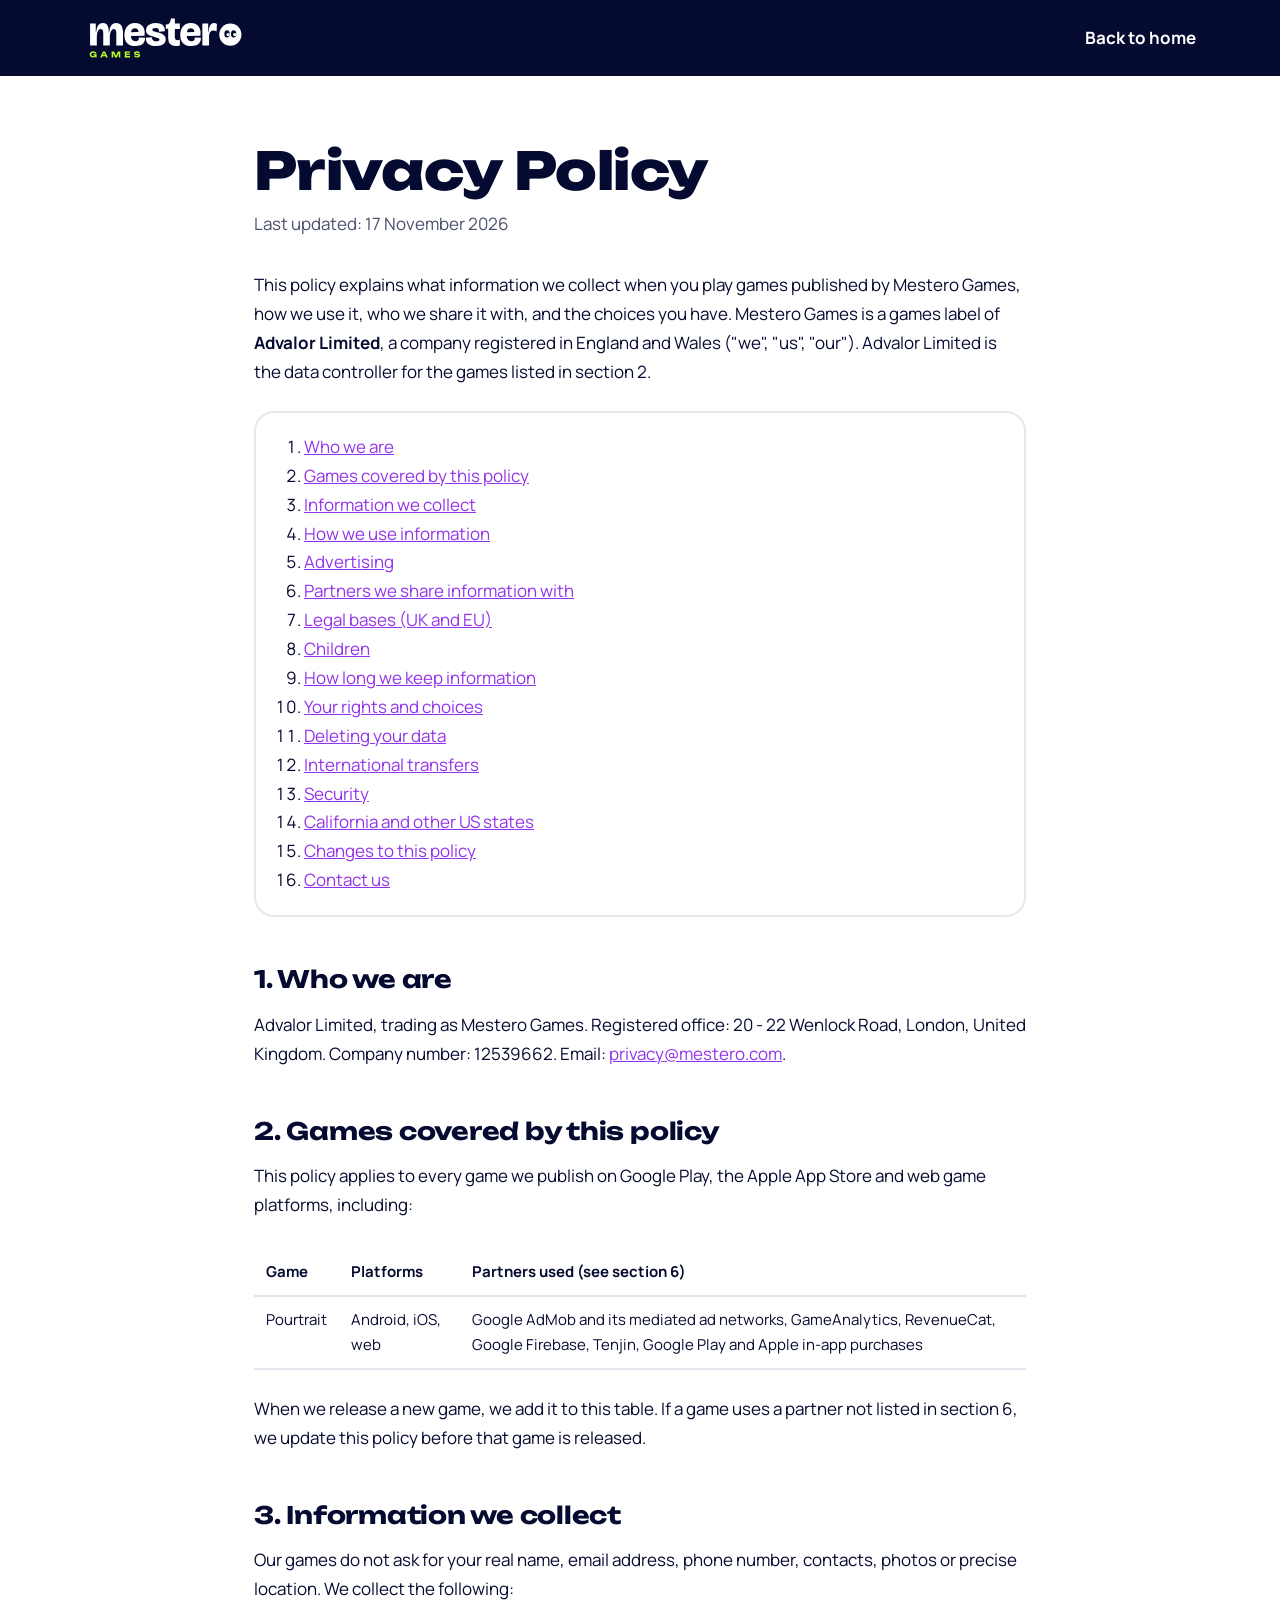
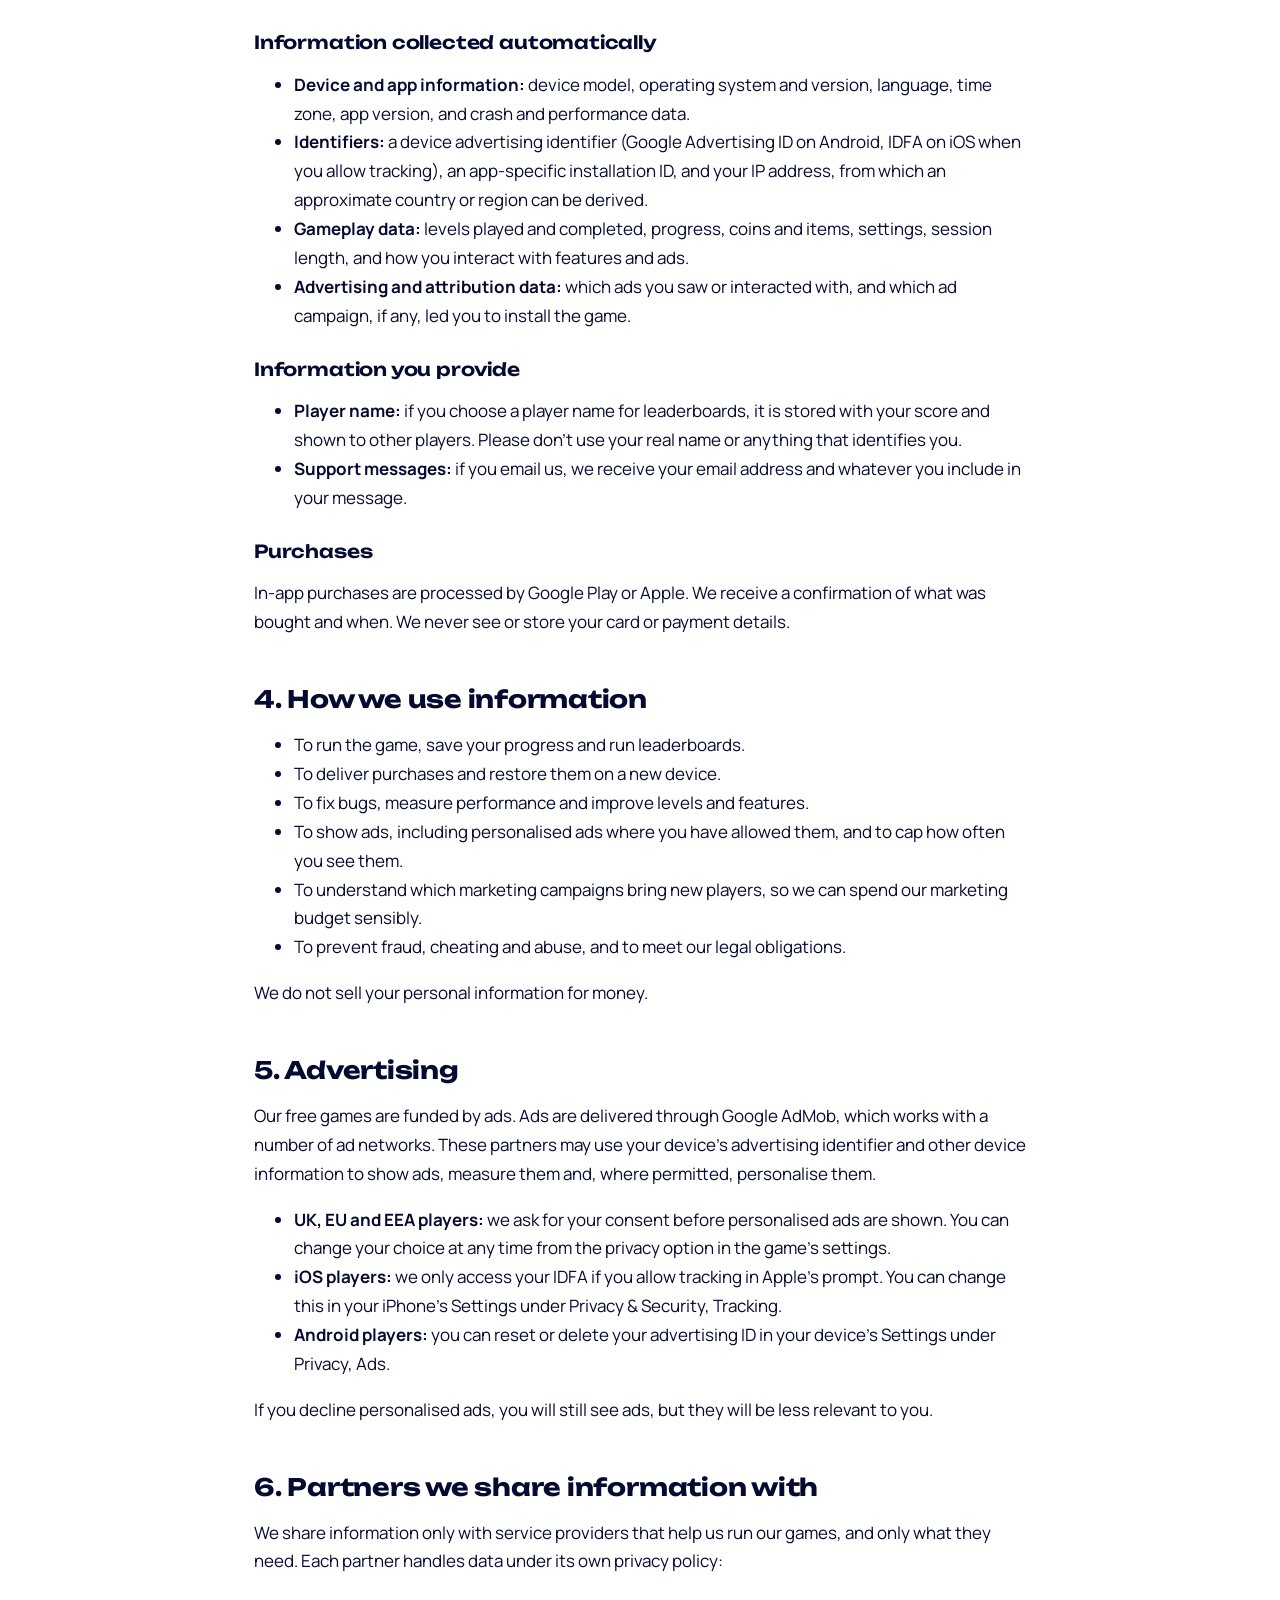
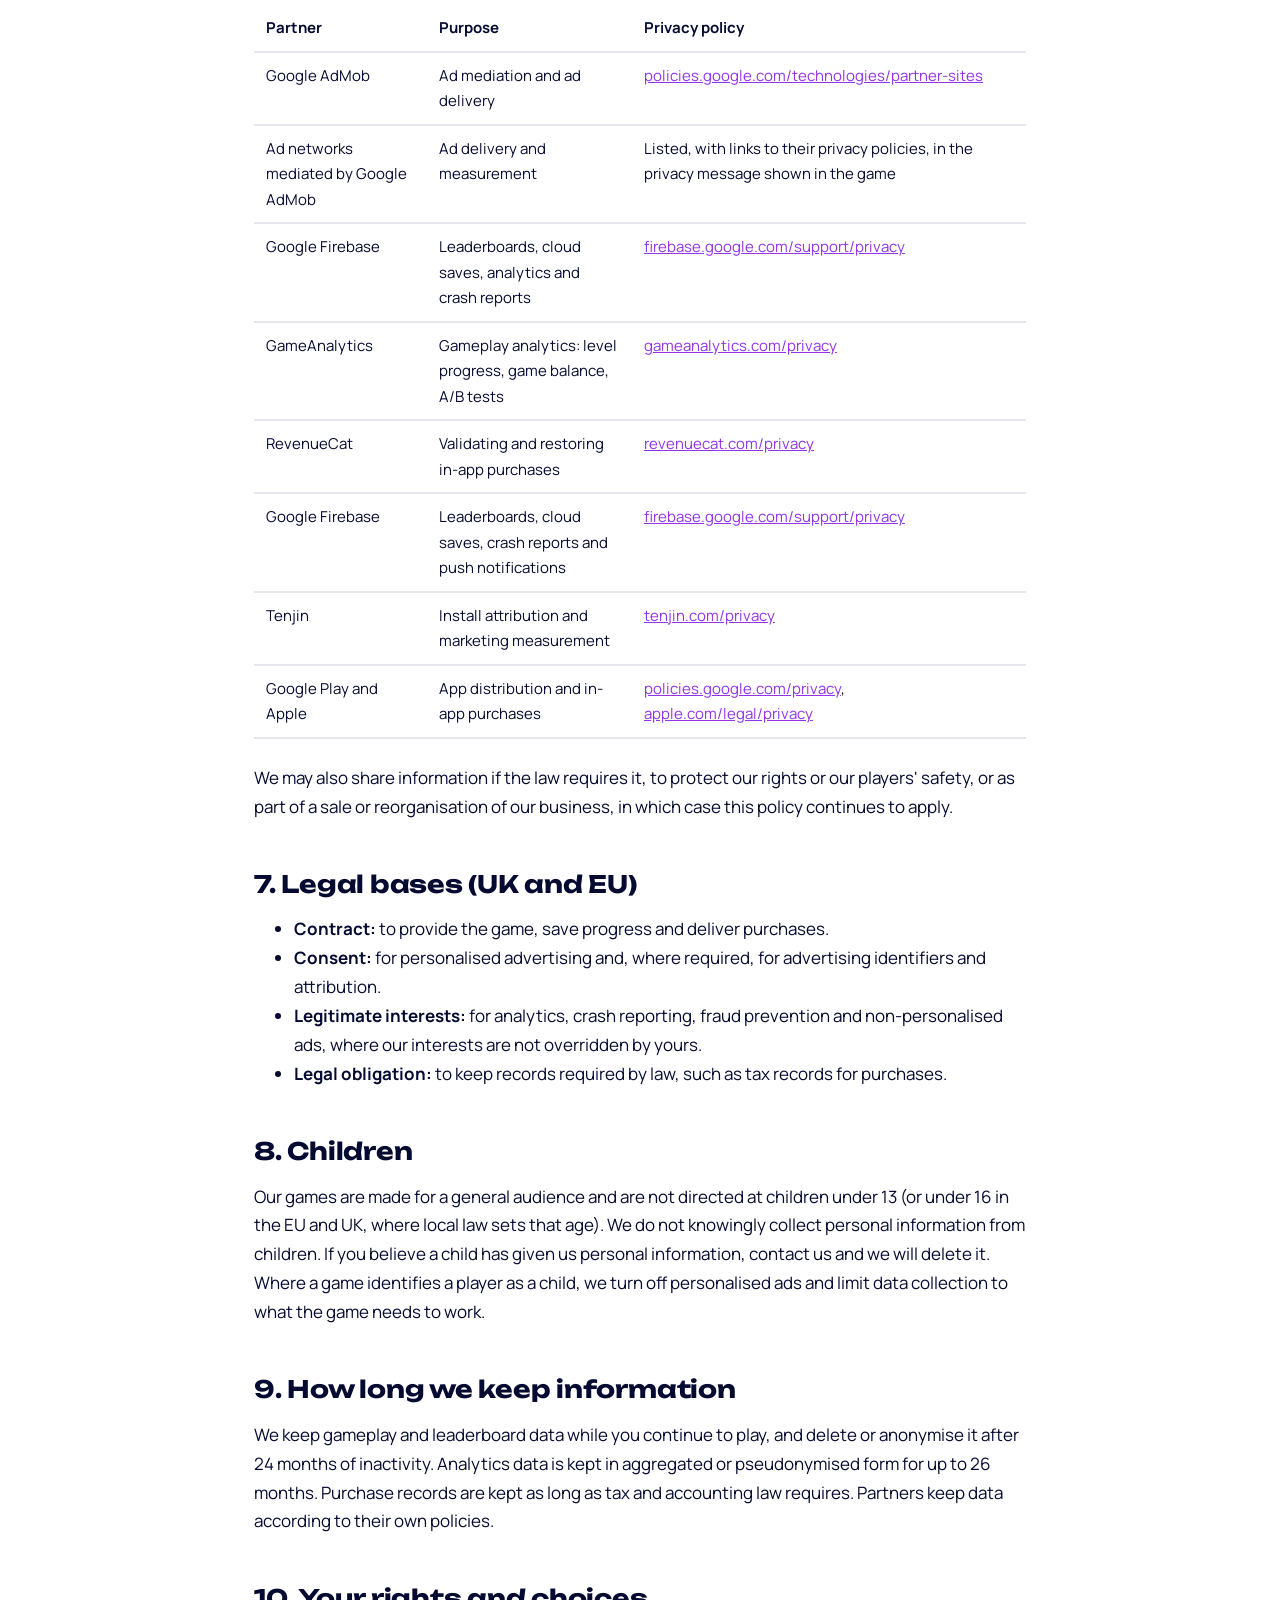
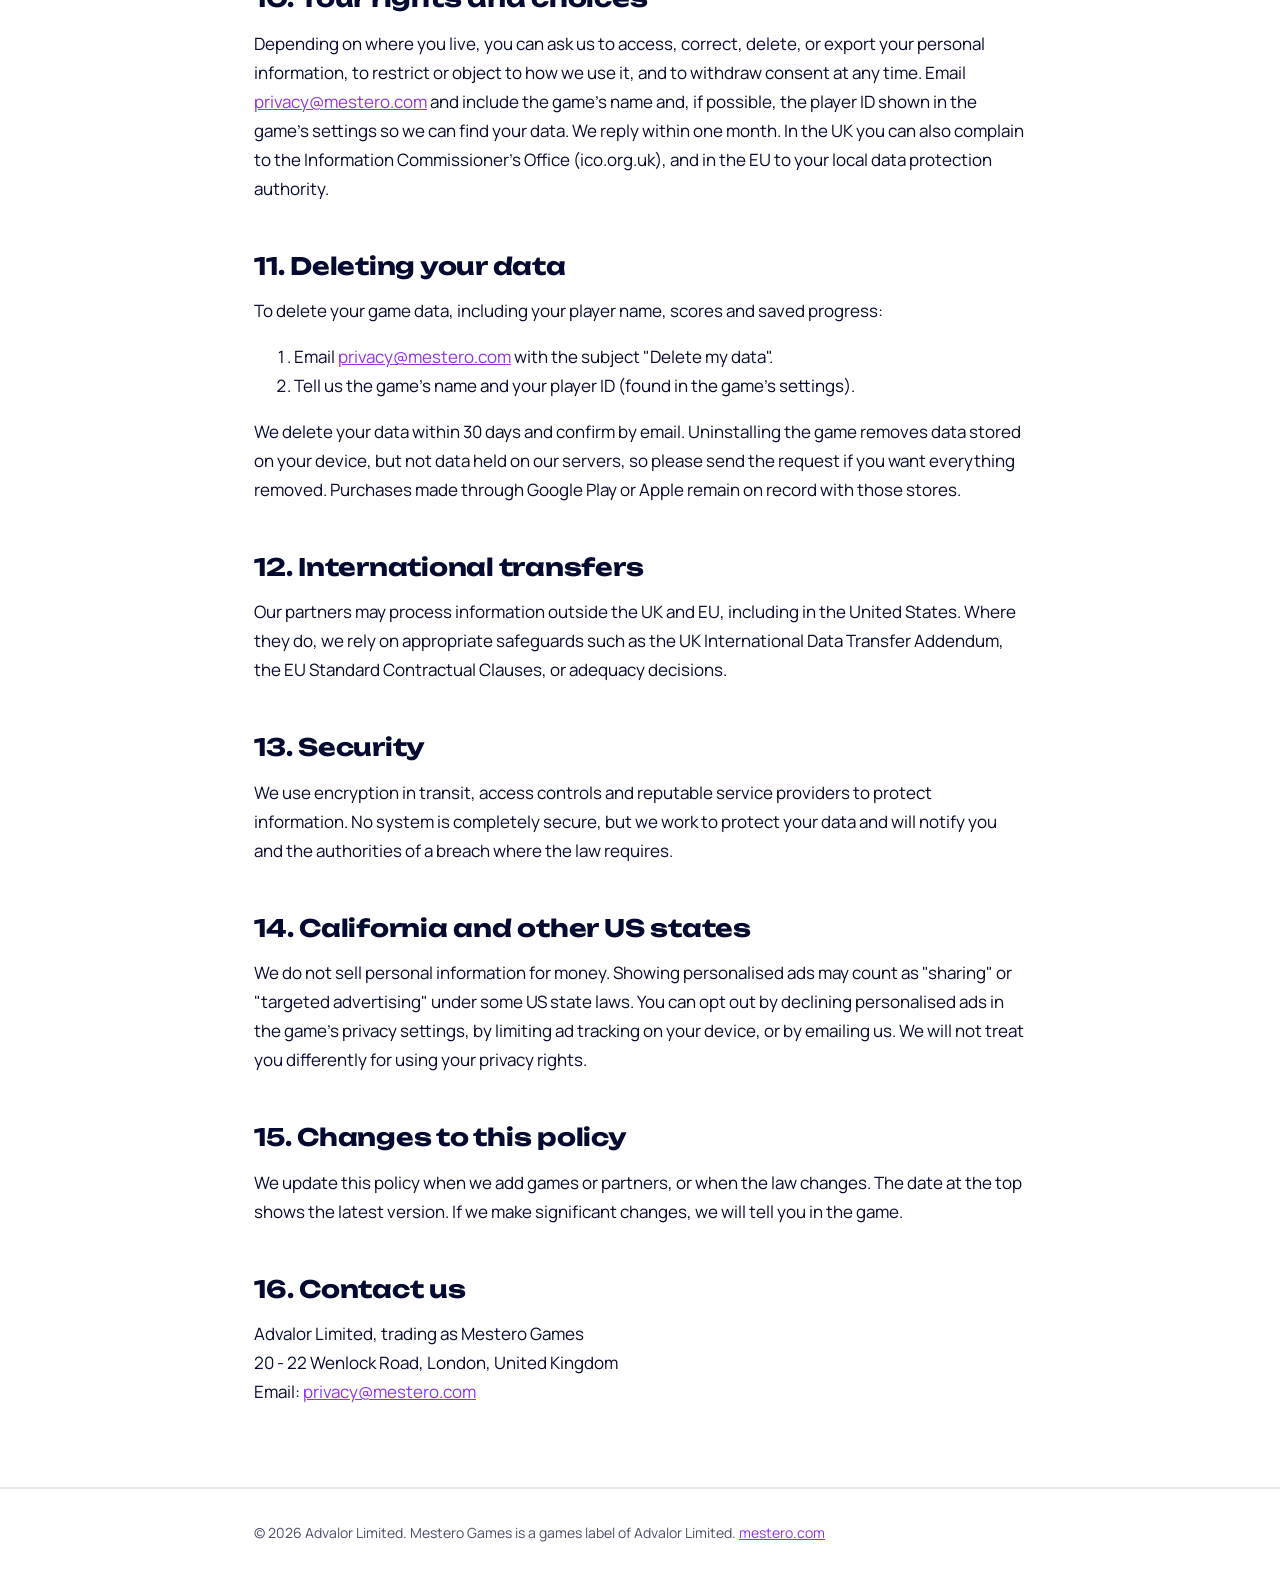
==== privacy/index.html @ a0cdd807 "Add files via upload" ====
<!doctype html>
<html lang="en">
<head>
<meta charset="utf-8">
<meta name="viewport" content="width=device-width, initial-scale=1">
<title>Privacy Policy | Mestero Games</title>
<meta name="description" content="How Mestero Games and Advalor Limited collect, use and protect information in our mobile games.">
<link rel="canonical" href="https://mestero.com/privacy">
<link rel="icon" href="../assets/favicon.svg" type="image/svg+xml">
<link rel="icon" href="../assets/favicon-32.png" sizes="32x32" type="image/png">
<style>
@font-face{font-family:Unbounded;src:url(../assets/fonts/unbounded.woff2) format("woff2");font-weight:200 900;font-display:swap}
@font-face{font-family:Manrope;src:url(../assets/fonts/manrope.woff2) format("woff2");font-weight:200 800;font-display:swap}
:root{--midnight:#050A30;--plum:#9333EA;--lime:#B8FF2C;--line:#E6E7EE;--muted:#4A4F6A}
*{box-sizing:border-box}
body{margin:0;background:#FFFFFF;color:var(--midnight);font-family:Manrope,system-ui,sans-serif;font-size:17px;line-height:1.7}
a{color:var(--plum)}
.wrap{max-width:820px;margin:0 auto;padding:0 24px}
header.site-header{position:sticky;top:0;z-index:50;background:var(--midnight)}
.nav{max-width:1160px;margin:0 auto;padding:0 24px;display:flex;align-items:center;justify-content:space-between;min-height:76px;gap:16px;flex-wrap:wrap}
.nav img{height:48px;width:auto;display:block}
.nav a.home{font-weight:700;color:#FFFFFF;text-decoration:none}
.nav a.home:hover{color:var(--lime)}
html{scroll-padding-top:96px}
h1,h2,h3{font-family:Unbounded,sans-serif;letter-spacing:-.01em;line-height:1.2}
h1{font-weight:800;font-size:clamp(34px,5vw,52px);margin:64px 0 8px}
h2{font-weight:700;font-size:24px;margin:48px 0 12px}
h3{font-weight:600;font-size:18px;margin:28px 0 8px}
.meta{color:var(--muted);margin:0 0 32px}
.toc{border:2px solid var(--line);border-radius:20px;padding:20px 28px;margin:24px 0 8px}
.toc ol{margin:0;padding-left:20px}
table{width:100%;border-collapse:collapse;margin:12px 0 8px;font-size:15px}
th,td{text-align:left;vertical-align:top;padding:10px 12px;border-bottom:2px solid var(--line)}
th{font-weight:700}
.table-box{overflow-x:auto}
.note{background:#F4FFE0;border-radius:16px;padding:16px 20px;margin:16px 0}
footer{border-top:2px solid var(--line);margin-top:80px;padding:32px 0 48px;color:var(--muted);font-size:14px}
</style>
</head>
<body>
<header class="site-header">
<div class="nav">
<a href="../" aria-label="Mestero Games home"><img src="../assets/mestero-wordmark-peek-games-reversed.svg" alt="Mestero Games" width="150" height="42"></a>
<a class="home" href="../">Back to home</a>
</div>
</header>

<main class="wrap">
<h1>Privacy Policy</h1>
<p class="meta">Last updated: 17 November 2026</p>

<p>This policy explains what information we collect when you play games published by Mestero Games, how we use it, who we share it with, and the choices you have. Mestero Games is a games label of <b>Advalor Limited</b>, a company registered in England and Wales ("we", "us", "our"). Advalor Limited is the data controller for the games listed in section 2.</p>

<div class="toc">
<ol>
<li><a href="#who">Who we are</a></li>
<li><a href="#games">Games covered by this policy</a></li>
<li><a href="#collect">Information we collect</a></li>
<li><a href="#use">How we use information</a></li>
<li><a href="#ads">Advertising</a></li>
<li><a href="#partners">Partners we share information with</a></li>
<li><a href="#legal">Legal bases (UK and EU)</a></li>
<li><a href="#children">Children</a></li>
<li><a href="#retention">How long we keep information</a></li>
<li><a href="#rights">Your rights and choices</a></li>
<li><a href="#delete">Deleting your data</a></li>
<li><a href="#transfers">International transfers</a></li>
<li><a href="#security">Security</a></li>
<li><a href="#us">California and other US states</a></li>
<li><a href="#changes">Changes to this policy</a></li>
<li><a href="#contact">Contact us</a></li>
</ol>
</div>

<h2 id="who">1. Who we are</h2>
<p>Advalor Limited, trading as Mestero Games. Registered office: 20 - 22 Wenlock Road, London, United Kingdom. Company number: 12539662. Email: <a href="mailto:privacy@mestero.com">privacy@mestero.com</a>.</p>

<h2 id="games">2. Games covered by this policy</h2>
<p>This policy applies to every game we publish on Google Play, the Apple App Store and web game platforms, including:</p>
<div class="table-box">
<table>
<thead><tr><th>Game</th><th>Platforms</th><th>Partners used (see section 6)</th></tr></thead>
<tbody>
<tr><td>Pourtrait</td><td>Android, iOS, web</td><td>Google AdMob and its mediated ad networks, GameAnalytics, RevenueCat, Google Firebase, Tenjin, Google Play and Apple in-app purchases</td></tr></tbody>
</table>
</div>
<p>When we release a new game, we add it to this table. If a game uses a partner not listed in section 6, we update this policy before that game is released.</p>

<h2 id="collect">3. Information we collect</h2>
<p>Our games do not ask for your real name, email address, phone number, contacts, photos or precise location. We collect the following:</p>
<h3>Information collected automatically</h3>
<ul>
<li><b>Device and app information:</b> device model, operating system and version, language, time zone, app version, and crash and performance data.</li>
<li><b>Identifiers:</b> a device advertising identifier (Google Advertising ID on Android, IDFA on iOS when you allow tracking), an app-specific installation ID, and your IP address, from which an approximate country or region can be derived.</li>
<li><b>Gameplay data:</b> levels played and completed, progress, coins and items, settings, session length, and how you interact with features and ads.</li>
<li><b>Advertising and attribution data:</b> which ads you saw or interacted with, and which ad campaign, if any, led you to install the game.</li>
</ul>
<h3>Information you provide</h3>
<ul>
<li><b>Player name:</b> if you choose a player name for leaderboards, it is stored with your score and shown to other players. Please don't use your real name or anything that identifies you.</li>
<li><b>Support messages:</b> if you email us, we receive your email address and whatever you include in your message.</li>
</ul>
<h3>Purchases</h3>
<p>In-app purchases are processed by Google Play or Apple. We receive a confirmation of what was bought and when. We never see or store your card or payment details.</p>

<h2 id="use">4. How we use information</h2>
<ul>
<li>To run the game, save your progress and run leaderboards.</li>
<li>To deliver purchases and restore them on a new device.</li>
<li>To fix bugs, measure performance and improve levels and features.</li>
<li>To show ads, including personalised ads where you have allowed them, and to cap how often you see them.</li>
<li>To understand which marketing campaigns bring new players, so we can spend our marketing budget sensibly.</li>
<li>To prevent fraud, cheating and abuse, and to meet our legal obligations.</li>
</ul>
<p>We do not sell your personal information for money.</p>

<h2 id="ads">5. Advertising</h2>
<p>Our free games are funded by ads. Ads are delivered through Google AdMob, which works with a number of ad networks. These partners may use your device's advertising identifier and other device information to show ads, measure them and, where permitted, personalise them.</p>
<ul>
<li><b>UK, EU and EEA players:</b> we ask for your consent before personalised ads are shown. You can change your choice at any time from the privacy option in the game's settings.</li>
<li><b>iOS players:</b> we only access your IDFA if you allow tracking in Apple's prompt. You can change this in your iPhone's Settings under Privacy &amp; Security, Tracking.</li>
<li><b>Android players:</b> you can reset or delete your advertising ID in your device's Settings under Privacy, Ads.</li>
</ul>
<p>If you decline personalised ads, you will still see ads, but they will be less relevant to you.</p>

<h2 id="partners">6. Partners we share information with</h2>
<p>We share information only with service providers that help us run our games, and only what they need. Each partner handles data under its own privacy policy:</p>
<div class="table-box">
<table>
<thead><tr><th>Partner</th><th>Purpose</th><th>Privacy policy</th></tr></thead>
<tbody>
<tr><td>Google AdMob</td><td>Ad mediation and ad delivery</td><td><a href="https://policies.google.com/technologies/partner-sites" rel="noopener">policies.google.com/technologies/partner-sites</a></td></tr>
<tr><td>Ad networks mediated by Google AdMob</td><td>Ad delivery and measurement</td><td>Listed, with links to their privacy policies, in the privacy message shown in the game</td></tr>
<tr><td>Google Firebase</td><td>Leaderboards, cloud saves, analytics and crash reports</td><td><a href="https://firebase.google.com/support/privacy" rel="noopener">firebase.google.com/support/privacy</a></td>
<tr><td>GameAnalytics</td><td>Gameplay analytics: level progress, game balance, A/B tests</td><td><a href="https://gameanalytics.com/privacy/" rel="noopener">gameanalytics.com/privacy</a></td></tr>
<tr><td>RevenueCat</td><td>Validating and restoring in-app purchases</td><td><a href="https://www.revenuecat.com/privacy/" rel="noopener">revenuecat.com/privacy</a></td></tr>
<tr><td>Google Firebase</td><td>Leaderboards, cloud saves, crash reports and push notifications</td><td><a href="https://firebase.google.com/support/privacy" rel="noopener">firebase.google.com/support/privacy</a></td></tr>
<tr><td>Tenjin</td><td>Install attribution and marketing measurement</td><td><a href="https://www.tenjin.com/privacy/" rel="noopener">tenjin.com/privacy</a></td></tr>
<tr><td>Google Play and Apple</td><td>App distribution and in-app purchases</td><td><a href="https://policies.google.com/privacy" rel="noopener">policies.google.com/privacy</a>, <a href="https://www.apple.com/legal/privacy/" rel="noopener">apple.com/legal/privacy</a></td></tr>
</tbody>
</table>
</div>
<p>We may also share information if the law requires it, to protect our rights or our players' safety, or as part of a sale or reorganisation of our business, in which case this policy continues to apply.</p>

<h2 id="legal">7. Legal bases (UK and EU)</h2>
<ul>
<li><b>Contract:</b> to provide the game, save progress and deliver purchases.</li>
<li><b>Consent:</b> for personalised advertising and, where required, for advertising identifiers and attribution.</li>
<li><b>Legitimate interests:</b> for analytics, crash reporting, fraud prevention and non-personalised ads, where our interests are not overridden by yours.</li>
<li><b>Legal obligation:</b> to keep records required by law, such as tax records for purchases.</li>
</ul>

<h2 id="children">8. Children</h2>
<p>Our games are made for a general audience and are not directed at children under 13 (or under 16 in the EU and UK, where local law sets that age). We do not knowingly collect personal information from children. If you believe a child has given us personal information, contact us and we will delete it. Where a game identifies a player as a child, we turn off personalised ads and limit data collection to what the game needs to work.</p>

<h2 id="retention">9. How long we keep information</h2>
<p>We keep gameplay and leaderboard data while you continue to play, and delete or anonymise it after 24 months of inactivity. Analytics data is kept in aggregated or pseudonymised form for up to 26 months. Purchase records are kept as long as tax and accounting law requires. Partners keep data according to their own policies.</p>

<h2 id="rights">10. Your rights and choices</h2>
<p>Depending on where you live, you can ask us to access, correct, delete, or export your personal information, to restrict or object to how we use it, and to withdraw consent at any time. Email <a href="mailto:privacy@mestero.com">privacy@mestero.com</a> and include the game's name and, if possible, the player ID shown in the game's settings so we can find your data. We reply within one month. In the UK you can also complain to the Information Commissioner's Office (ico.org.uk), and in the EU to your local data protection authority.</p>

<h2 id="delete">11. Deleting your data</h2>
<p>To delete your game data, including your player name, scores and saved progress:</p>
<ol>
<li>Email <a href="mailto:privacy@mestero.com?subject=Delete%20my%20data">privacy@mestero.com</a> with the subject "Delete my data".</li>
<li>Tell us the game's name and your player ID (found in the game's settings).</li>
</ol>
<p>We delete your data within 30 days and confirm by email. Uninstalling the game removes data stored on your device, but not data held on our servers, so please send the request if you want everything removed. Purchases made through Google Play or Apple remain on record with those stores.</p>

<h2 id="transfers">12. International transfers</h2>
<p>Our partners may process information outside the UK and EU, including in the United States. Where they do, we rely on appropriate safeguards such as the UK International Data Transfer Addendum, the EU Standard Contractual Clauses, or adequacy decisions.</p>

<h2 id="security">13. Security</h2>
<p>We use encryption in transit, access controls and reputable service providers to protect information. No system is completely secure, but we work to protect your data and will notify you and the authorities of a breach where the law requires.</p>

<h2 id="us">14. California and other US states</h2>
<p>We do not sell personal information for money. Showing personalised ads may count as "sharing" or "targeted advertising" under some US state laws. You can opt out by declining personalised ads in the game's privacy settings, by limiting ad tracking on your device, or by emailing us. We will not treat you differently for using your privacy rights.</p>

<h2 id="changes">15. Changes to this policy</h2>
<p>We update this policy when we add games or partners, or when the law changes. The date at the top shows the latest version. If we make significant changes, we will tell you in the game.</p>

<h2 id="contact">16. Contact us</h2>
<p>Advalor Limited, trading as Mestero Games<br>20 - 22 Wenlock Road, London, United Kingdom<br>Email: <a href="mailto:privacy@mestero.com">privacy@mestero.com</a></p>
</main>

<footer>
<div class="wrap">© 2026 Advalor Limited. Mestero Games is a games label of Advalor Limited. <a href="../">mestero.com</a></div>
</footer>
</body>
</html>
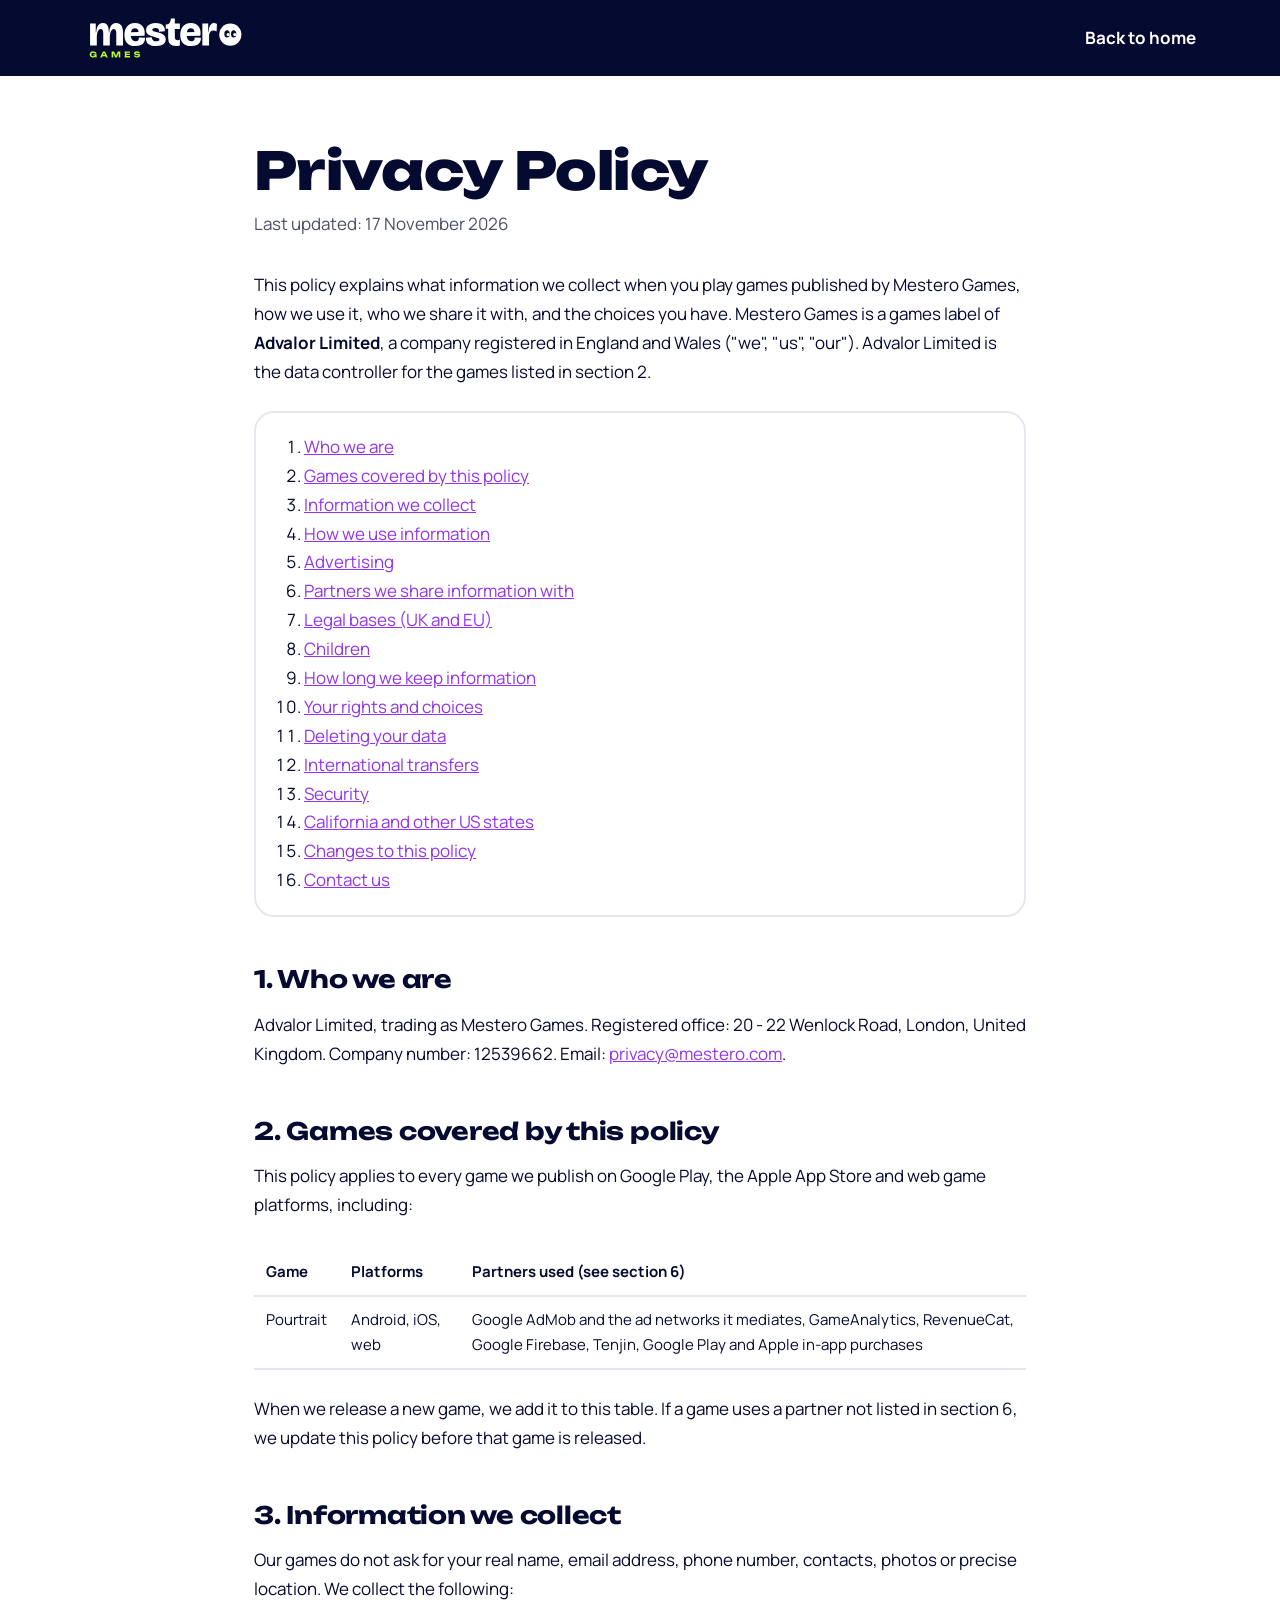
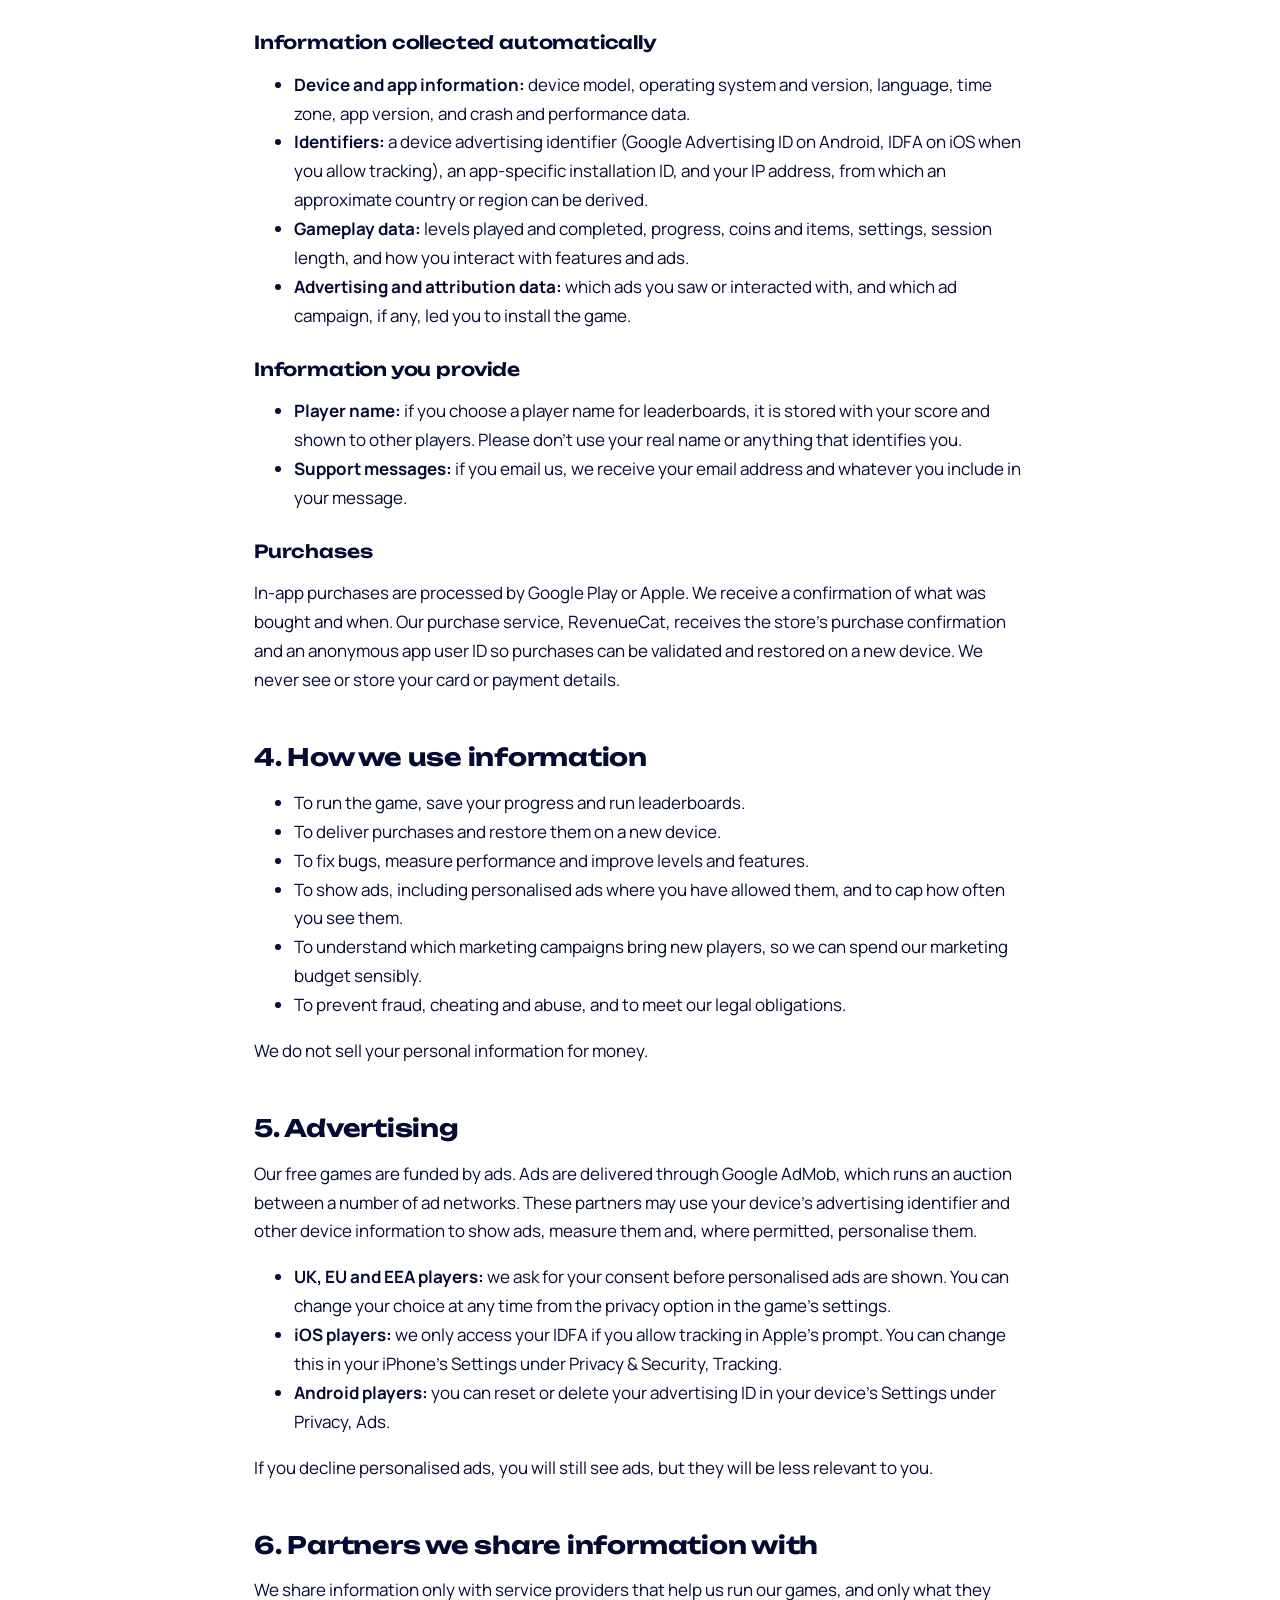
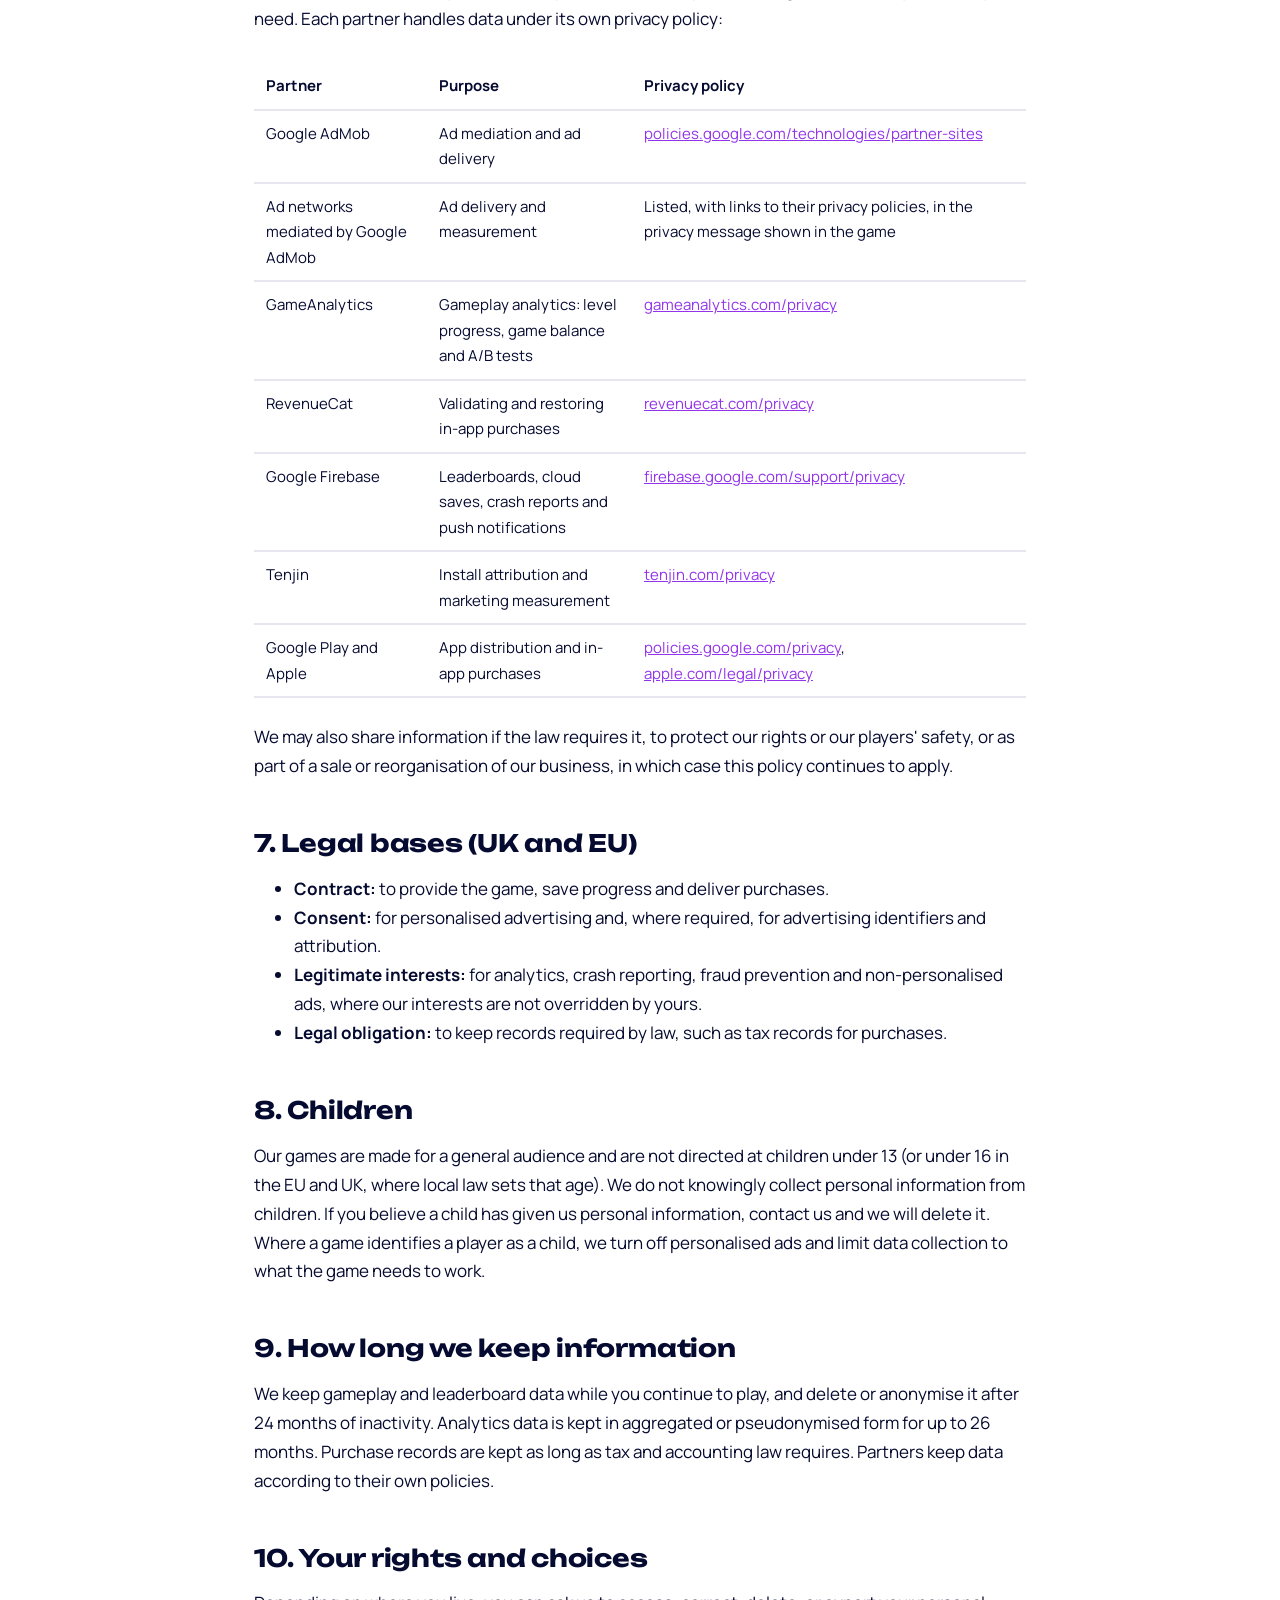
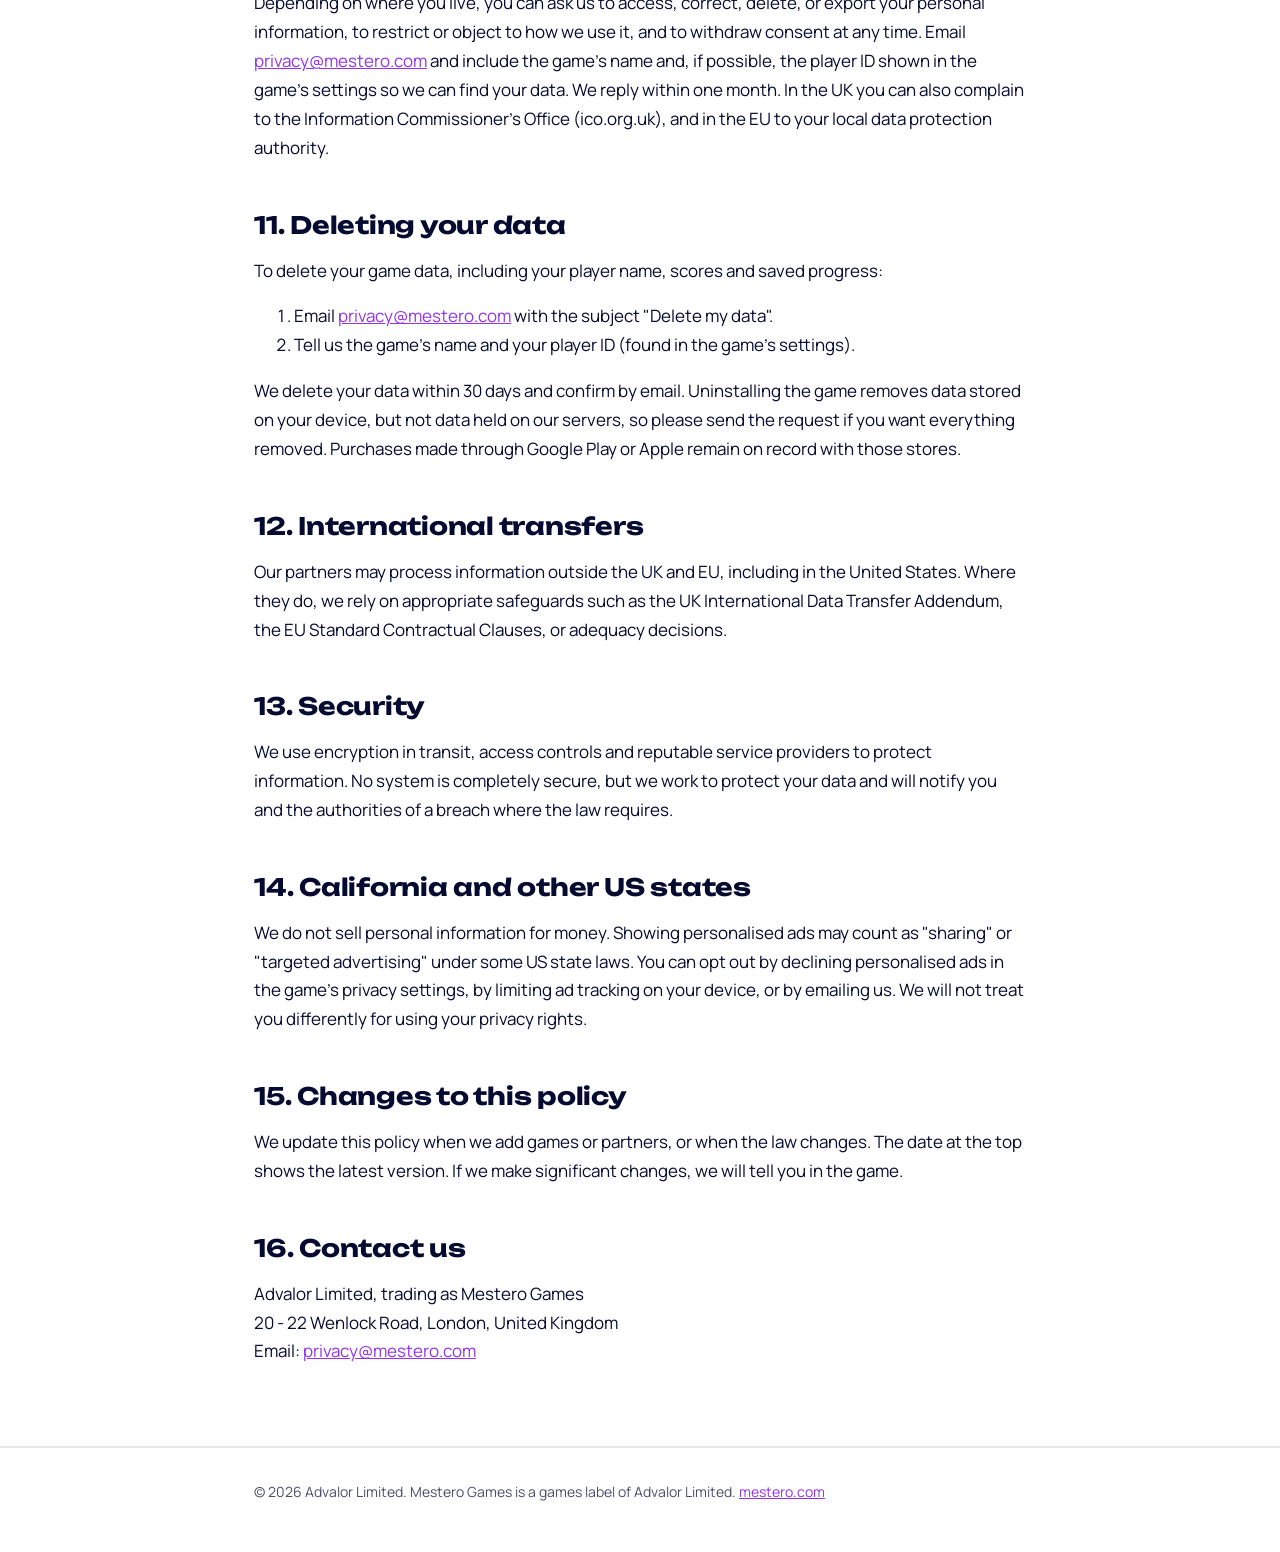
==== commit 781db1cf: "Privacy page: single Firebase row, restore RevenueCat purchases sentence Co-Authored-By: Claude Opus" ====
--- a/privacy/index.html
+++ b/privacy/index.html
@@ -81,7 +81,8 @@
 <table>
 <thead><tr><th>Game</th><th>Platforms</th><th>Partners used (see section 6)</th></tr></thead>
 <tbody>
-<tr><td>Pourtrait</td><td>Android, iOS, web</td><td>Google AdMob and its mediated ad networks, GameAnalytics, RevenueCat, Google Firebase, Tenjin, Google Play and Apple in-app purchases</td></tr></tbody>
+<tr><td>Pourtrait</td><td>Android, iOS, web</td><td>Google AdMob and the ad networks it mediates, GameAnalytics, RevenueCat, Google Firebase, Tenjin, Google Play and Apple in-app purchases</td></tr>
+</tbody>
 </table>
 </div>
 <p>When we release a new game, we add it to this table. If a game uses a partner not listed in section 6, we update this policy before that game is released.</p>
@@ -101,7 +102,7 @@
 <li><b>Support messages:</b> if you email us, we receive your email address and whatever you include in your message.</li>
 </ul>
 <h3>Purchases</h3>
-<p>In-app purchases are processed by Google Play or Apple. We receive a confirmation of what was bought and when. We never see or store your card or payment details.</p>
+<p>In-app purchases are processed by Google Play or Apple. We receive a confirmation of what was bought and when. Our purchase service, RevenueCat, receives the store's purchase confirmation and an anonymous app user ID so purchases can be validated and restored on a new device. We never see or store your card or payment details.</p>
 
 <h2 id="use">4. How we use information</h2>
 <ul>
@@ -115,7 +116,7 @@
 <p>We do not sell your personal information for money.</p>
 
 <h2 id="ads">5. Advertising</h2>
-<p>Our free games are funded by ads. Ads are delivered through Google AdMob, which works with a number of ad networks. These partners may use your device's advertising identifier and other device information to show ads, measure them and, where permitted, personalise them.</p>
+<p>Our free games are funded by ads. Ads are delivered through Google AdMob, which runs an auction between a number of ad networks. These partners may use your device's advertising identifier and other device information to show ads, measure them and, where permitted, personalise them.</p>
 <ul>
 <li><b>UK, EU and EEA players:</b> we ask for your consent before personalised ads are shown. You can change your choice at any time from the privacy option in the game's settings.</li>
 <li><b>iOS players:</b> we only access your IDFA if you allow tracking in Apple's prompt. You can change this in your iPhone's Settings under Privacy &amp; Security, Tracking.</li>
@@ -131,8 +132,7 @@
 <tbody>
 <tr><td>Google AdMob</td><td>Ad mediation and ad delivery</td><td><a href="https://policies.google.com/technologies/partner-sites" rel="noopener">policies.google.com/technologies/partner-sites</a></td></tr>
 <tr><td>Ad networks mediated by Google AdMob</td><td>Ad delivery and measurement</td><td>Listed, with links to their privacy policies, in the privacy message shown in the game</td></tr>
-<tr><td>Google Firebase</td><td>Leaderboards, cloud saves, analytics and crash reports</td><td><a href="https://firebase.google.com/support/privacy" rel="noopener">firebase.google.com/support/privacy</a></td>
-<tr><td>GameAnalytics</td><td>Gameplay analytics: level progress, game balance, A/B tests</td><td><a href="https://gameanalytics.com/privacy/" rel="noopener">gameanalytics.com/privacy</a></td></tr>
+<tr><td>GameAnalytics</td><td>Gameplay analytics: level progress, game balance and A/B tests</td><td><a href="https://gameanalytics.com/privacy/" rel="noopener">gameanalytics.com/privacy</a></td></tr>
 <tr><td>RevenueCat</td><td>Validating and restoring in-app purchases</td><td><a href="https://www.revenuecat.com/privacy/" rel="noopener">revenuecat.com/privacy</a></td></tr>
 <tr><td>Google Firebase</td><td>Leaderboards, cloud saves, crash reports and push notifications</td><td><a href="https://firebase.google.com/support/privacy" rel="noopener">firebase.google.com/support/privacy</a></td></tr>
 <tr><td>Tenjin</td><td>Install attribution and marketing measurement</td><td><a href="https://www.tenjin.com/privacy/" rel="noopener">tenjin.com/privacy</a></td></tr>
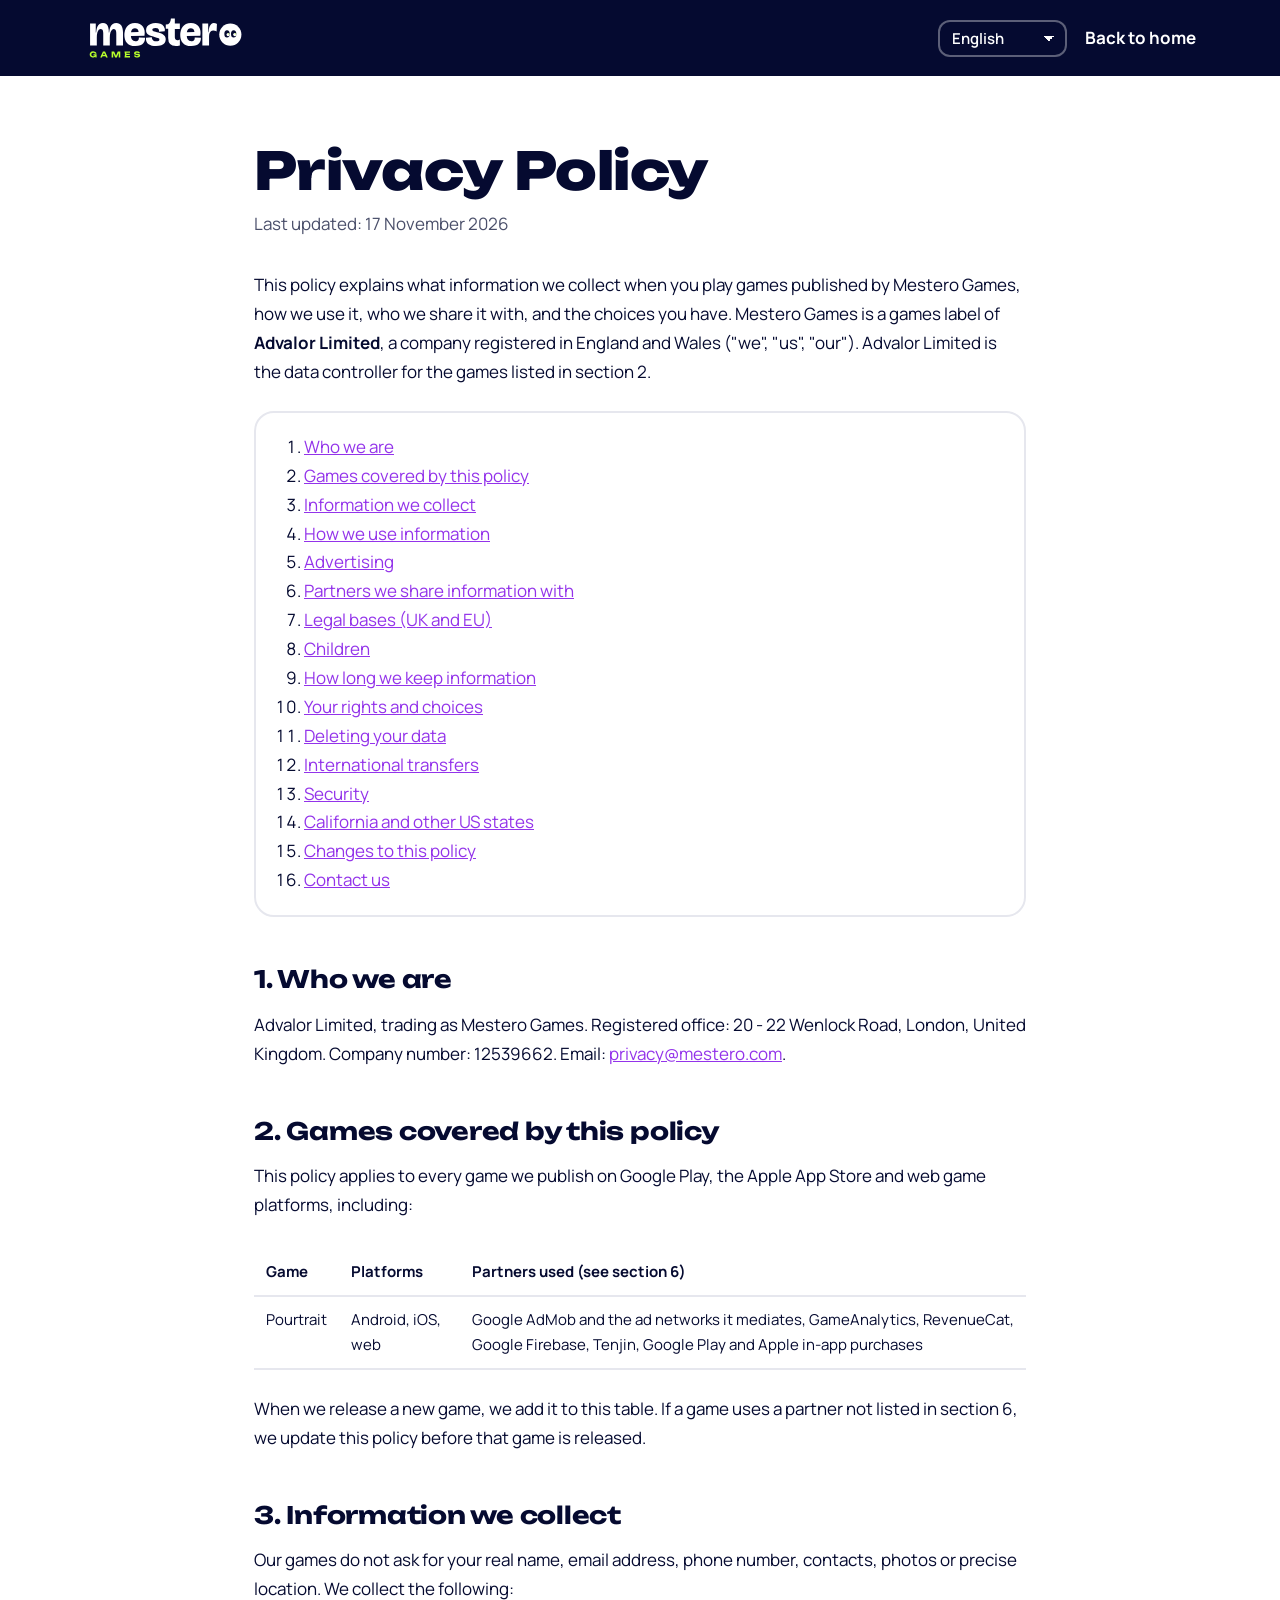
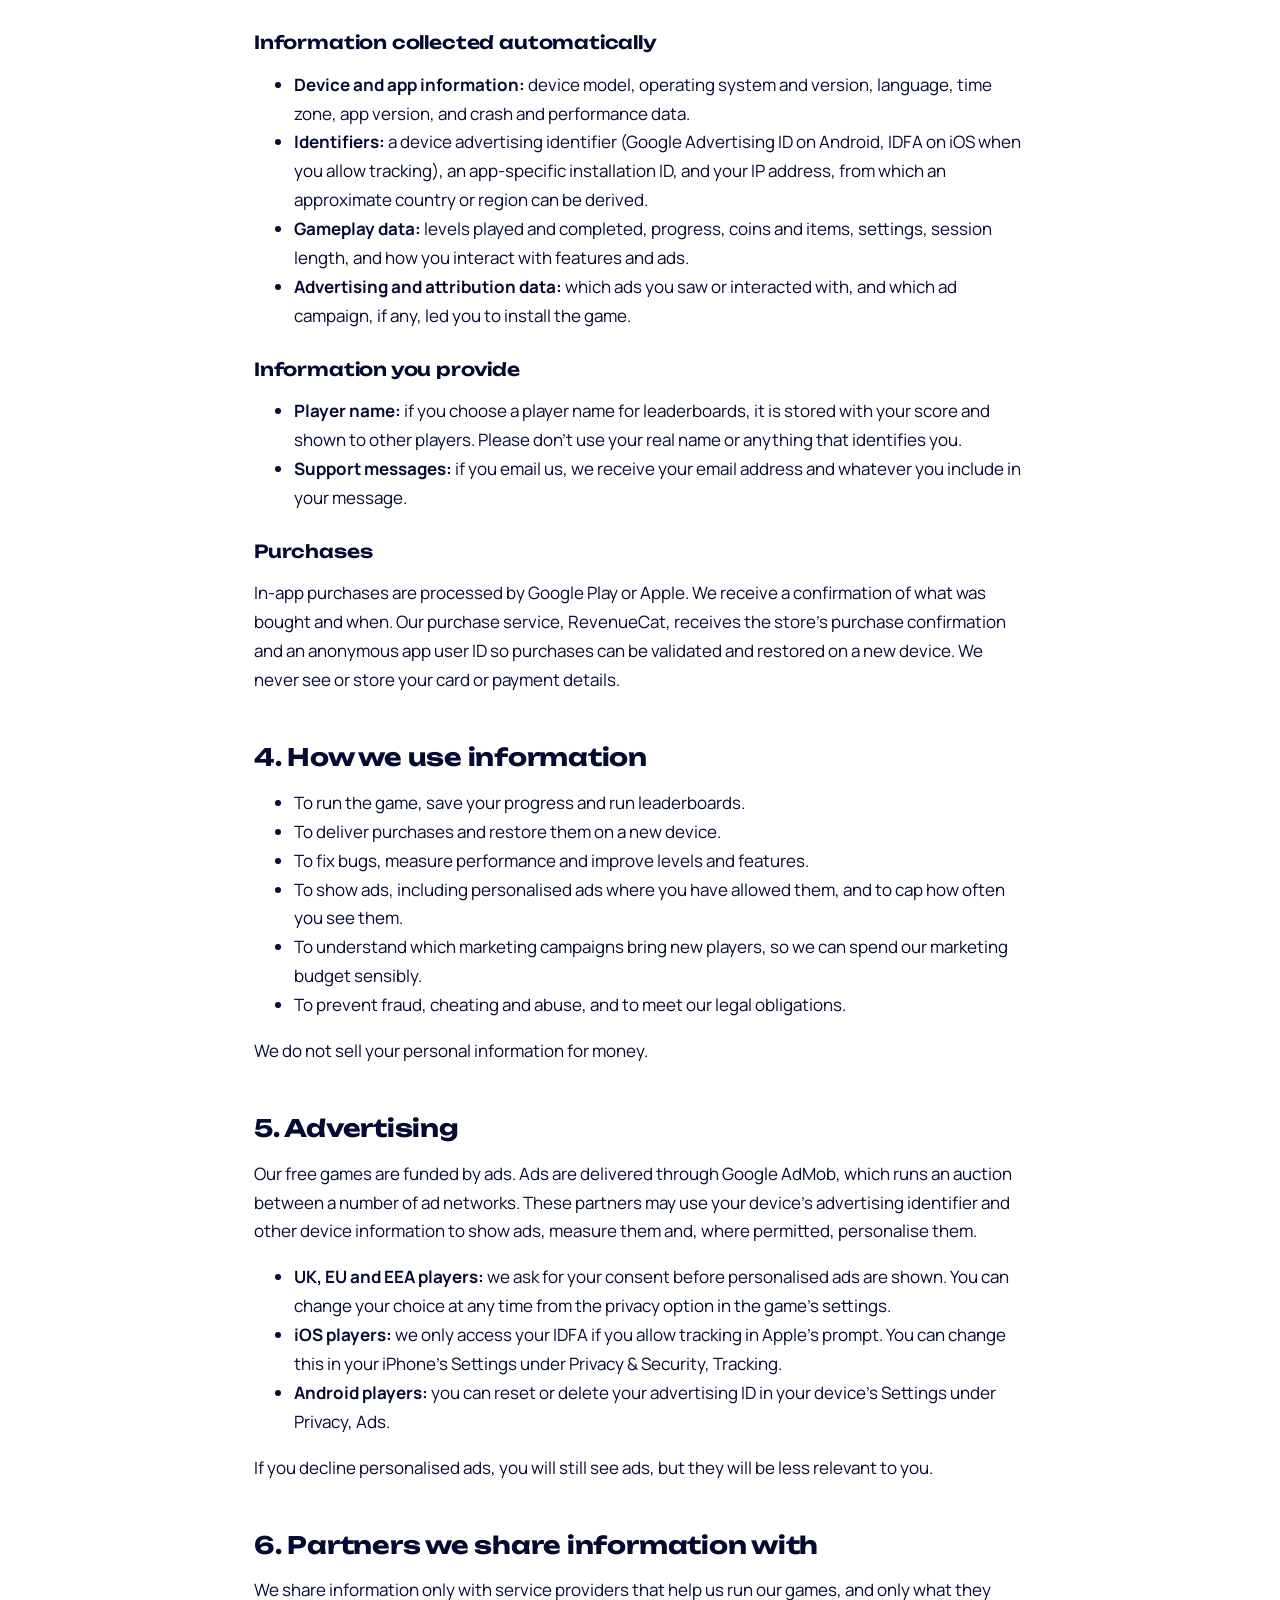
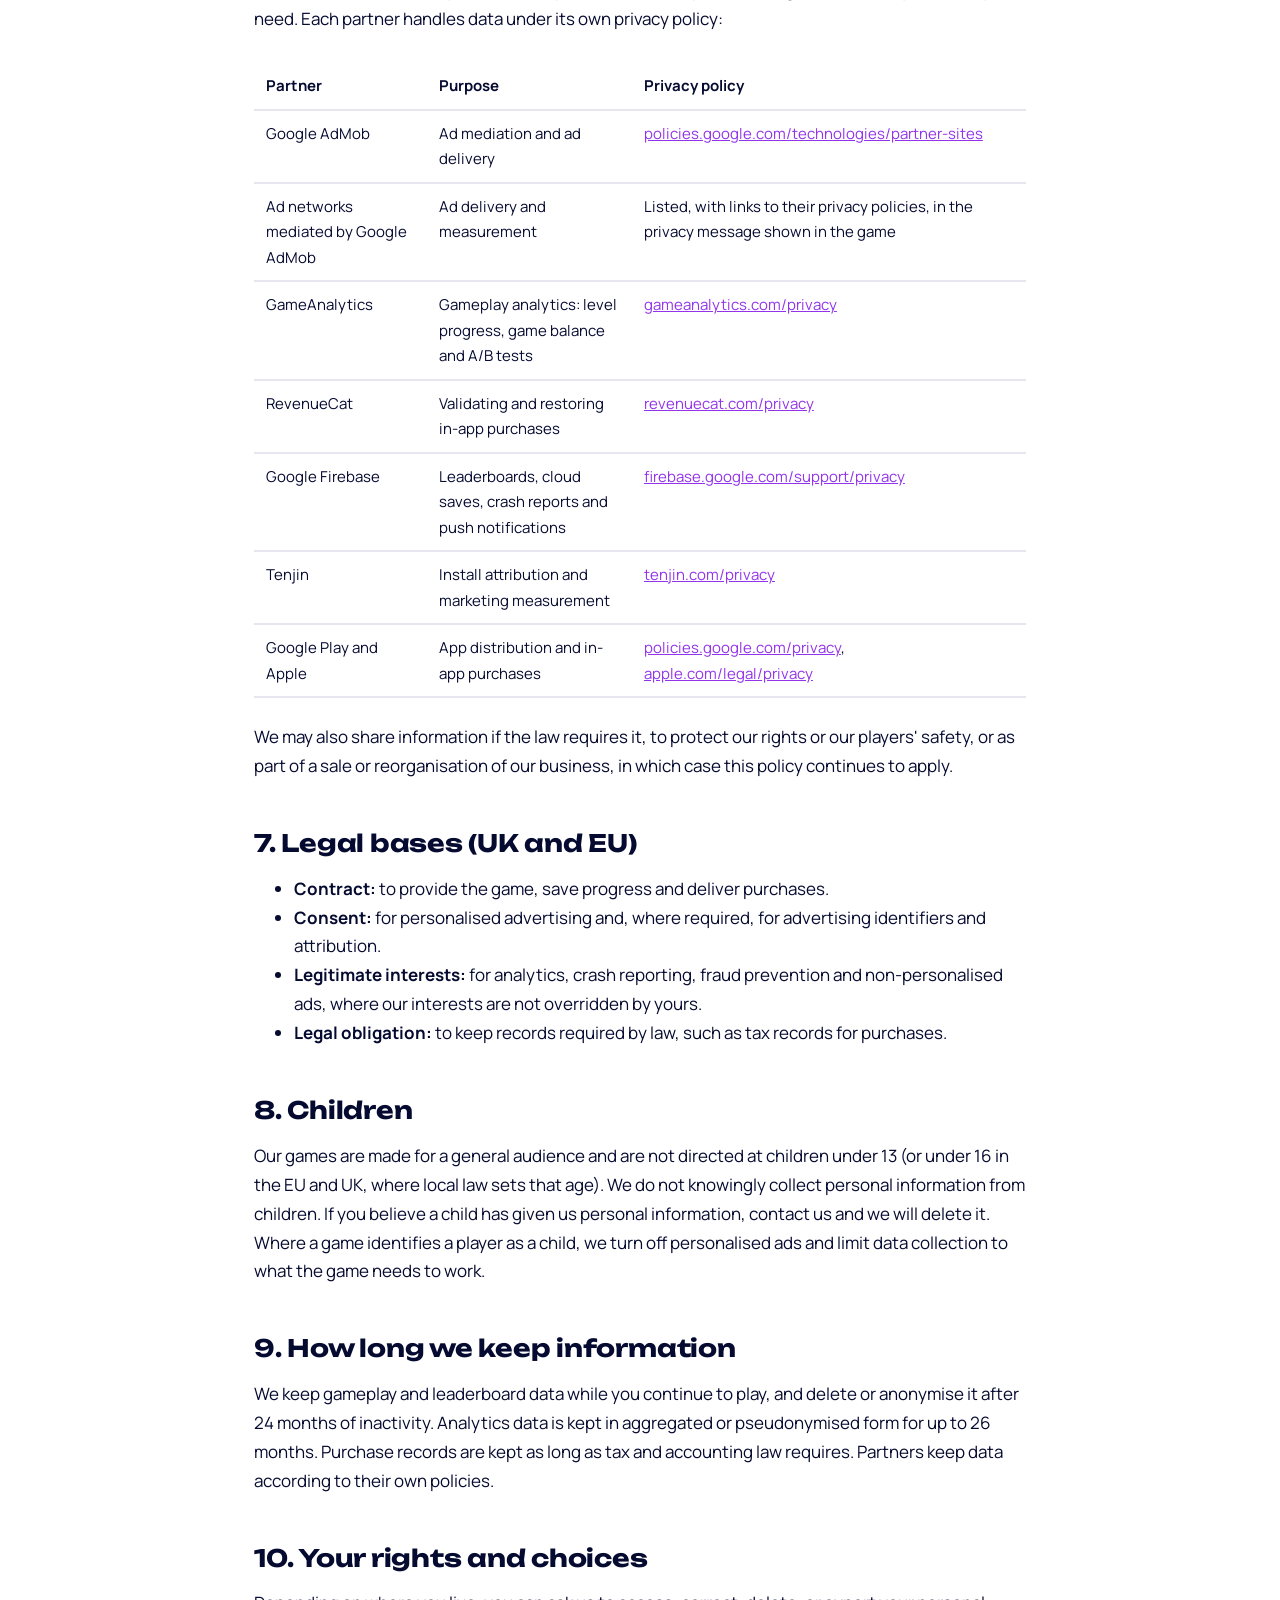
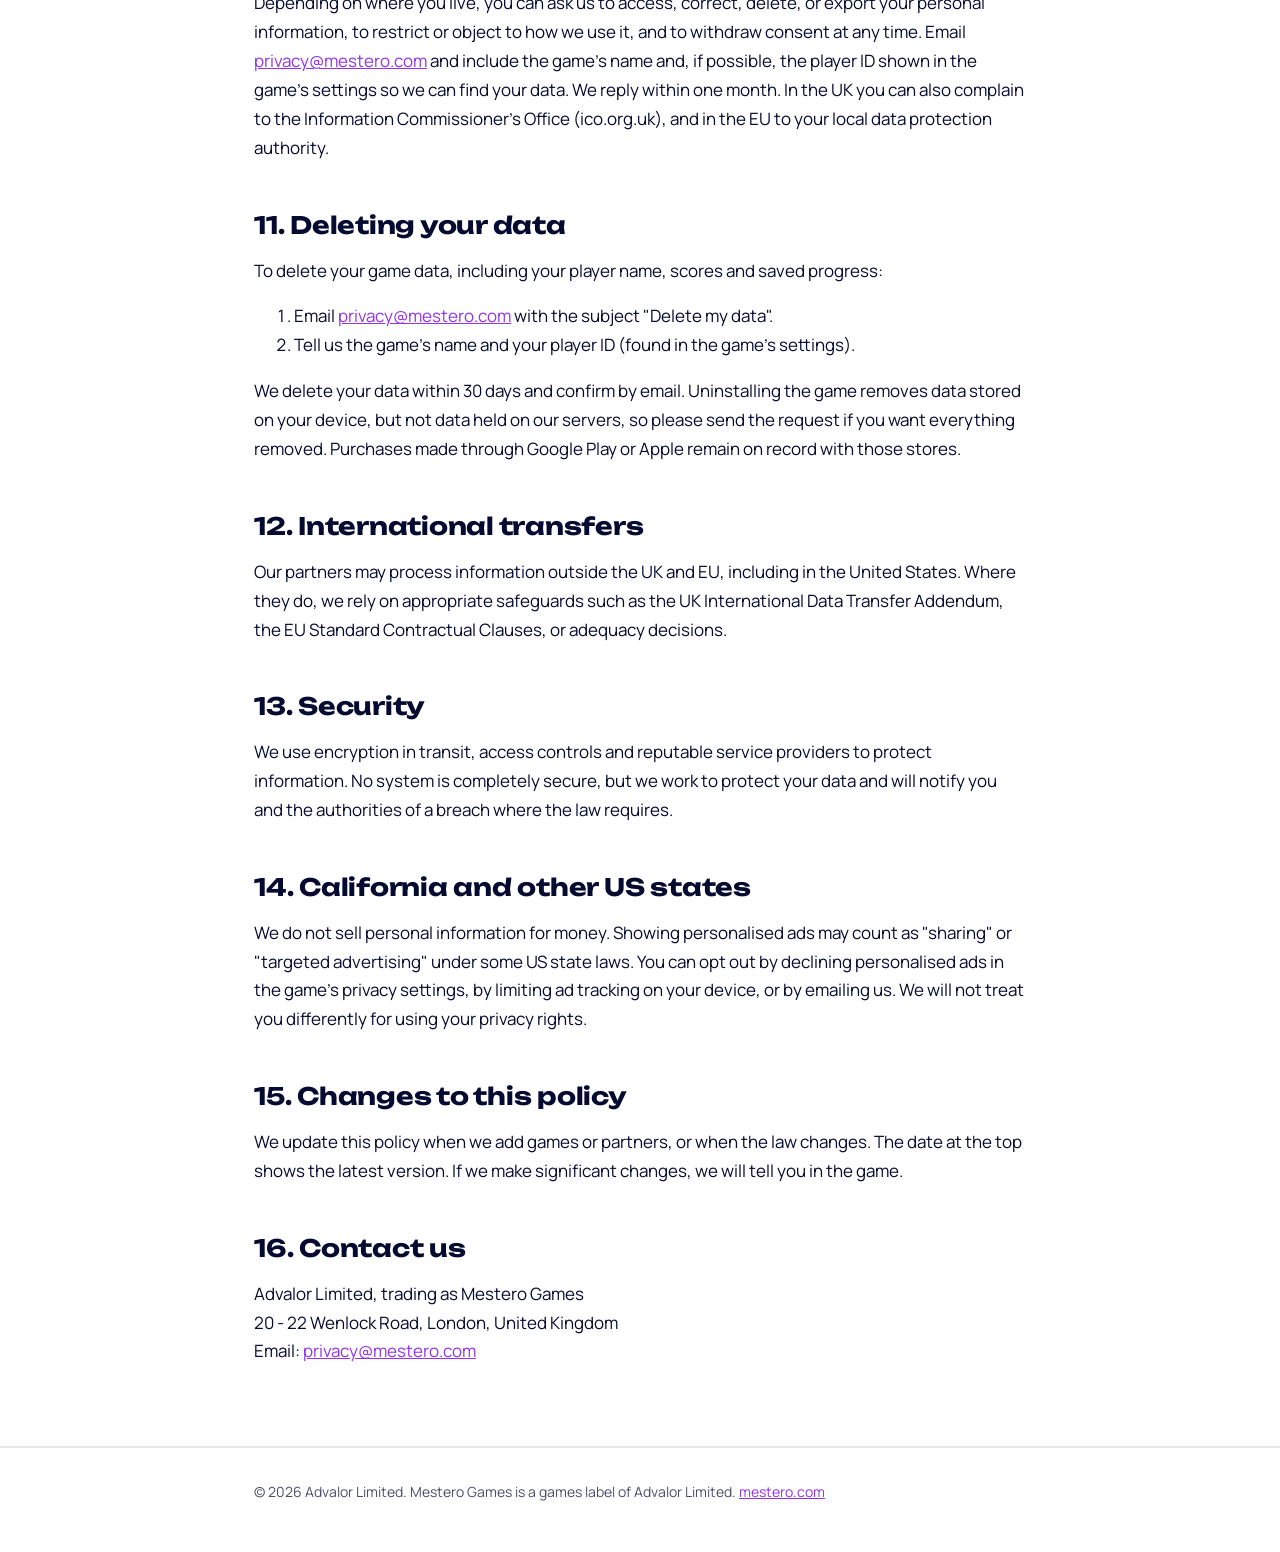
==== commit 4694269d: "Privacy policy in 9 languages with a language picker Opens in the visitor's browser language on the " ====
--- a/privacy/index.html
+++ b/privacy/index.html
@@ -6,8 +6,29 @@
 <title>Privacy Policy | Mestero Games</title>
 <meta name="description" content="How Mestero Games and Advalor Limited collect, use and protect information in our mobile games.">
 <link rel="canonical" href="https://mestero.com/privacy">
+<link rel="alternate" hreflang="en" href="https://mestero.com/privacy">
+<link rel="alternate" hreflang="de" href="https://mestero.com/privacy/de/">
+<link rel="alternate" hreflang="fr" href="https://mestero.com/privacy/fr/">
+<link rel="alternate" hreflang="es" href="https://mestero.com/privacy/es/">
+<link rel="alternate" hreflang="pt" href="https://mestero.com/privacy/pt/">
+<link rel="alternate" hreflang="it" href="https://mestero.com/privacy/it/">
+<link rel="alternate" hreflang="nl" href="https://mestero.com/privacy/nl/">
+<link rel="alternate" hreflang="pl" href="https://mestero.com/privacy/pl/">
+<link rel="alternate" hreflang="da" href="https://mestero.com/privacy/da/">
+<link rel="alternate" hreflang="x-default" href="https://mestero.com/privacy">
 <link rel="icon" href="../assets/favicon.svg" type="image/svg+xml">
 <link rel="icon" href="../assets/favicon-32.png" sizes="32x32" type="image/png">
+<script>
+(function(){
+  var K='mestero_privacy_lang', have=["en", "de", "fr", "es", "pt", "it", "nl", "pl", "da"], here="en", saved=null;
+  try{saved=localStorage.getItem(K);}catch(e){}
+  if(location.search.indexOf('lang=')>=0){var q=(location.search.match(/lang=([a-z-]+)/i)||[])[1];if(q){try{localStorage.setItem(K,q);}catch(e){} saved=q;}}
+  var pick=saved;
+  if(!pick){var l=(navigator.languages&&navigator.languages.length?navigator.languages:[navigator.language||'en']);
+    for(var i=0;i<l.length&&!pick;i++){var b=String(l[i]).toLowerCase().split('-')[0];if(have.indexOf(b)>=0)pick=b;}}
+  if(pick&&pick!==here&&have.indexOf(pick)>=0){location.replace((pick==='en'?'../privacy/':'../privacy/'+pick+'/')+location.hash);}
+})();
+</script>
 <style>
 @font-face{font-family:Unbounded;src:url(../assets/fonts/unbounded.woff2) format("woff2");font-weight:200 900;font-display:swap}
 @font-face{font-family:Manrope;src:url(../assets/fonts/manrope.woff2) format("woff2");font-weight:200 800;font-display:swap}
@@ -35,13 +56,18 @@
 .table-box{overflow-x:auto}
 .note{background:#F4FFE0;border-radius:16px;padding:16px 20px;margin:16px 0}
 footer{border-top:2px solid var(--line);margin-top:80px;padding:32px 0 48px;color:var(--muted);font-size:14px}
+.navr{display:flex;align-items:center;gap:18px}
+.lang select{font:600 15px Manrope,system-ui,sans-serif;color:#FFFFFF;background:transparent;border:2px solid rgba(255,255,255,.35);border-radius:12px;padding:6px 30px 6px 12px;appearance:none;-webkit-appearance:none;background-image:linear-gradient(45deg,transparent 50%,#fff 50%),linear-gradient(135deg,#fff 50%,transparent 50%);background-position:calc(100% - 16px) 50%,calc(100% - 11px) 50%;background-size:5px 5px;background-repeat:no-repeat;cursor:pointer}
+.lang select:hover,.lang select:focus{border-color:var(--lime);outline:none}
+.lang option{color:#050A30}
+.sr{position:absolute;width:1px;height:1px;overflow:hidden;clip:rect(0 0 0 0);white-space:nowrap}
 </style>
 </head>
 <body>
 <header class="site-header">
 <div class="nav">
 <a href="../" aria-label="Mestero Games home"><img src="../assets/mestero-wordmark-peek-games-reversed.svg" alt="Mestero Games" width="150" height="42"></a>
-<a class="home" href="../">Back to home</a>
+<div class="navr"><label class="lang"><span class="sr">Language</span><select aria-label="Language" onchange="try{localStorage.setItem('mestero_privacy_lang',this.value)}catch(e){};location.href=this.value==='en'?'../privacy/':'../privacy/'+this.value+'/'"><option value="en" selected>English</option><option value="de">Deutsch</option><option value="fr">Français</option><option value="es">Español</option><option value="pt">Português</option><option value="it">Italiano</option><option value="nl">Nederlands</option><option value="pl">Polski</option><option value="da">Dansk</option></select></label><a class="home" href="../">Back to home</a></div>
 </div>
 </header>
 
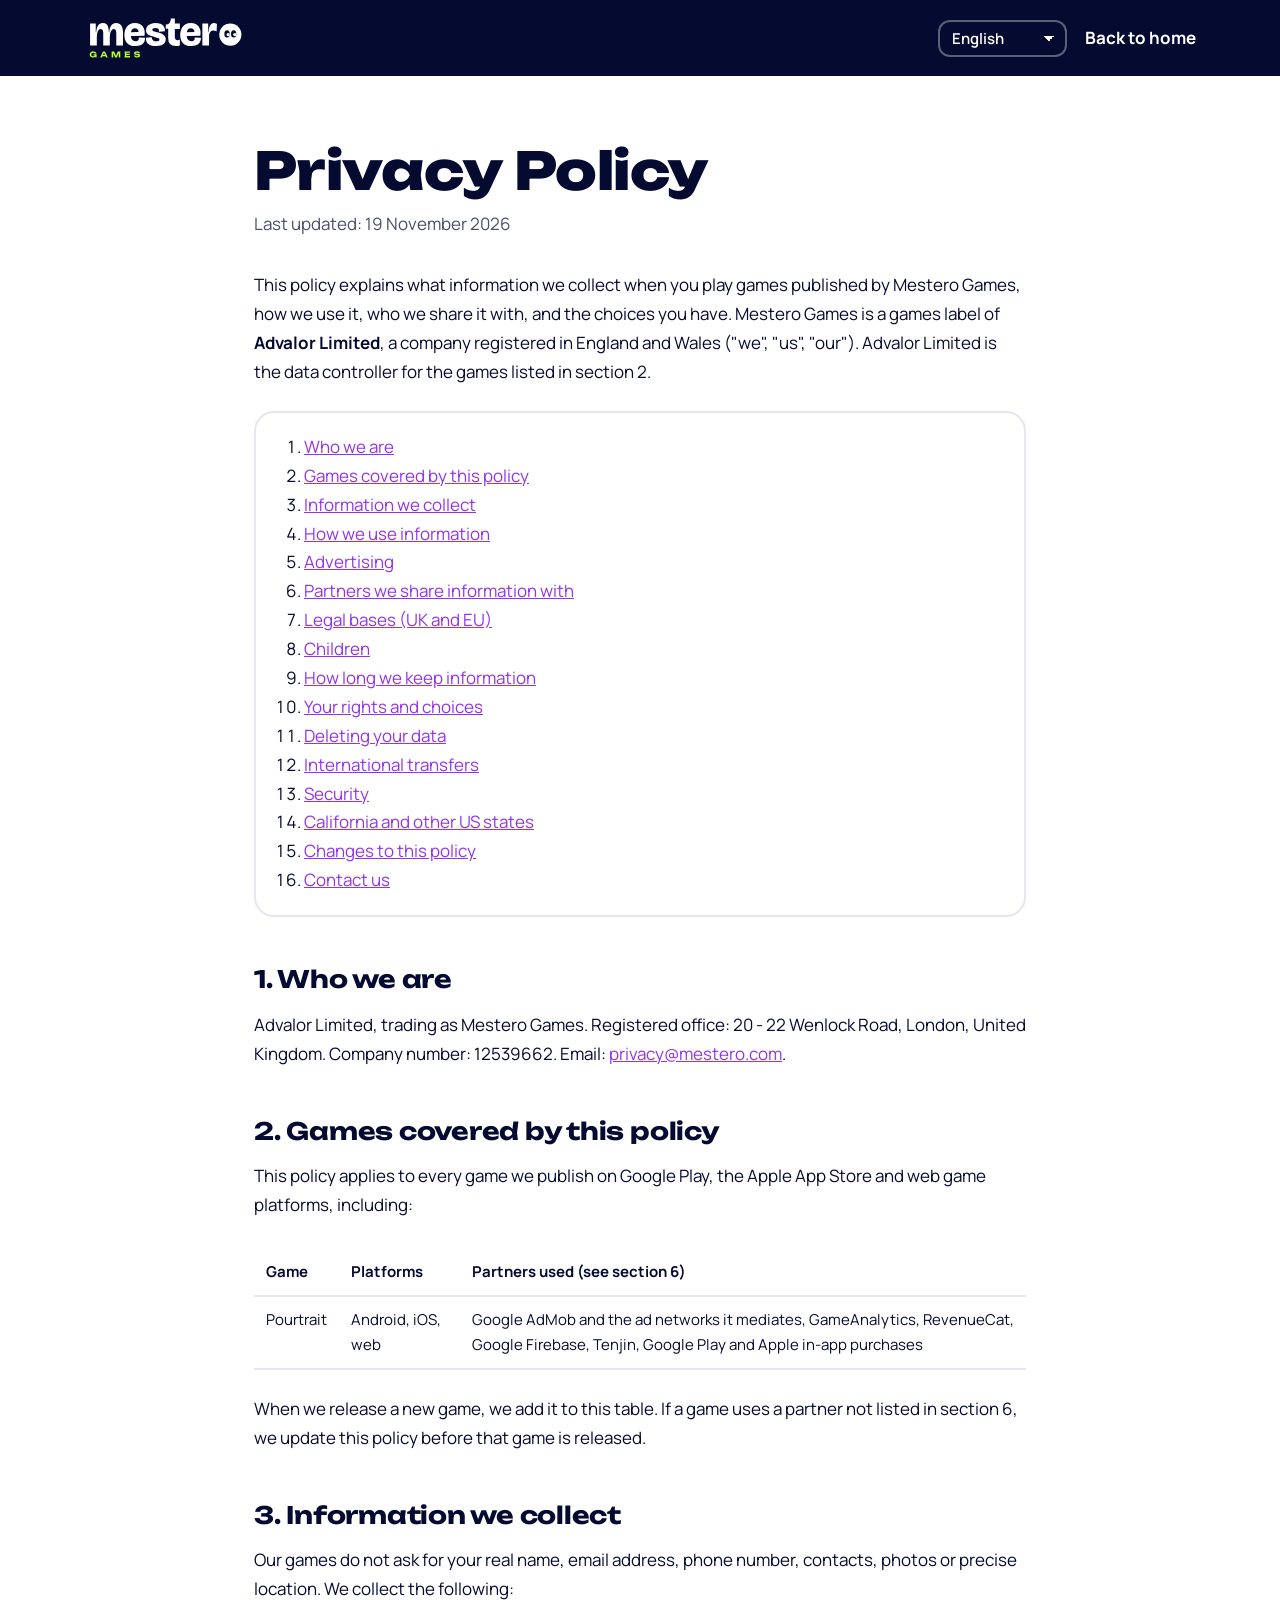
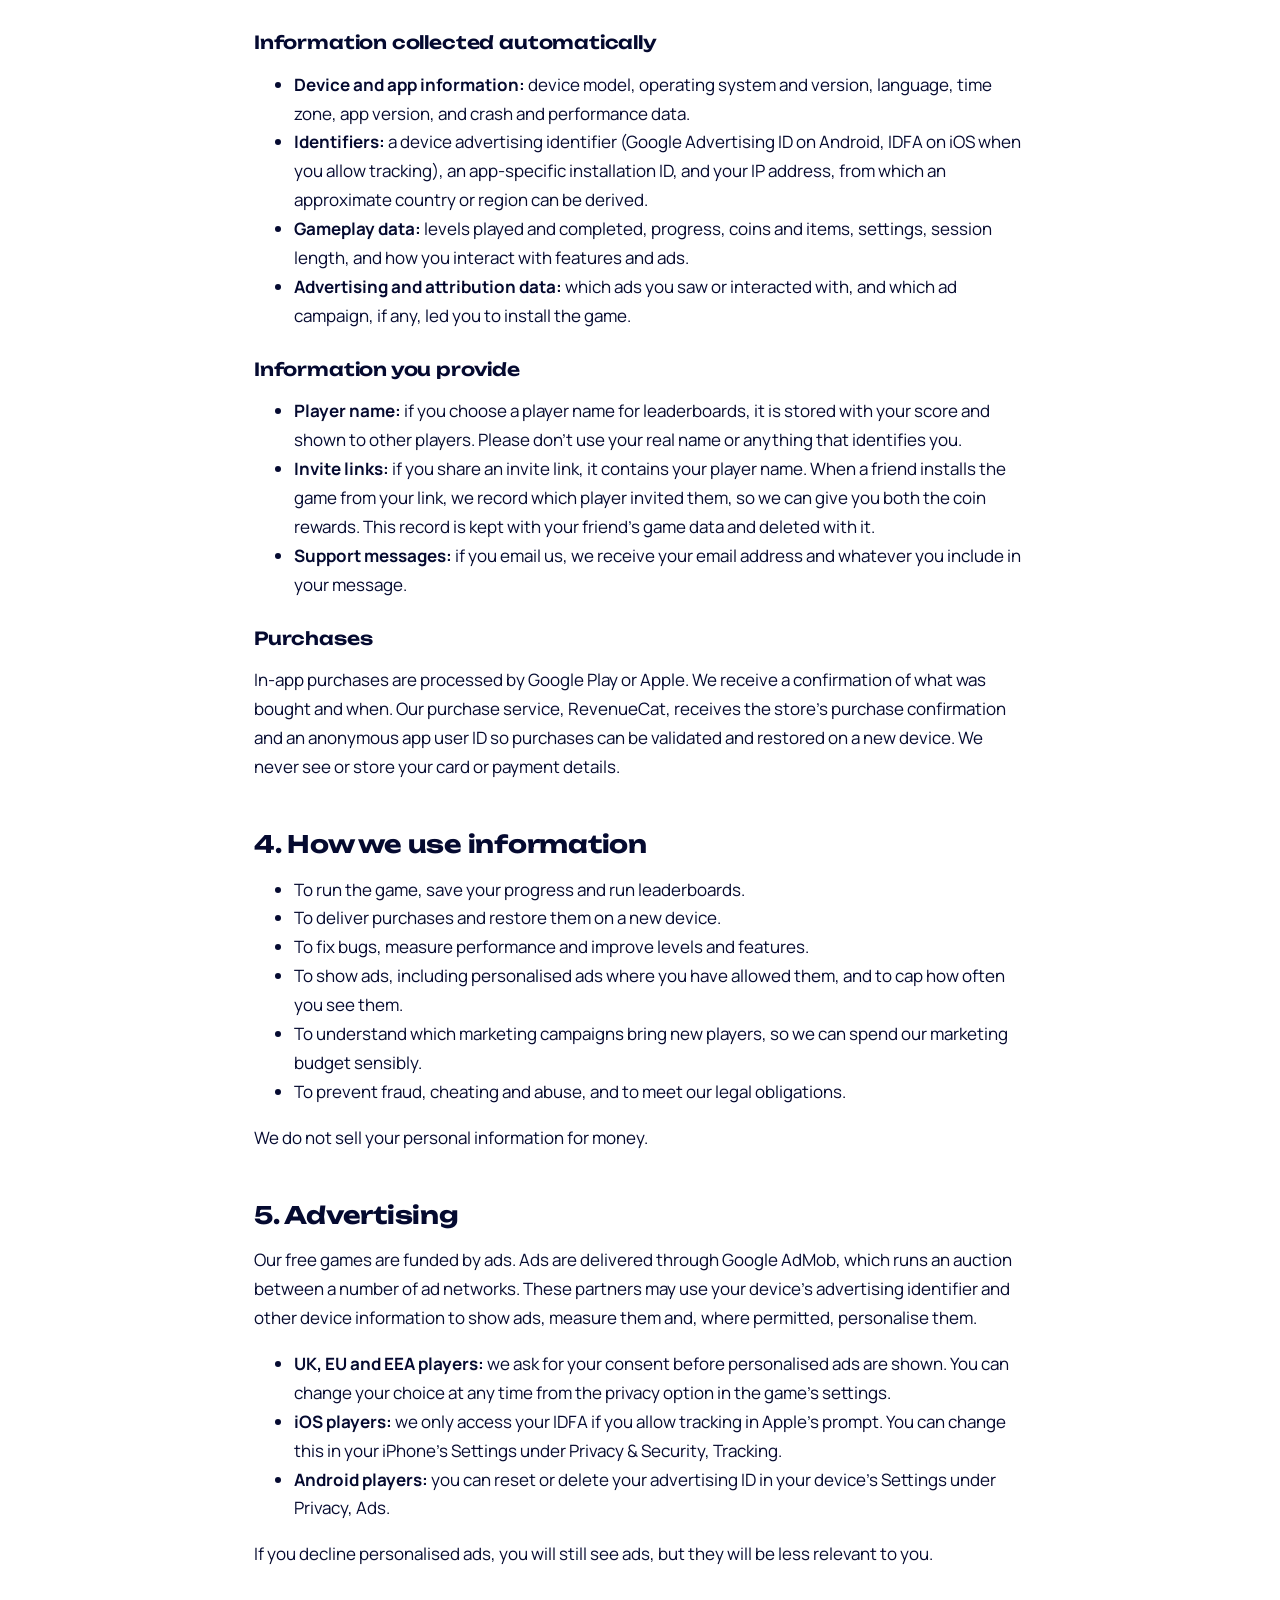
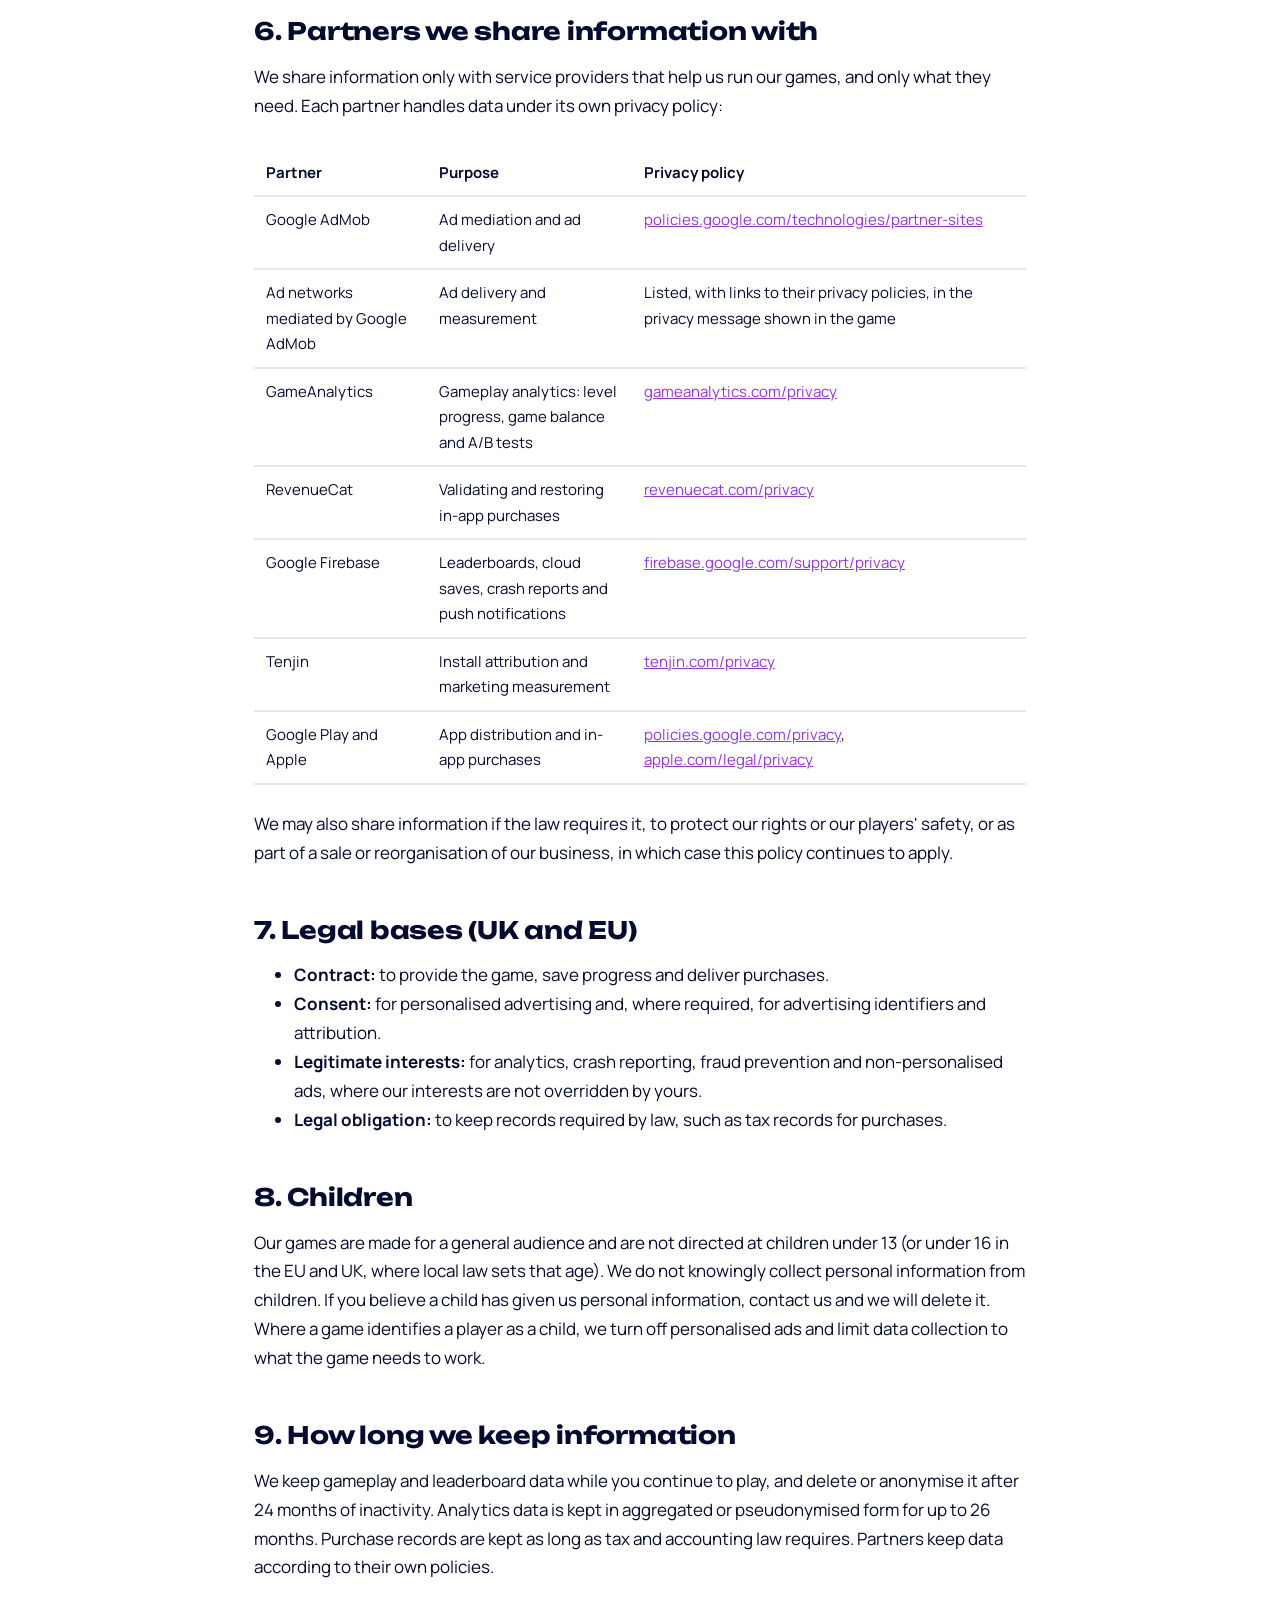
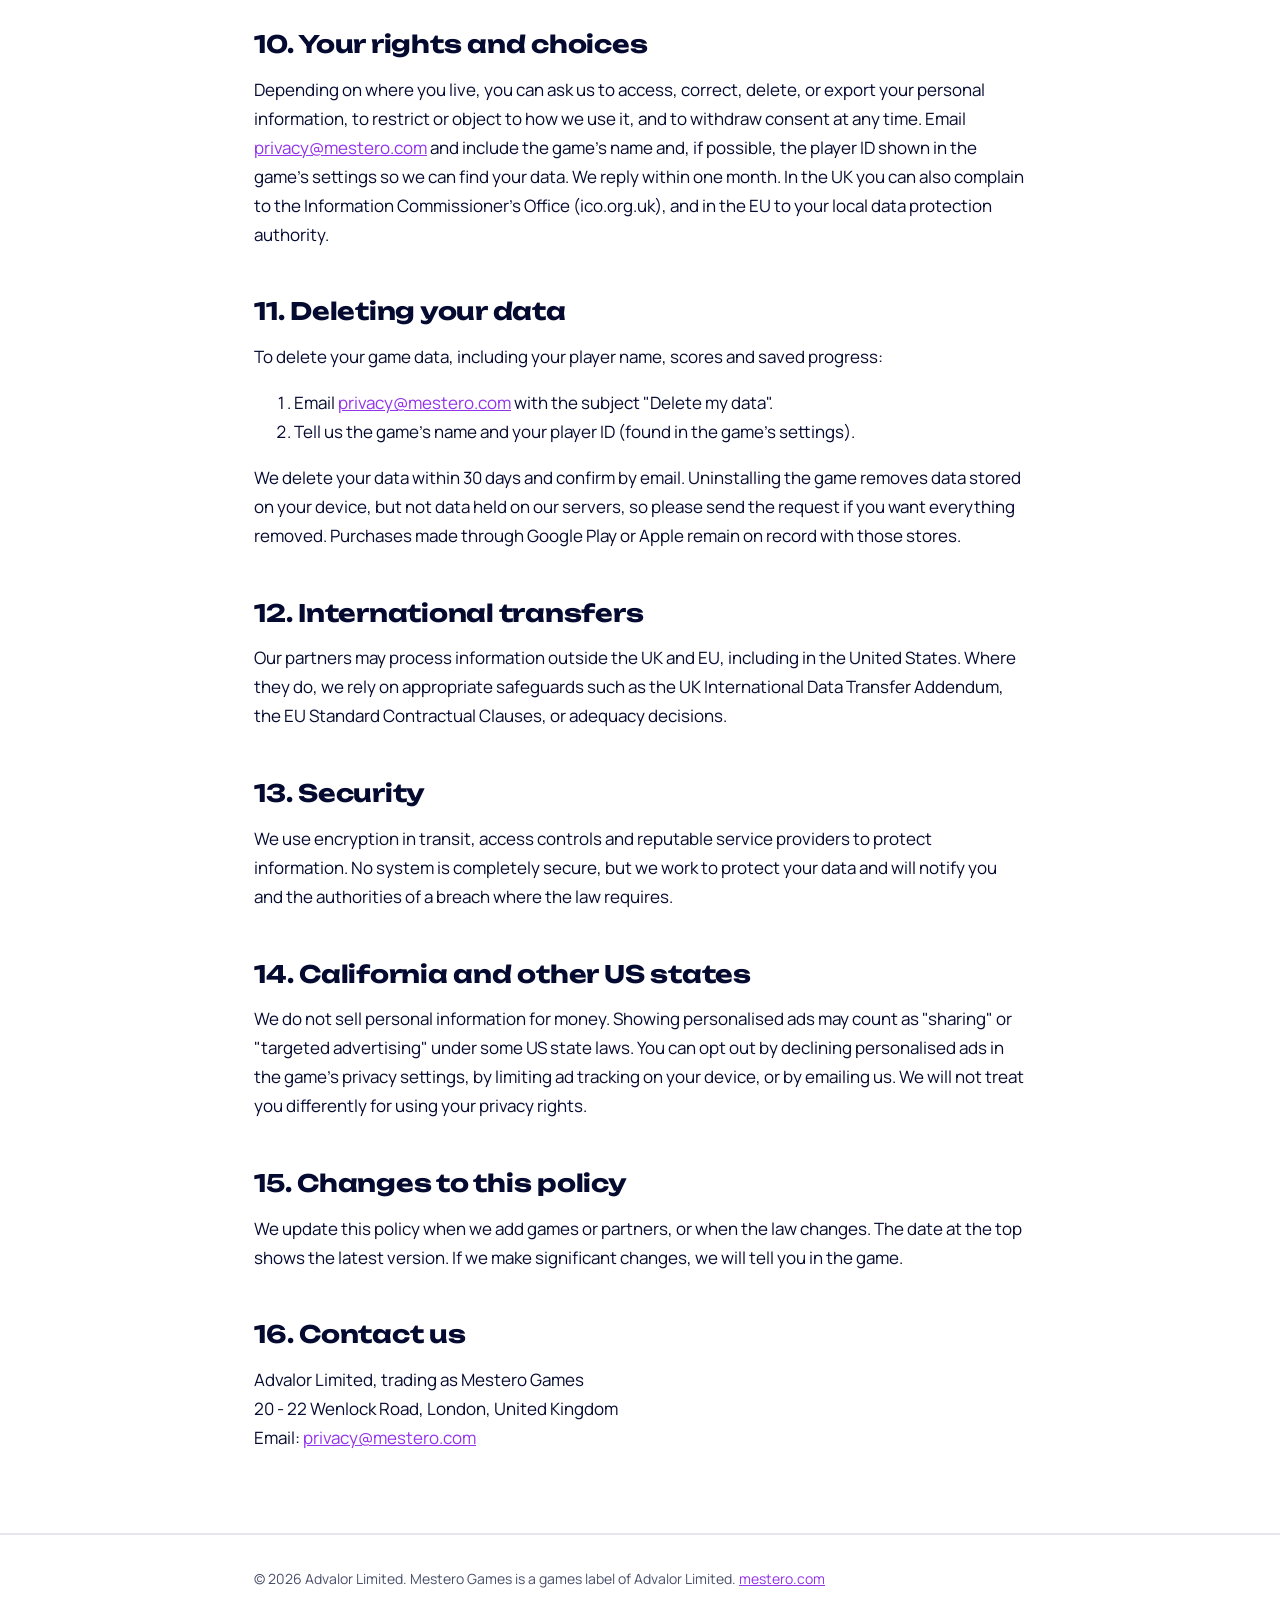
==== commit abcab4a5: "Privacy policy: invite links (player referral), all 9 languages, updated 19 Nov 2026 Co-Authored-By:" ====
--- a/privacy/index.html
+++ b/privacy/index.html
@@ -6,29 +6,8 @@
 <title>Privacy Policy | Mestero Games</title>
 <meta name="description" content="How Mestero Games and Advalor Limited collect, use and protect information in our mobile games.">
 <link rel="canonical" href="https://mestero.com/privacy">
-<link rel="alternate" hreflang="en" href="https://mestero.com/privacy">
-<link rel="alternate" hreflang="de" href="https://mestero.com/privacy/de/">
-<link rel="alternate" hreflang="fr" href="https://mestero.com/privacy/fr/">
-<link rel="alternate" hreflang="es" href="https://mestero.com/privacy/es/">
-<link rel="alternate" hreflang="pt" href="https://mestero.com/privacy/pt/">
-<link rel="alternate" hreflang="it" href="https://mestero.com/privacy/it/">
-<link rel="alternate" hreflang="nl" href="https://mestero.com/privacy/nl/">
-<link rel="alternate" hreflang="pl" href="https://mestero.com/privacy/pl/">
-<link rel="alternate" hreflang="da" href="https://mestero.com/privacy/da/">
-<link rel="alternate" hreflang="x-default" href="https://mestero.com/privacy">
 <link rel="icon" href="../assets/favicon.svg" type="image/svg+xml">
 <link rel="icon" href="../assets/favicon-32.png" sizes="32x32" type="image/png">
-<script>
-(function(){
-  var K='mestero_privacy_lang', have=["en", "de", "fr", "es", "pt", "it", "nl", "pl", "da"], here="en", saved=null;
-  try{saved=localStorage.getItem(K);}catch(e){}
-  if(location.search.indexOf('lang=')>=0){var q=(location.search.match(/lang=([a-z-]+)/i)||[])[1];if(q){try{localStorage.setItem(K,q);}catch(e){} saved=q;}}
-  var pick=saved;
-  if(!pick){var l=(navigator.languages&&navigator.languages.length?navigator.languages:[navigator.language||'en']);
-    for(var i=0;i<l.length&&!pick;i++){var b=String(l[i]).toLowerCase().split('-')[0];if(have.indexOf(b)>=0)pick=b;}}
-  if(pick&&pick!==here&&have.indexOf(pick)>=0){location.replace((pick==='en'?'../privacy/':'../privacy/'+pick+'/')+location.hash);}
-})();
-</script>
 <style>
 @font-face{font-family:Unbounded;src:url(../assets/fonts/unbounded.woff2) format("woff2");font-weight:200 900;font-display:swap}
 @font-face{font-family:Manrope;src:url(../assets/fonts/manrope.woff2) format("woff2");font-weight:200 800;font-display:swap}
@@ -67,13 +46,14 @@
 <header class="site-header">
 <div class="nav">
 <a href="../" aria-label="Mestero Games home"><img src="../assets/mestero-wordmark-peek-games-reversed.svg" alt="Mestero Games" width="150" height="42"></a>
-<div class="navr"><label class="lang"><span class="sr">Language</span><select aria-label="Language" onchange="try{localStorage.setItem('mestero_privacy_lang',this.value)}catch(e){};location.href=this.value==='en'?'../privacy/':'../privacy/'+this.value+'/'"><option value="en" selected>English</option><option value="de">Deutsch</option><option value="fr">Français</option><option value="es">Español</option><option value="pt">Português</option><option value="it">Italiano</option><option value="nl">Nederlands</option><option value="pl">Polski</option><option value="da">Dansk</option></select></label><a class="home" href="../">Back to home</a></div>
+<div class="navr"><label class="lang"><span class="sr">Language</span><select id="lang" aria-label="Language"><option value="en">English</option><option value="de">Deutsch</option><option value="fr">Français</option><option value="es">Español</option><option value="pt">Português</option><option value="it">Italiano</option><option value="nl">Nederlands</option><option value="pl">Polski</option><option value="da">Dansk</option></select></label><a class="home" id="home" href="../">Back to home</a></div>
 </div>
 </header>
 
+<div class="lp" data-l="en" lang="en">
 <main class="wrap">
 <h1>Privacy Policy</h1>
-<p class="meta">Last updated: 17 November 2026</p>
+<p class="meta">Last updated: 19 November 2026</p>
 
 <p>This policy explains what information we collect when you play games published by Mestero Games, how we use it, who we share it with, and the choices you have. Mestero Games is a games label of <b>Advalor Limited</b>, a company registered in England and Wales ("we", "us", "our"). Advalor Limited is the data controller for the games listed in section 2.</p>
 
@@ -125,6 +105,7 @@
 <h3>Information you provide</h3>
 <ul>
 <li><b>Player name:</b> if you choose a player name for leaderboards, it is stored with your score and shown to other players. Please don't use your real name or anything that identifies you.</li>
+<li><b>Invite links:</b> if you share an invite link, it contains your player name. When a friend installs the game from your link, we record which player invited them, so we can give you both the coin rewards. This record is kept with your friend's game data and deleted with it.</li>
 <li><b>Support messages:</b> if you email us, we receive your email address and whatever you include in your message.</li>
 </ul>
 <h3>Purchases</h3>
@@ -208,9 +189,1190 @@
 <h2 id="contact">16. Contact us</h2>
 <p>Advalor Limited, trading as Mestero Games<br>20 - 22 Wenlock Road, London, United Kingdom<br>Email: <a href="mailto:privacy@mestero.com">privacy@mestero.com</a></p>
 </main>
-
 <footer>
 <div class="wrap">© 2026 Advalor Limited. Mestero Games is a games label of Advalor Limited. <a href="../">mestero.com</a></div>
 </footer>
+</div>
+
+<div class="lp" data-l="de" lang="de" hidden>
+<main class="wrap">
+<h1>Datenschutzerklärung</h1>
+<p class="meta">Zuletzt aktualisiert: 19. November 2026</p>
+<p class="note">Dies ist eine Übersetzung unserer englischen Datenschutzerklärung, die wir zu deiner Erleichterung bereitstellen. Weichen die beiden Fassungen voneinander ab, gilt die englische Fassung.</p>
+
+<p>Diese Erklärung beschreibt, welche Informationen wir erheben, wenn du Spiele von Mestero Games spielst, wie wir sie nutzen, an wen wir sie weitergeben und welche Wahlmöglichkeiten du hast. Mestero Games ist ein Spielelabel der <b>Advalor Limited</b>, eines in England und Wales eingetragenen Unternehmens („wir“, „uns“, „unser“). Advalor Limited ist der Verantwortliche für die in Abschnitt 2 genannten Spiele.</p>
+
+<div class="toc">
+<ol>
+<li><a href="#de-who">Wer wir sind</a></li>
+<li><a href="#de-games">Spiele, für die diese Erklärung gilt</a></li>
+<li><a href="#de-collect">Welche Informationen wir erheben</a></li>
+<li><a href="#de-use">Wie wir Informationen nutzen</a></li>
+<li><a href="#de-ads">Werbung</a></li>
+<li><a href="#de-partners">Partner, an die wir Informationen weitergeben</a></li>
+<li><a href="#de-legal">Rechtsgrundlagen (Vereinigtes Königreich und EU)</a></li>
+<li><a href="#de-children">Kinder</a></li>
+<li><a href="#de-retention">Wie lange wir Informationen speichern</a></li>
+<li><a href="#de-rights">Deine Rechte und Wahlmöglichkeiten</a></li>
+<li><a href="#de-delete">Deine Daten löschen</a></li>
+<li><a href="#de-transfers">Internationale Übermittlungen</a></li>
+<li><a href="#de-security">Sicherheit</a></li>
+<li><a href="#de-us">Kalifornien und andere US-Bundesstaaten</a></li>
+<li><a href="#de-changes">Änderungen dieser Erklärung</a></li>
+<li><a href="#de-contact">Kontakt</a></li>
+</ol>
+</div>
+
+<h2 id="de-who">1. Wer wir sind</h2>
+<p>Advalor Limited, handelnd als Mestero Games. Eingetragener Sitz: 20 - 22 Wenlock Road, London, Vereinigtes Königreich. Firmennummer: 12539662. E-Mail: <a href="mailto:privacy@mestero.com">privacy@mestero.com</a>.</p>
+
+<h2 id="de-games">2. Spiele, für die diese Erklärung gilt</h2>
+<p>Diese Erklärung gilt für alle Spiele, die wir bei Google Play, im Apple App Store und auf Webspiel-Plattformen veröffentlichen, unter anderem:</p>
+<div class="table-box">
+<table>
+<thead><tr><th>Spiel</th><th>Plattformen</th><th>Genutzte Partner (siehe Abschnitt 6)</th></tr></thead>
+<tbody>
+<tr><td>Pourtrait</td><td>Android, iOS, Web</td><td>Google AdMob und die darüber eingebundenen Werbenetzwerke, GameAnalytics, RevenueCat, Google Firebase, Tenjin, In-App-Käufe über Google Play und Apple</td></tr>
+</tbody>
+</table>
+</div>
+<p>Wenn wir ein neues Spiel veröffentlichen, nehmen wir es in diese Tabelle auf. Nutzt ein Spiel einen Partner, der nicht in Abschnitt 6 steht, aktualisieren wir diese Erklärung vor der Veröffentlichung.</p>
+
+<h2 id="de-collect">3. Welche Informationen wir erheben</h2>
+<p>Unsere Spiele fragen nicht nach deinem echten Namen, deiner E-Mail-Adresse, Telefonnummer, deinen Kontakten, Fotos oder deinem genauen Standort. Wir erheben Folgendes:</p>
+<h3>Automatisch erhobene Informationen</h3>
+<ul>
+<li><b>Geräte- und App-Informationen:</b> Gerätemodell, Betriebssystem und Version, Sprache, Zeitzone, App-Version sowie Absturz- und Leistungsdaten.</li>
+<li><b>Kennungen:</b> eine Werbe-ID des Geräts (Google-Werbe-ID unter Android, IDFA unter iOS, wenn du Tracking erlaubst), eine app-eigene Installations-ID und deine IP-Adresse, aus der sich ein ungefähres Land oder eine Region ableiten lässt.</li>
+<li><b>Spieldaten:</b> gespielte und abgeschlossene Level, Fortschritt, Münzen und Gegenstände, Einstellungen, Sitzungsdauer und wie du Funktionen und Werbung nutzt.</li>
+<li><b>Werbe- und Attributionsdaten:</b> welche Werbung du gesehen oder angetippt hast und welche Werbekampagne dich gegebenenfalls zur Installation des Spiels gebracht hat.</li>
+</ul>
+<h3>Informationen, die du angibst</h3>
+<ul>
+<li><b>Spielername:</b> Wenn du einen Spielernamen für die Ranglisten wählst, wird er mit deinem Punktestand gespeichert und anderen Spielern angezeigt. Bitte verwende nicht deinen echten Namen oder etwas, das dich identifiziert.</li>
+<li><b>Einladungslinks:</b> Wenn du einen Einladungslink teilst, enthält er deinen Spielernamen. Installiert ein Freund das Spiel über deinen Link, speichern wir, welcher Spieler ihn eingeladen hat, damit wir euch beiden die Münzbelohnungen geben können. Dieser Eintrag wird mit den Spieldaten deines Freundes gespeichert und mit ihnen gelöscht.</li>
+<li><b>Support-Nachrichten:</b> Wenn du uns eine E-Mail schreibst, erhalten wir deine E-Mail-Adresse und alles, was du in deine Nachricht schreibst.</li>
+</ul>
+<h3>Käufe</h3>
+<p>In-App-Käufe werden von Google Play oder Apple abgewickelt. Wir erhalten eine Bestätigung, was wann gekauft wurde. Unser Kaufdienst RevenueCat erhält die Kaufbestätigung des Stores und eine anonyme App-Nutzer-ID, damit Käufe geprüft und auf einem neuen Gerät wiederhergestellt werden können. Wir sehen oder speichern niemals deine Karten- oder Zahlungsdaten.</p>
+
+<h2 id="de-use">4. Wie wir Informationen nutzen</h2>
+<ul>
+<li>Um das Spiel zu betreiben, deinen Fortschritt zu speichern und Ranglisten zu führen.</li>
+<li>Um Käufe bereitzustellen und auf einem neuen Gerät wiederherzustellen.</li>
+<li>Um Fehler zu beheben, die Leistung zu messen und Level und Funktionen zu verbessern.</li>
+<li>Um Werbung anzuzeigen, auch personalisierte Werbung, wenn du sie erlaubt hast, und um zu begrenzen, wie oft du sie siehst.</li>
+<li>Um zu verstehen, welche Marketingkampagnen neue Spieler bringen, damit wir unser Marketingbudget sinnvoll einsetzen.</li>
+<li>Um Betrug, Schummeln und Missbrauch zu verhindern und unsere gesetzlichen Pflichten zu erfüllen.</li>
+</ul>
+<p>Wir verkaufen deine personenbezogenen Daten nicht gegen Geld.</p>
+
+<h2 id="de-ads">5. Werbung</h2>
+<p>Unsere kostenlosen Spiele werden durch Werbung finanziert. Die Werbung wird über Google AdMob ausgeliefert, das eine Auktion zwischen mehreren Werbenetzwerken durchführt. Diese Partner können die Werbe-ID deines Geräts und andere Geräteinformationen nutzen, um Werbung anzuzeigen, zu messen und, wo erlaubt, zu personalisieren.</p>
+<ul>
+<li><b>Spieler im Vereinigten Königreich, in der EU und im EWR:</b> Wir bitten um deine Einwilligung, bevor personalisierte Werbung angezeigt wird. Du kannst deine Wahl jederzeit über die Datenschutzoption in den Einstellungen des Spiels ändern.</li>
+<li><b>iOS-Spieler:</b> Wir greifen nur auf deine IDFA zu, wenn du Tracking in Apples Abfrage erlaubst. Du kannst das in den Einstellungen deines iPhones unter Datenschutz &amp; Sicherheit, Tracking ändern.</li>
+<li><b>Android-Spieler:</b> Du kannst deine Werbe-ID in den Einstellungen deines Geräts unter Datenschutz, Werbung zurücksetzen oder löschen.</li>
+</ul>
+<p>Wenn du personalisierte Werbung ablehnst, siehst du weiterhin Werbung, sie ist aber weniger auf dich zugeschnitten.</p>
+
+<h2 id="de-partners">6. Partner, an die wir Informationen weitergeben</h2>
+<p>Wir geben Informationen nur an Dienstleister weiter, die uns beim Betrieb unserer Spiele helfen, und nur so viel, wie sie benötigen. Jeder Partner verarbeitet Daten nach seiner eigenen Datenschutzerklärung:</p>
+<div class="table-box">
+<table>
+<thead><tr><th>Partner</th><th>Zweck</th><th>Datenschutzerklärung</th></tr></thead>
+<tbody>
+<tr><td>Google AdMob</td><td>Werbe-Mediation und Auslieferung von Werbung</td><td><a href="https://policies.google.com/technologies/partner-sites" rel="noopener">policies.google.com/technologies/partner-sites</a></td></tr>
+<tr><td>Über Google AdMob eingebundene Werbenetzwerke</td><td>Auslieferung und Messung von Werbung</td><td>Mit Links zu ihren Datenschutzerklärungen in der Datenschutzmeldung im Spiel aufgeführt</td></tr>
+<tr><td>GameAnalytics</td><td>Spielanalyse: Levelfortschritt, Spielbalance und A/B-Tests</td><td><a href="https://gameanalytics.com/privacy/" rel="noopener">gameanalytics.com/privacy</a></td></tr>
+<tr><td>RevenueCat</td><td>Prüfung und Wiederherstellung von In-App-Käufen</td><td><a href="https://www.revenuecat.com/privacy/" rel="noopener">revenuecat.com/privacy</a></td></tr>
+<tr><td>Google Firebase</td><td>Ranglisten, Cloud-Speicherstände, Absturzberichte und Push-Benachrichtigungen</td><td><a href="https://firebase.google.com/support/privacy" rel="noopener">firebase.google.com/support/privacy</a></td></tr>
+<tr><td>Tenjin</td><td>Installationsattribution und Marketingmessung</td><td><a href="https://www.tenjin.com/privacy/" rel="noopener">tenjin.com/privacy</a></td></tr>
+<tr><td>Google Play und Apple</td><td>App-Vertrieb und In-App-Käufe</td><td><a href="https://policies.google.com/privacy" rel="noopener">policies.google.com/privacy</a>, <a href="https://www.apple.com/legal/privacy/" rel="noopener">apple.com/legal/privacy</a></td></tr>
+</tbody>
+</table>
+</div>
+<p>Wir können Informationen auch weitergeben, wenn das Gesetz es verlangt, um unsere Rechte oder die Sicherheit unserer Spieler zu schützen oder im Rahmen eines Verkaufs oder einer Umstrukturierung unseres Unternehmens; diese Erklärung gilt dann weiter.</p>
+
+<h2 id="de-legal">7. Rechtsgrundlagen (Vereinigtes Königreich und EU)</h2>
+<ul>
+<li><b>Vertrag:</b> um das Spiel bereitzustellen, den Fortschritt zu speichern und Käufe bereitzustellen.</li>
+<li><b>Einwilligung:</b> für personalisierte Werbung und, wo erforderlich, für Werbe-IDs und Attribution.</li>
+<li><b>Berechtigte Interessen:</b> für Analysen, Absturzberichte, Betrugsprävention und nicht personalisierte Werbung, sofern deine Interessen nicht überwiegen.</li>
+<li><b>Rechtliche Verpflichtung:</b> um gesetzlich vorgeschriebene Unterlagen aufzubewahren, etwa Steuerunterlagen zu Käufen.</li>
+</ul>
+
+<h2 id="de-children">8. Kinder</h2>
+<p>Unsere Spiele richten sich an ein allgemeines Publikum und nicht an Kinder unter 13 Jahren (bzw. unter 16 Jahren in der EU und im Vereinigten Königreich, wo das örtliche Recht dieses Alter festlegt). Wir erheben nicht wissentlich personenbezogene Daten von Kindern. Wenn du glaubst, dass uns ein Kind personenbezogene Daten gegeben hat, kontaktiere uns, und wir löschen sie. Wenn ein Spiel einen Spieler als Kind erkennt, schalten wir personalisierte Werbung ab und beschränken die Datenerhebung auf das, was das Spiel zum Funktionieren braucht.</p>
+
+<h2 id="de-retention">9. Wie lange wir Informationen speichern</h2>
+<p>Wir speichern Spiel- und Ranglistendaten, solange du spielst, und löschen oder anonymisieren sie nach 24 Monaten Inaktivität. Analysedaten werden zusammengefasst oder pseudonymisiert bis zu 26 Monate aufbewahrt. Kaufunterlagen werden so lange aufbewahrt, wie es das Steuer- und Bilanzrecht verlangt. Partner speichern Daten nach ihren eigenen Richtlinien.</p>
+
+<h2 id="de-rights">10. Deine Rechte und Wahlmöglichkeiten</h2>
+<p>Je nachdem, wo du wohnst, kannst du verlangen, deine personenbezogenen Daten einzusehen, zu berichtigen, zu löschen oder zu exportieren, ihre Nutzung einzuschränken oder ihr zu widersprechen, und deine Einwilligung jederzeit zu widerrufen. Schreib an <a href="mailto:privacy@mestero.com">privacy@mestero.com</a> und nenne den Namen des Spiels und, wenn möglich, die Spieler-ID aus den Einstellungen des Spiels, damit wir deine Daten finden. Wir antworten innerhalb eines Monats. Im Vereinigten Königreich kannst du dich auch beim Information Commissioner's Office (ico.org.uk) beschweren, in der EU bei deiner örtlichen Datenschutzbehörde.</p>
+
+<h2 id="de-delete">11. Deine Daten löschen</h2>
+<p>So löschst du deine Spieldaten, einschließlich Spielername, Punktestände und gespeicherten Fortschritt:</p>
+<ol>
+<li>Schreib eine E-Mail an <a href="mailto:privacy@mestero.com?subject=Delete%20my%20data">privacy@mestero.com</a> mit dem Betreff „Delete my data“.</li>
+<li>Nenne uns den Namen des Spiels und deine Spieler-ID (in den Einstellungen des Spiels).</li>
+</ol>
+<p>Wir löschen deine Daten innerhalb von 30 Tagen und bestätigen es per E-Mail. Wenn du das Spiel deinstallierst, werden die Daten auf deinem Gerät gelöscht, aber nicht die Daten auf unseren Servern. Schick uns also die Anfrage, wenn alles entfernt werden soll. Käufe über Google Play oder Apple bleiben bei diesen Stores gespeichert.</p>
+
+<h2 id="de-transfers">12. Internationale Übermittlungen</h2>
+<p>Unsere Partner können Informationen außerhalb des Vereinigten Königreichs und der EU verarbeiten, auch in den USA. In diesem Fall stützen wir uns auf geeignete Garantien wie das britische International Data Transfer Addendum, die EU-Standardvertragsklauseln oder Angemessenheitsbeschlüsse.</p>
+
+<h2 id="de-security">13. Sicherheit</h2>
+<p>Wir nutzen Verschlüsselung bei der Übertragung, Zugriffskontrollen und seriöse Dienstleister, um Informationen zu schützen. Kein System ist völlig sicher, aber wir arbeiten daran, deine Daten zu schützen, und informieren dich und die Behörden über eine Datenpanne, wo das Gesetz es verlangt.</p>
+
+<h2 id="de-us">14. Kalifornien und andere US-Bundesstaaten</h2>
+<p>Wir verkaufen keine personenbezogenen Daten gegen Geld. Die Anzeige personalisierter Werbung kann nach den Gesetzen einiger US-Bundesstaaten als „Weitergabe“ oder „zielgerichtete Werbung“ gelten. Du kannst widersprechen, indem du personalisierte Werbung in den Datenschutzeinstellungen des Spiels ablehnst, Werbe-Tracking auf deinem Gerät einschränkst oder uns schreibst. Wir behandeln dich nicht anders, weil du deine Datenschutzrechte nutzt.</p>
+
+<h2 id="de-changes">15. Änderungen dieser Erklärung</h2>
+<p>Wir aktualisieren diese Erklärung, wenn wir Spiele oder Partner hinzufügen oder sich das Gesetz ändert. Das Datum oben zeigt die neueste Fassung. Bei wesentlichen Änderungen informieren wir dich im Spiel.</p>
+
+<h2 id="de-contact">16. Kontakt</h2>
+<p>Advalor Limited, handelnd als Mestero Games<br>20 - 22 Wenlock Road, London, Vereinigtes Königreich<br>E-Mail: <a href="mailto:privacy@mestero.com">privacy@mestero.com</a></p>
+</main>
+<footer>
+<div class="wrap">© 2026 Advalor Limited. Mestero Games ist ein Spielelabel der Advalor Limited. <a href="../../">mestero.com</a></div>
+</footer>
+</div>
+
+<div class="lp" data-l="fr" lang="fr" hidden>
+<main class="wrap">
+<h1>Politique de confidentialité</h1>
+<p class="meta">Dernière mise à jour : 19 novembre 2026</p>
+<p class="note">Ceci est une traduction de notre politique de confidentialité en anglais, fournie pour votre commodité. En cas de différence entre les deux versions, la version anglaise fait foi.</p>
+
+<p>Cette politique explique quelles informations nous collectons lorsque vous jouez aux jeux publiés par Mestero Games, comment nous les utilisons, avec qui nous les partageons et quels choix vous avez. Mestero Games est un label de jeux de <b>Advalor Limited</b>, société immatriculée en Angleterre et au pays de Galles (« nous », « notre »). Advalor Limited est le responsable du traitement pour les jeux listés à la section 2.</p>
+
+<div class="toc">
+<ol>
+<li><a href="#fr-who">Qui sommes-nous</a></li>
+<li><a href="#fr-games">Jeux concernés par cette politique</a></li>
+<li><a href="#fr-collect">Informations que nous collectons</a></li>
+<li><a href="#fr-use">Comment nous utilisons les informations</a></li>
+<li><a href="#fr-ads">Publicité</a></li>
+<li><a href="#fr-partners">Partenaires avec qui nous partageons des informations</a></li>
+<li><a href="#fr-legal">Bases légales (Royaume-Uni et UE)</a></li>
+<li><a href="#fr-children">Enfants</a></li>
+<li><a href="#fr-retention">Durée de conservation</a></li>
+<li><a href="#fr-rights">Vos droits et vos choix</a></li>
+<li><a href="#fr-delete">Supprimer vos données</a></li>
+<li><a href="#fr-transfers">Transferts internationaux</a></li>
+<li><a href="#fr-security">Sécurité</a></li>
+<li><a href="#fr-us">Californie et autres États américains</a></li>
+<li><a href="#fr-changes">Modifications de cette politique</a></li>
+<li><a href="#fr-contact">Nous contacter</a></li>
+</ol>
+</div>
+
+<h2 id="fr-who">1. Qui sommes-nous</h2>
+<p>Advalor Limited, sous le nom commercial Mestero Games. Siège social : 20 - 22 Wenlock Road, Londres, Royaume-Uni. Numéro de société : 12539662. E-mail : <a href="mailto:privacy@mestero.com">privacy@mestero.com</a>.</p>
+
+<h2 id="fr-games">2. Jeux concernés par cette politique</h2>
+<p>Cette politique s'applique à tous les jeux que nous publions sur Google Play, l'App Store d'Apple et les plateformes de jeux web, notamment :</p>
+<div class="table-box">
+<table>
+<thead><tr><th>Jeu</th><th>Plateformes</th><th>Partenaires utilisés (voir section 6)</th></tr></thead>
+<tbody>
+<tr><td>Pourtrait</td><td>Android, iOS, web</td><td>Google AdMob et les réseaux publicitaires qu'il met en concurrence, GameAnalytics, RevenueCat, Google Firebase, Tenjin, achats intégrés Google Play et Apple</td></tr>
+</tbody>
+</table>
+</div>
+<p>Lorsque nous sortons un nouveau jeu, nous l'ajoutons à ce tableau. Si un jeu utilise un partenaire qui ne figure pas à la section 6, nous mettons à jour cette politique avant sa sortie.</p>
+
+<h2 id="fr-collect">3. Informations que nous collectons</h2>
+<p>Nos jeux ne vous demandent pas votre vrai nom, votre adresse e-mail, votre numéro de téléphone, vos contacts, vos photos ni votre position précise. Nous collectons les informations suivantes :</p>
+<h3>Informations collectées automatiquement</h3>
+<ul>
+<li><b>Informations sur l'appareil et l'application :</b> modèle de l'appareil, système d'exploitation et version, langue, fuseau horaire, version de l'application, ainsi que les données de plantage et de performance.</li>
+<li><b>Identifiants :</b> un identifiant publicitaire de l'appareil (identifiant publicitaire Google sur Android, IDFA sur iOS si vous autorisez le suivi), un identifiant d'installation propre à l'application et votre adresse IP, dont on peut déduire un pays ou une région approximatifs.</li>
+<li><b>Données de jeu :</b> niveaux joués et terminés, progression, pièces et objets, réglages, durée des sessions, et la façon dont vous utilisez les fonctionnalités et les publicités.</li>
+<li><b>Données de publicité et d'attribution :</b> les publicités que vous avez vues ou sur lesquelles vous avez agi, et la campagne publicitaire éventuelle qui vous a amené à installer le jeu.</li>
+</ul>
+<h3>Informations que vous fournissez</h3>
+<ul>
+<li><b>Nom de joueur :</b> si vous choisissez un nom de joueur pour les classements, il est enregistré avec votre score et affiché aux autres joueurs. N'utilisez pas votre vrai nom ni rien qui permette de vous identifier.</li>
+<li><b>Liens d'invitation :</b> si vous partagez un lien d'invitation, il contient votre nom de joueur. Quand un ami installe le jeu depuis votre lien, nous enregistrons quel joueur l'a invité, afin de vous offrir à tous les deux les pièces de récompense. Cette information est conservée avec les données de jeu de votre ami et supprimée avec elles.</li>
+<li><b>Messages au support :</b> si vous nous écrivez, nous recevons votre adresse e-mail et tout ce que vous mettez dans votre message.</li>
+</ul>
+<h3>Achats</h3>
+<p>Les achats intégrés sont traités par Google Play ou Apple. Nous recevons une confirmation de ce qui a été acheté et quand. Notre service d'achats, RevenueCat, reçoit la confirmation d'achat du store et un identifiant utilisateur anonyme de l'application, afin que les achats puissent être validés et restaurés sur un nouvel appareil. Nous ne voyons ni ne conservons jamais vos données de carte ou de paiement.</p>
+
+<h2 id="fr-use">4. Comment nous utilisons les informations</h2>
+<ul>
+<li>Pour faire fonctionner le jeu, sauvegarder votre progression et gérer les classements.</li>
+<li>Pour livrer vos achats et les restaurer sur un nouvel appareil.</li>
+<li>Pour corriger les bugs, mesurer les performances et améliorer les niveaux et les fonctionnalités.</li>
+<li>Pour afficher des publicités, y compris personnalisées si vous l'avez autorisé, et limiter leur fréquence.</li>
+<li>Pour comprendre quelles campagnes marketing amènent de nouveaux joueurs, afin de dépenser notre budget marketing de façon raisonnable.</li>
+<li>Pour prévenir la fraude, la triche et les abus, et pour respecter nos obligations légales.</li>
+</ul>
+<p>Nous ne vendons pas vos informations personnelles contre de l'argent.</p>
+
+<h2 id="fr-ads">5. Publicité</h2>
+<p>Nos jeux gratuits sont financés par la publicité. Les publicités sont diffusées via Google AdMob, qui organise une mise en concurrence entre plusieurs réseaux publicitaires. Ces partenaires peuvent utiliser l'identifiant publicitaire de votre appareil et d'autres informations sur l'appareil pour afficher des publicités, les mesurer et, si c'est autorisé, les personnaliser.</p>
+<ul>
+<li><b>Joueurs au Royaume-Uni, dans l'UE et l'EEE :</b> nous demandons votre consentement avant d'afficher des publicités personnalisées. Vous pouvez modifier votre choix à tout moment depuis l'option de confidentialité dans les réglages du jeu.</li>
+<li><b>Joueurs iOS :</b> nous n'accédons à votre IDFA que si vous autorisez le suivi dans la demande d'Apple. Vous pouvez modifier ce choix dans les Réglages de votre iPhone, sous Confidentialité et sécurité, Suivi.</li>
+<li><b>Joueurs Android :</b> vous pouvez réinitialiser ou supprimer votre identifiant publicitaire dans les Paramètres de votre appareil, sous Confidentialité, Annonces.</li>
+</ul>
+<p>Si vous refusez les publicités personnalisées, vous verrez toujours des publicités, mais elles seront moins adaptées à vos centres d'intérêt.</p>
+
+<h2 id="fr-partners">6. Partenaires avec qui nous partageons des informations</h2>
+<p>Nous ne partageons des informations qu'avec des prestataires qui nous aident à faire fonctionner nos jeux, et uniquement ce dont ils ont besoin. Chaque partenaire traite les données selon sa propre politique de confidentialité :</p>
+<div class="table-box">
+<table>
+<thead><tr><th>Partenaire</th><th>Finalité</th><th>Politique de confidentialité</th></tr></thead>
+<tbody>
+<tr><td>Google AdMob</td><td>Médiation et diffusion des publicités</td><td><a href="https://policies.google.com/technologies/partner-sites" rel="noopener">policies.google.com/technologies/partner-sites</a></td></tr>
+<tr><td>Réseaux publicitaires utilisés via Google AdMob</td><td>Diffusion et mesure des publicités</td><td>Listés, avec des liens vers leurs politiques de confidentialité, dans le message de confidentialité affiché dans le jeu</td></tr>
+<tr><td>GameAnalytics</td><td>Analyse du jeu : progression dans les niveaux, équilibrage et tests A/B</td><td><a href="https://gameanalytics.com/privacy/" rel="noopener">gameanalytics.com/privacy</a></td></tr>
+<tr><td>RevenueCat</td><td>Validation et restauration des achats intégrés</td><td><a href="https://www.revenuecat.com/privacy/" rel="noopener">revenuecat.com/privacy</a></td></tr>
+<tr><td>Google Firebase</td><td>Classements, sauvegardes dans le cloud, rapports de plantage et notifications</td><td><a href="https://firebase.google.com/support/privacy" rel="noopener">firebase.google.com/support/privacy</a></td></tr>
+<tr><td>Tenjin</td><td>Attribution des installations et mesure marketing</td><td><a href="https://www.tenjin.com/privacy/" rel="noopener">tenjin.com/privacy</a></td></tr>
+<tr><td>Google Play et Apple</td><td>Distribution de l'application et achats intégrés</td><td><a href="https://policies.google.com/privacy" rel="noopener">policies.google.com/privacy</a>, <a href="https://www.apple.com/legal/privacy/" rel="noopener">apple.com/legal/privacy</a></td></tr>
+</tbody>
+</table>
+</div>
+<p>Nous pouvons aussi partager des informations si la loi l'exige, pour protéger nos droits ou la sécurité de nos joueurs, ou dans le cadre d'une vente ou d'une réorganisation de notre activité, auquel cas cette politique continue de s'appliquer.</p>
+
+<h2 id="fr-legal">7. Bases légales (Royaume-Uni et UE)</h2>
+<ul>
+<li><b>Contrat :</b> pour fournir le jeu, sauvegarder la progression et livrer les achats.</li>
+<li><b>Consentement :</b> pour la publicité personnalisée et, lorsque c'est requis, pour les identifiants publicitaires et l'attribution.</li>
+<li><b>Intérêts légitimes :</b> pour l'analyse, les rapports de plantage, la prévention de la fraude et les publicités non personnalisées, lorsque vos intérêts ne prévalent pas sur les nôtres.</li>
+<li><b>Obligation légale :</b> pour conserver les documents exigés par la loi, comme les justificatifs fiscaux des achats.</li>
+</ul>
+
+<h2 id="fr-children">8. Enfants</h2>
+<p>Nos jeux s'adressent à un public général et ne sont pas destinés aux enfants de moins de 13 ans (ou de moins de 16 ans dans l'UE et au Royaume-Uni, lorsque la loi locale fixe cet âge). Nous ne collectons pas sciemment d'informations personnelles auprès d'enfants. Si vous pensez qu'un enfant nous a fourni des informations personnelles, contactez-nous et nous les supprimerons. Lorsqu'un jeu identifie un joueur comme enfant, nous désactivons les publicités personnalisées et limitons la collecte de données à ce dont le jeu a besoin pour fonctionner.</p>
+
+<h2 id="fr-retention">9. Durée de conservation</h2>
+<p>Nous conservons les données de jeu et de classement tant que vous jouez, et les supprimons ou les anonymisons après 24 mois d'inactivité. Les données d'analyse sont conservées sous forme agrégée ou pseudonymisée pendant 26 mois au maximum. Les justificatifs d'achat sont conservés aussi longtemps que l'exige le droit fiscal et comptable. Les partenaires conservent les données selon leurs propres politiques.</p>
+
+<h2 id="fr-rights">10. Vos droits et vos choix</h2>
+<p>Selon votre lieu de résidence, vous pouvez nous demander d'accéder à vos informations personnelles, de les corriger, de les supprimer ou de les exporter, de limiter leur utilisation ou de vous y opposer, et de retirer votre consentement à tout moment. Écrivez à <a href="mailto:privacy@mestero.com">privacy@mestero.com</a> en indiquant le nom du jeu et, si possible, l'identifiant joueur affiché dans les réglages du jeu, pour que nous puissions retrouver vos données. Nous répondons sous un mois. Au Royaume-Uni, vous pouvez aussi déposer une plainte auprès de l'Information Commissioner's Office (ico.org.uk), et dans l'UE auprès de votre autorité locale de protection des données.</p>
+
+<h2 id="fr-delete">11. Supprimer vos données</h2>
+<p>Pour supprimer vos données de jeu, y compris votre nom de joueur, vos scores et votre progression sauvegardée :</p>
+<ol>
+<li>Écrivez à <a href="mailto:privacy@mestero.com?subject=Delete%20my%20data">privacy@mestero.com</a> avec l'objet « Delete my data ».</li>
+<li>Indiquez-nous le nom du jeu et votre identifiant joueur (dans les réglages du jeu).</li>
+</ol>
+<p>Nous supprimons vos données sous 30 jours et vous le confirmons par e-mail. Désinstaller le jeu efface les données stockées sur votre appareil, mais pas celles conservées sur nos serveurs : envoyez donc la demande si vous voulez tout supprimer. Les achats effectués via Google Play ou Apple restent enregistrés auprès de ces stores.</p>
+
+<h2 id="fr-transfers">12. Transferts internationaux</h2>
+<p>Nos partenaires peuvent traiter des informations en dehors du Royaume-Uni et de l'UE, notamment aux États-Unis. Dans ce cas, nous nous appuyons sur des garanties appropriées comme l'avenant britannique sur les transferts internationaux de données, les clauses contractuelles types de l'UE ou des décisions d'adéquation.</p>
+
+<h2 id="fr-security">13. Sécurité</h2>
+<p>Nous utilisons le chiffrement des données en transit, des contrôles d'accès et des prestataires reconnus pour protéger les informations. Aucun système n'est totalement sûr, mais nous travaillons à protéger vos données et, si la loi l'exige, nous vous informerons, ainsi que les autorités, en cas de violation.</p>
+
+<h2 id="fr-us">14. Californie et autres États américains</h2>
+<p>Nous ne vendons pas d'informations personnelles contre de l'argent. Afficher des publicités personnalisées peut être considéré comme du « partage » ou de la « publicité ciblée » selon certaines lois d'États américains. Vous pouvez vous y opposer en refusant les publicités personnalisées dans les réglages de confidentialité du jeu, en limitant le suivi publicitaire sur votre appareil ou en nous écrivant. Exercer vos droits ne changera pas la façon dont nous vous traitons.</p>
+
+<h2 id="fr-changes">15. Modifications de cette politique</h2>
+<p>Nous mettons à jour cette politique lorsque nous ajoutons des jeux ou des partenaires, ou lorsque la loi change. La date en haut de la page indique la dernière version. En cas de changement important, nous vous en informerons dans le jeu.</p>
+
+<h2 id="fr-contact">16. Nous contacter</h2>
+<p>Advalor Limited, sous le nom commercial Mestero Games<br>20 - 22 Wenlock Road, Londres, Royaume-Uni<br>E-mail : <a href="mailto:privacy@mestero.com">privacy@mestero.com</a></p>
+</main>
+<footer>
+<div class="wrap">© 2026 Advalor Limited. Mestero Games est un label de jeux d'Advalor Limited. <a href="../../">mestero.com</a></div>
+</footer>
+</div>
+
+<div class="lp" data-l="es" lang="es" hidden>
+<main class="wrap">
+<h1>Política de privacidad</h1>
+<p class="meta">Última actualización: 19 de noviembre de 2026</p>
+<p class="note">Esta es una traducción de nuestra política de privacidad en inglés, ofrecida para tu comodidad. Si las dos versiones difieren, prevalece la versión en inglés.</p>
+
+<p>Esta política explica qué información recogemos cuando juegas a juegos publicados por Mestero Games, cómo la usamos, con quién la compartimos y qué opciones tienes. Mestero Games es un sello de juegos de <b>Advalor Limited</b>, una empresa registrada en Inglaterra y Gales («nosotros», «nuestro»). Advalor Limited es el responsable del tratamiento de los juegos que aparecen en la sección 2.</p>
+
+<div class="toc">
+<ol>
+<li><a href="#es-who">Quiénes somos</a></li>
+<li><a href="#es-games">Juegos a los que se aplica esta política</a></li>
+<li><a href="#es-collect">Información que recogemos</a></li>
+<li><a href="#es-use">Cómo usamos la información</a></li>
+<li><a href="#es-ads">Publicidad</a></li>
+<li><a href="#es-partners">Socios con los que compartimos información</a></li>
+<li><a href="#es-legal">Bases legales (Reino Unido y UE)</a></li>
+<li><a href="#es-children">Menores</a></li>
+<li><a href="#es-retention">Cuánto tiempo guardamos la información</a></li>
+<li><a href="#es-rights">Tus derechos y opciones</a></li>
+<li><a href="#es-delete">Eliminar tus datos</a></li>
+<li><a href="#es-transfers">Transferencias internacionales</a></li>
+<li><a href="#es-security">Seguridad</a></li>
+<li><a href="#es-us">California y otros estados de EE. UU.</a></li>
+<li><a href="#es-changes">Cambios en esta política</a></li>
+<li><a href="#es-contact">Contacto</a></li>
+</ol>
+</div>
+
+<h2 id="es-who">1. Quiénes somos</h2>
+<p>Advalor Limited, con el nombre comercial Mestero Games. Domicilio social: 20 - 22 Wenlock Road, Londres, Reino Unido. Número de empresa: 12539662. Correo: <a href="mailto:privacy@mestero.com">privacy@mestero.com</a>.</p>
+
+<h2 id="es-games">2. Juegos a los que se aplica esta política</h2>
+<p>Esta política se aplica a todos los juegos que publicamos en Google Play, el App Store de Apple y plataformas de juegos web, entre ellos:</p>
+<div class="table-box">
+<table>
+<thead><tr><th>Juego</th><th>Plataformas</th><th>Socios utilizados (ver sección 6)</th></tr></thead>
+<tbody>
+<tr><td>Pourtrait</td><td>Android, iOS, web</td><td>Google AdMob y las redes publicitarias que gestiona, GameAnalytics, RevenueCat, Google Firebase, Tenjin, compras dentro de la app de Google Play y Apple</td></tr>
+</tbody>
+</table>
+</div>
+<p>Cuando lanzamos un juego nuevo, lo añadimos a esta tabla. Si un juego usa un socio que no aparece en la sección 6, actualizamos esta política antes de lanzarlo.</p>
+
+<h2 id="es-collect">3. Información que recogemos</h2>
+<p>Nuestros juegos no te piden tu nombre real, correo electrónico, número de teléfono, contactos, fotos ni ubicación precisa. Recogemos lo siguiente:</p>
+<h3>Información que se recoge automáticamente</h3>
+<ul>
+<li><b>Información del dispositivo y de la app:</b> modelo del dispositivo, sistema operativo y versión, idioma, zona horaria, versión de la app y datos de fallos y rendimiento.</li>
+<li><b>Identificadores:</b> un identificador publicitario del dispositivo (ID de publicidad de Google en Android, IDFA en iOS si permites el seguimiento), un ID de instalación propio de la app y tu dirección IP, de la que se puede deducir un país o región aproximados.</li>
+<li><b>Datos de juego:</b> niveles jugados y completados, progreso, monedas y objetos, ajustes, duración de las sesiones y cómo usas las funciones y los anuncios.</li>
+<li><b>Datos de publicidad y atribución:</b> qué anuncios has visto o tocado y, en su caso, qué campaña publicitaria te llevó a instalar el juego.</li>
+</ul>
+<h3>Información que nos das</h3>
+<ul>
+<li><b>Nombre de jugador:</b> si eliges un nombre de jugador para las clasificaciones, se guarda con tu puntuación y se muestra a otros jugadores. No uses tu nombre real ni nada que te identifique.</li>
+<li><b>Enlaces de invitación:</b> si compartes un enlace de invitación, incluye tu nombre de jugador. Cuando un amigo instala el juego desde tu enlace, registramos qué jugador lo invitó, para daros a los dos las monedas de recompensa. Este registro se guarda con los datos de juego de tu amigo y se borra con ellos.</li>
+<li><b>Mensajes al soporte:</b> si nos escribes, recibimos tu correo electrónico y lo que incluyas en tu mensaje.</li>
+</ul>
+<h3>Compras</h3>
+<p>Las compras dentro de la app las procesan Google Play o Apple. Recibimos una confirmación de qué se compró y cuándo. Nuestro servicio de compras, RevenueCat, recibe la confirmación de compra de la tienda y un ID de usuario anónimo de la app para validar las compras y restaurarlas en un dispositivo nuevo. Nunca vemos ni guardamos los datos de tu tarjeta ni de tu pago.</p>
+
+<h2 id="es-use">4. Cómo usamos la información</h2>
+<ul>
+<li>Para que el juego funcione, guardar tu progreso y gestionar las clasificaciones.</li>
+<li>Para entregar las compras y restaurarlas en un dispositivo nuevo.</li>
+<li>Para corregir errores, medir el rendimiento y mejorar niveles y funciones.</li>
+<li>Para mostrar anuncios, incluidos anuncios personalizados si los has permitido, y limitar cuántas veces los ves.</li>
+<li>Para entender qué campañas de marketing traen jugadores nuevos y gastar nuestro presupuesto de marketing con sensatez.</li>
+<li>Para prevenir el fraude, las trampas y los abusos, y cumplir nuestras obligaciones legales.</li>
+</ul>
+<p>No vendemos tu información personal a cambio de dinero.</p>
+
+<h2 id="es-ads">5. Publicidad</h2>
+<p>Nuestros juegos gratuitos se financian con anuncios. Los anuncios se sirven a través de Google AdMob, que organiza una subasta entre varias redes publicitarias. Estos socios pueden usar el identificador publicitario de tu dispositivo y otra información del dispositivo para mostrar anuncios, medirlos y, cuando esté permitido, personalizarlos.</p>
+<ul>
+<li><b>Jugadores del Reino Unido, la UE y el EEE:</b> te pedimos tu consentimiento antes de mostrar anuncios personalizados. Puedes cambiar tu elección en cualquier momento desde la opción de privacidad en los ajustes del juego.</li>
+<li><b>Jugadores de iOS:</b> solo accedemos a tu IDFA si permites el seguimiento en el aviso de Apple. Puedes cambiarlo en los Ajustes de tu iPhone, en Privacidad y seguridad, Rastreo.</li>
+<li><b>Jugadores de Android:</b> puedes restablecer o eliminar tu ID de publicidad en los Ajustes del dispositivo, en Privacidad, Anuncios.</li>
+</ul>
+<p>Si rechazas los anuncios personalizados, seguirás viendo anuncios, pero serán menos relevantes para ti.</p>
+
+<h2 id="es-partners">6. Socios con los que compartimos información</h2>
+<p>Solo compartimos información con proveedores que nos ayudan a gestionar nuestros juegos, y solo lo que necesitan. Cada socio trata los datos según su propia política de privacidad:</p>
+<div class="table-box">
+<table>
+<thead><tr><th>Socio</th><th>Finalidad</th><th>Política de privacidad</th></tr></thead>
+<tbody>
+<tr><td>Google AdMob</td><td>Mediación y entrega de anuncios</td><td><a href="https://policies.google.com/technologies/partner-sites" rel="noopener">policies.google.com/technologies/partner-sites</a></td></tr>
+<tr><td>Redes publicitarias gestionadas a través de Google AdMob</td><td>Entrega y medición de anuncios</td><td>Aparecen, con enlaces a sus políticas de privacidad, en el mensaje de privacidad que se muestra en el juego</td></tr>
+<tr><td>GameAnalytics</td><td>Análisis del juego: progreso en los niveles, equilibrio del juego y pruebas A/B</td><td><a href="https://gameanalytics.com/privacy/" rel="noopener">gameanalytics.com/privacy</a></td></tr>
+<tr><td>RevenueCat</td><td>Validación y restauración de compras dentro de la app</td><td><a href="https://www.revenuecat.com/privacy/" rel="noopener">revenuecat.com/privacy</a></td></tr>
+<tr><td>Google Firebase</td><td>Clasificaciones, partidas guardadas en la nube, informes de fallos y notificaciones</td><td><a href="https://firebase.google.com/support/privacy" rel="noopener">firebase.google.com/support/privacy</a></td></tr>
+<tr><td>Tenjin</td><td>Atribución de instalaciones y medición de marketing</td><td><a href="https://www.tenjin.com/privacy/" rel="noopener">tenjin.com/privacy</a></td></tr>
+<tr><td>Google Play y Apple</td><td>Distribución de la app y compras dentro de la app</td><td><a href="https://policies.google.com/privacy" rel="noopener">policies.google.com/privacy</a>, <a href="https://www.apple.com/legal/privacy/" rel="noopener">apple.com/legal/privacy</a></td></tr>
+</tbody>
+</table>
+</div>
+<p>También podemos compartir información si la ley lo exige, para proteger nuestros derechos o la seguridad de nuestros jugadores, o como parte de una venta o reorganización de nuestra empresa, en cuyo caso esta política sigue aplicándose.</p>
+
+<h2 id="es-legal">7. Bases legales (Reino Unido y UE)</h2>
+<ul>
+<li><b>Contrato:</b> para ofrecer el juego, guardar el progreso y entregar las compras.</li>
+<li><b>Consentimiento:</b> para la publicidad personalizada y, cuando sea necesario, para los identificadores publicitarios y la atribución.</li>
+<li><b>Interés legítimo:</b> para análisis, informes de fallos, prevención del fraude y anuncios no personalizados, cuando tus intereses no prevalezcan sobre los nuestros.</li>
+<li><b>Obligación legal:</b> para conservar los registros que exige la ley, como los registros fiscales de las compras.</li>
+</ul>
+
+<h2 id="es-children">8. Menores</h2>
+<p>Nuestros juegos están hechos para todos los públicos y no van dirigidos a menores de 13 años (o de 16 en la UE y el Reino Unido, donde la ley local fija esa edad). No recogemos a sabiendas información personal de menores. Si crees que un menor nos ha dado información personal, contáctanos y la eliminaremos. Cuando un juego identifica a un jugador como menor, desactivamos los anuncios personalizados y limitamos la recogida de datos a lo que el juego necesita para funcionar.</p>
+
+<h2 id="es-retention">9. Cuánto tiempo guardamos la información</h2>
+<p>Guardamos los datos de juego y de clasificación mientras sigas jugando, y los eliminamos o anonimizamos tras 24 meses de inactividad. Los datos de análisis se guardan de forma agregada o seudonimizada durante un máximo de 26 meses. Los registros de compras se guardan el tiempo que exige la normativa fiscal y contable. Los socios guardan los datos según sus propias políticas.</p>
+
+<h2 id="es-rights">10. Tus derechos y opciones</h2>
+<p>Según dónde vivas, puedes pedirnos acceder a tu información personal, corregirla, eliminarla o exportarla, limitar su uso u oponerte a él, y retirar tu consentimiento en cualquier momento. Escribe a <a href="mailto:privacy@mestero.com">privacy@mestero.com</a> e indica el nombre del juego y, si puedes, el ID de jugador que aparece en los ajustes del juego, para que podamos encontrar tus datos. Respondemos en un plazo de un mes. En el Reino Unido también puedes reclamar ante la Information Commissioner's Office (ico.org.uk), y en la UE ante tu autoridad local de protección de datos.</p>
+
+<h2 id="es-delete">11. Eliminar tus datos</h2>
+<p>Para eliminar tus datos de juego, incluidos tu nombre de jugador, tus puntuaciones y tu progreso guardado:</p>
+<ol>
+<li>Escribe a <a href="mailto:privacy@mestero.com?subject=Delete%20my%20data">privacy@mestero.com</a> con el asunto «Delete my data».</li>
+<li>Indícanos el nombre del juego y tu ID de jugador (en los ajustes del juego).</li>
+</ol>
+<p>Eliminamos tus datos en un plazo de 30 días y te lo confirmamos por correo. Desinstalar el juego borra los datos guardados en tu dispositivo, pero no los que tenemos en nuestros servidores, así que envía la solicitud si quieres que se borre todo. Las compras hechas a través de Google Play o Apple siguen registradas en esas tiendas.</p>
+
+<h2 id="es-transfers">12. Transferencias internacionales</h2>
+<p>Nuestros socios pueden tratar información fuera del Reino Unido y la UE, incluido Estados Unidos. En ese caso, nos basamos en garantías adecuadas como el Anexo de Transferencia Internacional de Datos del Reino Unido, las Cláusulas Contractuales Tipo de la UE o decisiones de adecuación.</p>
+
+<h2 id="es-security">13. Seguridad</h2>
+<p>Usamos cifrado en tránsito, controles de acceso y proveedores de confianza para proteger la información. Ningún sistema es totalmente seguro, pero trabajamos para proteger tus datos y, cuando la ley lo exija, te avisaremos a ti y a las autoridades de cualquier brecha.</p>
+
+<h2 id="es-us">14. California y otros estados de EE. UU.</h2>
+<p>No vendemos información personal a cambio de dinero. Mostrar anuncios personalizados puede considerarse «compartir» o «publicidad dirigida» según algunas leyes estatales de EE. UU. Puedes oponerte rechazando los anuncios personalizados en los ajustes de privacidad del juego, limitando el seguimiento publicitario en tu dispositivo o escribiéndonos. No te trataremos de forma distinta por ejercer tus derechos de privacidad.</p>
+
+<h2 id="es-changes">15. Cambios en esta política</h2>
+<p>Actualizamos esta política cuando añadimos juegos o socios, o cuando cambia la ley. La fecha de arriba indica la versión más reciente. Si hacemos cambios importantes, te lo diremos en el juego.</p>
+
+<h2 id="es-contact">16. Contacto</h2>
+<p>Advalor Limited, con el nombre comercial Mestero Games<br>20 - 22 Wenlock Road, Londres, Reino Unido<br>Correo: <a href="mailto:privacy@mestero.com">privacy@mestero.com</a></p>
+</main>
+<footer>
+<div class="wrap">© 2026 Advalor Limited. Mestero Games es un sello de juegos de Advalor Limited. <a href="../../">mestero.com</a></div>
+</footer>
+</div>
+
+<div class="lp" data-l="pt" lang="pt" hidden>
+<main class="wrap">
+<h1>Política de privacidade</h1>
+<p class="meta">Última atualização: 19 de novembro de 2026</p>
+<p class="note">Esta é uma tradução da nossa política de privacidade em inglês, disponibilizada para sua conveniência. Se as duas versões forem diferentes, prevalece a versão em inglês.</p>
+
+<p>Esta política explica que informações recolhemos quando joga jogos publicados pela Mestero Games, como as usamos, com quem as partilhamos e que escolhas tem. A Mestero Games é uma marca de jogos da <b>Advalor Limited</b>, uma empresa registada em Inglaterra e no País de Gales («nós», «nosso»). A Advalor Limited é a responsável pelo tratamento dos dados dos jogos indicados na secção 2.</p>
+
+<div class="toc">
+<ol>
+<li><a href="#pt-who">Quem somos</a></li>
+<li><a href="#pt-games">Jogos abrangidos por esta política</a></li>
+<li><a href="#pt-collect">Informações que recolhemos</a></li>
+<li><a href="#pt-use">Como usamos as informações</a></li>
+<li><a href="#pt-ads">Publicidade</a></li>
+<li><a href="#pt-partners">Parceiros com quem partilhamos informações</a></li>
+<li><a href="#pt-legal">Bases legais (Reino Unido e UE)</a></li>
+<li><a href="#pt-children">Crianças</a></li>
+<li><a href="#pt-retention">Durante quanto tempo guardamos as informações</a></li>
+<li><a href="#pt-rights">Os seus direitos e escolhas</a></li>
+<li><a href="#pt-delete">Eliminar os seus dados</a></li>
+<li><a href="#pt-transfers">Transferências internacionais</a></li>
+<li><a href="#pt-security">Segurança</a></li>
+<li><a href="#pt-us">Califórnia e outros estados dos EUA</a></li>
+<li><a href="#pt-changes">Alterações a esta política</a></li>
+<li><a href="#pt-contact">Contacte-nos</a></li>
+</ol>
+</div>
+
+<h2 id="pt-who">1. Quem somos</h2>
+<p>Advalor Limited, com o nome comercial Mestero Games. Sede: 20 - 22 Wenlock Road, Londres, Reino Unido. Número de empresa: 12539662. E-mail: <a href="mailto:privacy@mestero.com">privacy@mestero.com</a>.</p>
+
+<h2 id="pt-games">2. Jogos abrangidos por esta política</h2>
+<p>Esta política aplica-se a todos os jogos que publicamos no Google Play, na App Store da Apple e em plataformas de jogos web, incluindo:</p>
+<div class="table-box">
+<table>
+<thead><tr><th>Jogo</th><th>Plataformas</th><th>Parceiros usados (ver secção 6)</th></tr></thead>
+<tbody>
+<tr><td>Pourtrait</td><td>Android, iOS, web</td><td>Google AdMob e as redes de publicidade que gere, GameAnalytics, RevenueCat, Google Firebase, Tenjin, compras na app do Google Play e da Apple</td></tr>
+</tbody>
+</table>
+</div>
+<p>Quando lançamos um jogo novo, adicionamo-lo a esta tabela. Se um jogo usar um parceiro que não esteja na secção 6, atualizamos esta política antes do lançamento.</p>
+
+<h2 id="pt-collect">3. Informações que recolhemos</h2>
+<p>Os nossos jogos não pedem o seu nome verdadeiro, e-mail, número de telefone, contactos, fotos nem localização precisa. Recolhemos o seguinte:</p>
+<h3>Informações recolhidas automaticamente</h3>
+<ul>
+<li><b>Informações do dispositivo e da app:</b> modelo do dispositivo, sistema operativo e versão, idioma, fuso horário, versão da app e dados de falhas e desempenho.</li>
+<li><b>Identificadores:</b> um identificador de publicidade do dispositivo (ID de publicidade da Google no Android, IDFA no iOS se permitir o rastreio), um ID de instalação próprio da app e o seu endereço IP, a partir do qual se pode deduzir um país ou região aproximados.</li>
+<li><b>Dados de jogo:</b> níveis jogados e concluídos, progresso, moedas e itens, definições, duração das sessões e como interage com funcionalidades e anúncios.</li>
+<li><b>Dados de publicidade e atribuição:</b> que anúncios viu ou em que tocou e, se for o caso, que campanha publicitária o levou a instalar o jogo.</li>
+</ul>
+<h3>Informações que nos fornece</h3>
+<ul>
+<li><b>Nome de jogador:</b> se escolher um nome de jogador para as classificações, ele é guardado com a sua pontuação e mostrado a outros jogadores. Não use o seu nome verdadeiro nem nada que o identifique.</li>
+<li><b>Links de convite:</b> se partilhar um link de convite, ele contém o seu nome de jogador. Quando um amigo instala o jogo a partir do seu link, registamos que jogador o convidou, para darmos as moedas de recompensa a ambos. Este registo é guardado com os dados de jogo do seu amigo e apagado com eles.</li>
+<li><b>Mensagens de suporte:</b> se nos enviar um e-mail, recebemos o seu endereço de e-mail e o que incluir na mensagem.</li>
+</ul>
+<h3>Compras</h3>
+<p>As compras na app são processadas pelo Google Play ou pela Apple. Recebemos uma confirmação do que foi comprado e quando. O nosso serviço de compras, a RevenueCat, recebe a confirmação de compra da loja e um ID de utilizador anónimo da app, para que as compras possam ser validadas e restauradas num dispositivo novo. Nunca vemos nem guardamos os dados do seu cartão ou pagamento.</p>
+
+<h2 id="pt-use">4. Como usamos as informações</h2>
+<ul>
+<li>Para pôr o jogo a funcionar, guardar o seu progresso e gerir as classificações.</li>
+<li>Para entregar compras e restaurá-las num dispositivo novo.</li>
+<li>Para corrigir erros, medir o desempenho e melhorar níveis e funcionalidades.</li>
+<li>Para mostrar anúncios, incluindo anúncios personalizados quando os permitiu, e limitar quantas vezes os vê.</li>
+<li>Para perceber que campanhas de marketing trazem novos jogadores, de modo a gastar o nosso orçamento de marketing com sensatez.</li>
+<li>Para prevenir fraude, batota e abusos, e cumprir as nossas obrigações legais.</li>
+</ul>
+<p>Não vendemos as suas informações pessoais a troco de dinheiro.</p>
+
+<h2 id="pt-ads">5. Publicidade</h2>
+<p>Os nossos jogos gratuitos são financiados por anúncios. Os anúncios são entregues através do Google AdMob, que faz um leilão entre várias redes de publicidade. Estes parceiros podem usar o identificador de publicidade do seu dispositivo e outras informações do dispositivo para mostrar anúncios, medi-los e, quando permitido, personalizá-los.</p>
+<ul>
+<li><b>Jogadores do Reino Unido, da UE e do EEE:</b> pedimos o seu consentimento antes de mostrar anúncios personalizados. Pode mudar a sua escolha a qualquer momento na opção de privacidade das definições do jogo.</li>
+<li><b>Jogadores de iOS:</b> só acedemos ao seu IDFA se permitir o rastreio no aviso da Apple. Pode mudar isto nas Definições do iPhone, em Privacidade e segurança, Rastreio.</li>
+<li><b>Jogadores de Android:</b> pode repor ou eliminar o seu ID de publicidade nas Definições do dispositivo, em Privacidade, Anúncios.</li>
+</ul>
+<p>Se recusar anúncios personalizados, continuará a ver anúncios, mas serão menos relevantes para si.</p>
+
+<h2 id="pt-partners">6. Parceiros com quem partilhamos informações</h2>
+<p>Só partilhamos informações com prestadores de serviços que nos ajudam a manter os nossos jogos, e apenas o que precisam. Cada parceiro trata os dados de acordo com a sua própria política de privacidade:</p>
+<div class="table-box">
+<table>
+<thead><tr><th>Parceiro</th><th>Finalidade</th><th>Política de privacidade</th></tr></thead>
+<tbody>
+<tr><td>Google AdMob</td><td>Mediação e entrega de anúncios</td><td><a href="https://policies.google.com/technologies/partner-sites" rel="noopener">policies.google.com/technologies/partner-sites</a></td></tr>
+<tr><td>Redes de publicidade geridas através do Google AdMob</td><td>Entrega e medição de anúncios</td><td>Indicadas, com links para as suas políticas de privacidade, na mensagem de privacidade mostrada no jogo</td></tr>
+<tr><td>GameAnalytics</td><td>Análise do jogo: progresso nos níveis, equilíbrio do jogo e testes A/B</td><td><a href="https://gameanalytics.com/privacy/" rel="noopener">gameanalytics.com/privacy</a></td></tr>
+<tr><td>RevenueCat</td><td>Validação e restauro de compras na app</td><td><a href="https://www.revenuecat.com/privacy/" rel="noopener">revenuecat.com/privacy</a></td></tr>
+<tr><td>Google Firebase</td><td>Classificações, gravações na nuvem, relatórios de falhas e notificações</td><td><a href="https://firebase.google.com/support/privacy" rel="noopener">firebase.google.com/support/privacy</a></td></tr>
+<tr><td>Tenjin</td><td>Atribuição de instalações e medição de marketing</td><td><a href="https://www.tenjin.com/privacy/" rel="noopener">tenjin.com/privacy</a></td></tr>
+<tr><td>Google Play e Apple</td><td>Distribuição da app e compras na app</td><td><a href="https://policies.google.com/privacy" rel="noopener">policies.google.com/privacy</a>, <a href="https://www.apple.com/legal/privacy/" rel="noopener">apple.com/legal/privacy</a></td></tr>
+</tbody>
+</table>
+</div>
+<p>Também podemos partilhar informações se a lei o exigir, para proteger os nossos direitos ou a segurança dos nossos jogadores, ou no âmbito de uma venda ou reorganização da nossa empresa, caso em que esta política continua a aplicar-se.</p>
+
+<h2 id="pt-legal">7. Bases legais (Reino Unido e UE)</h2>
+<ul>
+<li><b>Contrato:</b> para disponibilizar o jogo, guardar o progresso e entregar compras.</li>
+<li><b>Consentimento:</b> para publicidade personalizada e, quando necessário, para identificadores de publicidade e atribuição.</li>
+<li><b>Interesses legítimos:</b> para análise, relatórios de falhas, prevenção de fraude e anúncios não personalizados, quando os seus interesses não prevalecem sobre os nossos.</li>
+<li><b>Obrigação legal:</b> para guardar os registos exigidos por lei, como registos fiscais das compras.</li>
+</ul>
+
+<h2 id="pt-children">8. Crianças</h2>
+<p>Os nossos jogos destinam-se ao público em geral e não são dirigidos a crianças com menos de 13 anos (ou menos de 16 na UE e no Reino Unido, onde a lei local fixa essa idade). Não recolhemos conscientemente informações pessoais de crianças. Se acha que uma criança nos deu informações pessoais, contacte-nos e eliminá-las-emos. Quando um jogo identifica um jogador como criança, desligamos os anúncios personalizados e limitamos a recolha de dados ao que o jogo precisa para funcionar.</p>
+
+<h2 id="pt-retention">9. Durante quanto tempo guardamos as informações</h2>
+<p>Guardamos os dados de jogo e de classificação enquanto continuar a jogar, e eliminamo-los ou anonimizamo-los após 24 meses de inatividade. Os dados de análise são guardados de forma agregada ou pseudonimizada durante, no máximo, 26 meses. Os registos de compras são guardados durante o tempo exigido pela legislação fiscal e contabilística. Os parceiros guardam os dados de acordo com as suas próprias políticas.</p>
+
+<h2 id="pt-rights">10. Os seus direitos e escolhas</h2>
+<p>Consoante o local onde vive, pode pedir-nos para aceder, corrigir, eliminar ou exportar as suas informações pessoais, limitar ou opor-se à forma como as usamos e retirar o consentimento a qualquer momento. Envie um e-mail para <a href="mailto:privacy@mestero.com">privacy@mestero.com</a> com o nome do jogo e, se possível, o ID de jogador indicado nas definições do jogo, para podermos encontrar os seus dados. Respondemos no prazo de um mês. No Reino Unido também pode apresentar queixa ao Information Commissioner's Office (ico.org.uk), e na UE à sua autoridade local de proteção de dados.</p>
+
+<h2 id="pt-delete">11. Eliminar os seus dados</h2>
+<p>Para eliminar os seus dados de jogo, incluindo o nome de jogador, pontuações e progresso guardado:</p>
+<ol>
+<li>Envie um e-mail para <a href="mailto:privacy@mestero.com?subject=Delete%20my%20data">privacy@mestero.com</a> com o assunto «Delete my data».</li>
+<li>Indique o nome do jogo e o seu ID de jogador (nas definições do jogo).</li>
+</ol>
+<p>Eliminamos os seus dados no prazo de 30 dias e confirmamos por e-mail. Desinstalar o jogo apaga os dados guardados no seu dispositivo, mas não os que estão nos nossos servidores, por isso envie o pedido se quiser que tudo seja removido. As compras feitas através do Google Play ou da Apple ficam registadas nessas lojas.</p>
+
+<h2 id="pt-transfers">12. Transferências internacionais</h2>
+<p>Os nossos parceiros podem tratar informações fora do Reino Unido e da UE, incluindo nos Estados Unidos. Nesse caso, baseamo-nos em garantias adequadas, como o Adendo de Transferência Internacional de Dados do Reino Unido, as Cláusulas Contratuais-Tipo da UE ou decisões de adequação.</p>
+
+<h2 id="pt-security">13. Segurança</h2>
+<p>Usamos encriptação em trânsito, controlos de acesso e prestadores de serviços de confiança para proteger as informações. Nenhum sistema é totalmente seguro, mas trabalhamos para proteger os seus dados e, quando a lei o exigir, avisamos a si e às autoridades em caso de violação.</p>
+
+<h2 id="pt-us">14. Califórnia e outros estados dos EUA</h2>
+<p>Não vendemos informações pessoais a troco de dinheiro. Mostrar anúncios personalizados pode ser considerado «partilha» ou «publicidade direcionada» segundo algumas leis estaduais dos EUA. Pode opor-se recusando os anúncios personalizados nas definições de privacidade do jogo, limitando o rastreio de anúncios no seu dispositivo ou enviando-nos um e-mail. Não o trataremos de forma diferente por exercer os seus direitos de privacidade.</p>
+
+<h2 id="pt-changes">15. Alterações a esta política</h2>
+<p>Atualizamos esta política quando adicionamos jogos ou parceiros, ou quando a lei muda. A data no topo indica a versão mais recente. Se fizermos alterações importantes, informamos no jogo.</p>
+
+<h2 id="pt-contact">16. Contacte-nos</h2>
+<p>Advalor Limited, com o nome comercial Mestero Games<br>20 - 22 Wenlock Road, Londres, Reino Unido<br>E-mail: <a href="mailto:privacy@mestero.com">privacy@mestero.com</a></p>
+</main>
+<footer>
+<div class="wrap">© 2026 Advalor Limited. A Mestero Games é uma marca de jogos da Advalor Limited. <a href="../../">mestero.com</a></div>
+</footer>
+</div>
+
+<div class="lp" data-l="it" lang="it" hidden>
+<main class="wrap">
+<h1>Informativa sulla privacy</h1>
+<p class="meta">Ultimo aggiornamento: 19 novembre 2026</p>
+<p class="note">Questa è una traduzione della nostra informativa sulla privacy in inglese, fornita per comodità. In caso di differenze tra le due versioni, prevale la versione inglese.</p>
+
+<p>Questa informativa spiega quali informazioni raccogliamo quando giochi ai giochi pubblicati da Mestero Games, come le usiamo, con chi le condividiamo e quali scelte hai. Mestero Games è un marchio di giochi di <b>Advalor Limited</b>, società registrata in Inghilterra e Galles («noi», «nostro»). Advalor Limited è il titolare del trattamento per i giochi elencati nella sezione 2.</p>
+
+<div class="toc">
+<ol>
+<li><a href="#it-who">Chi siamo</a></li>
+<li><a href="#it-games">Giochi coperti da questa informativa</a></li>
+<li><a href="#it-collect">Informazioni che raccogliamo</a></li>
+<li><a href="#it-use">Come usiamo le informazioni</a></li>
+<li><a href="#it-ads">Pubblicità</a></li>
+<li><a href="#it-partners">Partner con cui condividiamo le informazioni</a></li>
+<li><a href="#it-legal">Basi giuridiche (Regno Unito e UE)</a></li>
+<li><a href="#it-children">Minori</a></li>
+<li><a href="#it-retention">Per quanto tempo conserviamo le informazioni</a></li>
+<li><a href="#it-rights">I tuoi diritti e le tue scelte</a></li>
+<li><a href="#it-delete">Cancellare i tuoi dati</a></li>
+<li><a href="#it-transfers">Trasferimenti internazionali</a></li>
+<li><a href="#it-security">Sicurezza</a></li>
+<li><a href="#it-us">California e altri stati degli USA</a></li>
+<li><a href="#it-changes">Modifiche a questa informativa</a></li>
+<li><a href="#it-contact">Contatti</a></li>
+</ol>
+</div>
+
+<h2 id="it-who">1. Chi siamo</h2>
+<p>Advalor Limited, con il nome commerciale Mestero Games. Sede legale: 20 - 22 Wenlock Road, Londra, Regno Unito. Numero di registrazione: 12539662. E-mail: <a href="mailto:privacy@mestero.com">privacy@mestero.com</a>.</p>
+
+<h2 id="it-games">2. Giochi coperti da questa informativa</h2>
+<p>Questa informativa si applica a tutti i giochi che pubblichiamo su Google Play, sull'App Store di Apple e sulle piattaforme di giochi web, tra cui:</p>
+<div class="table-box">
+<table>
+<thead><tr><th>Gioco</th><th>Piattaforme</th><th>Partner utilizzati (vedi sezione 6)</th></tr></thead>
+<tbody>
+<tr><td>Pourtrait</td><td>Android, iOS, web</td><td>Google AdMob e le reti pubblicitarie che gestisce, GameAnalytics, RevenueCat, Google Firebase, Tenjin, acquisti in-app di Google Play e Apple</td></tr>
+</tbody>
+</table>
+</div>
+<p>Quando pubblichiamo un nuovo gioco, lo aggiungiamo a questa tabella. Se un gioco usa un partner non elencato nella sezione 6, aggiorniamo questa informativa prima dell'uscita.</p>
+
+<h2 id="it-collect">3. Informazioni che raccogliamo</h2>
+<p>I nostri giochi non ti chiedono il tuo vero nome, l'indirizzo e-mail, il numero di telefono, i contatti, le foto o la posizione precisa. Raccogliamo quanto segue:</p>
+<h3>Informazioni raccolte automaticamente</h3>
+<ul>
+<li><b>Informazioni sul dispositivo e sull'app:</b> modello del dispositivo, sistema operativo e versione, lingua, fuso orario, versione dell'app, dati su arresti anomali e prestazioni.</li>
+<li><b>Identificatori:</b> un identificatore pubblicitario del dispositivo (ID pubblicità di Google su Android, IDFA su iOS se consenti il tracciamento), un ID di installazione proprio dell'app e il tuo indirizzo IP, da cui si può ricavare un paese o una regione approssimativi.</li>
+<li><b>Dati di gioco:</b> livelli giocati e completati, progressi, monete e oggetti, impostazioni, durata delle sessioni e come interagisci con funzioni e annunci.</li>
+<li><b>Dati pubblicitari e di attribuzione:</b> quali annunci hai visto o toccato e, se c'è, quale campagna pubblicitaria ti ha portato a installare il gioco.</li>
+</ul>
+<h3>Informazioni che ci fornisci</h3>
+<ul>
+<li><b>Nome del giocatore:</b> se scegli un nome per le classifiche, viene salvato con il tuo punteggio e mostrato agli altri giocatori. Non usare il tuo vero nome né nulla che ti identifichi.</li>
+<li><b>Link di invito:</b> se condividi un link di invito, contiene il tuo nome del giocatore. Quando un amico installa il gioco dal tuo link, registriamo quale giocatore lo ha invitato, per darvi entrambi le monete di ricompensa. Questo dato è conservato con i dati di gioco del tuo amico e cancellato insieme a essi.</li>
+<li><b>Messaggi all'assistenza:</b> se ci scrivi, riceviamo il tuo indirizzo e-mail e quello che includi nel messaggio.</li>
+</ul>
+<h3>Acquisti</h3>
+<p>Gli acquisti in-app sono gestiti da Google Play o Apple. Riceviamo una conferma di cosa è stato acquistato e quando. Il nostro servizio per gli acquisti, RevenueCat, riceve la conferma d'acquisto dello store e un ID utente anonimo dell'app, così gli acquisti possono essere verificati e ripristinati su un nuovo dispositivo. Non vediamo né conserviamo mai i dati della tua carta o del pagamento.</p>
+
+<h2 id="it-use">4. Come usiamo le informazioni</h2>
+<ul>
+<li>Per far funzionare il gioco, salvare i tuoi progressi e gestire le classifiche.</li>
+<li>Per consegnare gli acquisti e ripristinarli su un nuovo dispositivo.</li>
+<li>Per correggere i bug, misurare le prestazioni e migliorare livelli e funzioni.</li>
+<li>Per mostrare annunci, compresi quelli personalizzati se li hai consentiti, e limitare quante volte li vedi.</li>
+<li>Per capire quali campagne di marketing portano nuovi giocatori, così da spendere il nostro budget di marketing con criterio.</li>
+<li>Per prevenire frodi, imbrogli e abusi e rispettare i nostri obblighi di legge.</li>
+</ul>
+<p>Non vendiamo le tue informazioni personali in cambio di denaro.</p>
+
+<h2 id="it-ads">5. Pubblicità</h2>
+<p>I nostri giochi gratuiti sono finanziati dalla pubblicità. Gli annunci vengono distribuiti tramite Google AdMob, che gestisce un'asta tra diverse reti pubblicitarie. Questi partner possono usare l'identificatore pubblicitario del dispositivo e altre informazioni sul dispositivo per mostrare gli annunci, misurarli e, dove consentito, personalizzarli.</p>
+<ul>
+<li><b>Giocatori nel Regno Unito, nell'UE e nel SEE:</b> chiediamo il tuo consenso prima di mostrare annunci personalizzati. Puoi cambiare la tua scelta in qualsiasi momento dall'opzione privacy nelle impostazioni del gioco.</li>
+<li><b>Giocatori iOS:</b> accediamo al tuo IDFA solo se consenti il tracciamento nella richiesta di Apple. Puoi cambiarlo nelle Impostazioni dell'iPhone, in Privacy e sicurezza, Tracciamento.</li>
+<li><b>Giocatori Android:</b> puoi reimpostare o eliminare il tuo ID pubblicità nelle Impostazioni del dispositivo, in Privacy, Annunci.</li>
+</ul>
+<p>Se rifiuti gli annunci personalizzati, vedrai comunque annunci, ma saranno meno pertinenti per te.</p>
+
+<h2 id="it-partners">6. Partner con cui condividiamo le informazioni</h2>
+<p>Condividiamo informazioni solo con fornitori che ci aiutano a gestire i nostri giochi, e solo quelle di cui hanno bisogno. Ogni partner tratta i dati secondo la propria informativa sulla privacy:</p>
+<div class="table-box">
+<table>
+<thead><tr><th>Partner</th><th>Finalità</th><th>Informativa sulla privacy</th></tr></thead>
+<tbody>
+<tr><td>Google AdMob</td><td>Mediazione e distribuzione degli annunci</td><td><a href="https://policies.google.com/technologies/partner-sites" rel="noopener">policies.google.com/technologies/partner-sites</a></td></tr>
+<tr><td>Reti pubblicitarie gestite tramite Google AdMob</td><td>Distribuzione e misurazione degli annunci</td><td>Elencate, con i link alle loro informative sulla privacy, nel messaggio sulla privacy mostrato nel gioco</td></tr>
+<tr><td>GameAnalytics</td><td>Analisi del gioco: avanzamento nei livelli, bilanciamento e test A/B</td><td><a href="https://gameanalytics.com/privacy/" rel="noopener">gameanalytics.com/privacy</a></td></tr>
+<tr><td>RevenueCat</td><td>Verifica e ripristino degli acquisti in-app</td><td><a href="https://www.revenuecat.com/privacy/" rel="noopener">revenuecat.com/privacy</a></td></tr>
+<tr><td>Google Firebase</td><td>Classifiche, salvataggi nel cloud, rapporti sugli arresti anomali e notifiche push</td><td><a href="https://firebase.google.com/support/privacy" rel="noopener">firebase.google.com/support/privacy</a></td></tr>
+<tr><td>Tenjin</td><td>Attribuzione delle installazioni e misurazione del marketing</td><td><a href="https://www.tenjin.com/privacy/" rel="noopener">tenjin.com/privacy</a></td></tr>
+<tr><td>Google Play e Apple</td><td>Distribuzione dell'app e acquisti in-app</td><td><a href="https://policies.google.com/privacy" rel="noopener">policies.google.com/privacy</a>, <a href="https://www.apple.com/legal/privacy/" rel="noopener">apple.com/legal/privacy</a></td></tr>
+</tbody>
+</table>
+</div>
+<p>Possiamo anche condividere informazioni se la legge lo richiede, per proteggere i nostri diritti o la sicurezza dei nostri giocatori, oppure nell'ambito di una vendita o riorganizzazione della nostra attività; in tal caso questa informativa continua ad applicarsi.</p>
+
+<h2 id="it-legal">7. Basi giuridiche (Regno Unito e UE)</h2>
+<ul>
+<li><b>Contratto:</b> per fornire il gioco, salvare i progressi e consegnare gli acquisti.</li>
+<li><b>Consenso:</b> per la pubblicità personalizzata e, dove richiesto, per gli identificatori pubblicitari e l'attribuzione.</li>
+<li><b>Legittimo interesse:</b> per analisi, rapporti sugli arresti anomali, prevenzione delle frodi e annunci non personalizzati, quando i tuoi interessi non prevalgono sui nostri.</li>
+<li><b>Obbligo di legge:</b> per conservare i documenti richiesti dalla legge, come quelli fiscali relativi agli acquisti.</li>
+</ul>
+
+<h2 id="it-children">8. Minori</h2>
+<p>I nostri giochi sono pensati per un pubblico generale e non sono rivolti ai minori di 13 anni (o di 16 nell'UE e nel Regno Unito, dove la legge locale fissa questa età). Non raccogliamo consapevolmente informazioni personali dai minori. Se pensi che un minore ci abbia fornito informazioni personali, contattaci e le cancelleremo. Quando un gioco identifica un giocatore come minore, disattiviamo gli annunci personalizzati e limitiamo la raccolta di dati a quanto serve al gioco per funzionare.</p>
+
+<h2 id="it-retention">9. Per quanto tempo conserviamo le informazioni</h2>
+<p>Conserviamo i dati di gioco e delle classifiche finché continui a giocare, e li cancelliamo o anonimizziamo dopo 24 mesi di inattività. I dati di analisi sono conservati in forma aggregata o pseudonimizzata per un massimo di 26 mesi. I documenti di acquisto sono conservati per il tempo richiesto dalle norme fiscali e contabili. I partner conservano i dati secondo le proprie politiche.</p>
+
+<h2 id="it-rights">10. I tuoi diritti e le tue scelte</h2>
+<p>A seconda di dove vivi, puoi chiederci di accedere alle tue informazioni personali, correggerle, cancellarle o esportarle, limitarne l'uso o opporti, e revocare il consenso in qualsiasi momento. Scrivi a <a href="mailto:privacy@mestero.com">privacy@mestero.com</a> indicando il nome del gioco e, se possibile, l'ID giocatore mostrato nelle impostazioni del gioco, così possiamo trovare i tuoi dati. Rispondiamo entro un mese. Nel Regno Unito puoi anche presentare reclamo all'Information Commissioner's Office (ico.org.uk), e nell'UE alla tua autorità locale per la protezione dei dati.</p>
+
+<h2 id="it-delete">11. Cancellare i tuoi dati</h2>
+<p>Per cancellare i tuoi dati di gioco, compresi nome del giocatore, punteggi e progressi salvati:</p>
+<ol>
+<li>Scrivi a <a href="mailto:privacy@mestero.com?subject=Delete%20my%20data">privacy@mestero.com</a> con oggetto «Delete my data».</li>
+<li>Indicaci il nome del gioco e il tuo ID giocatore (nelle impostazioni del gioco).</li>
+</ol>
+<p>Cancelliamo i tuoi dati entro 30 giorni e te lo confermiamo via e-mail. Disinstallare il gioco elimina i dati salvati sul dispositivo, ma non quelli sui nostri server, quindi invia la richiesta se vuoi che venga eliminato tutto. Gli acquisti fatti tramite Google Play o Apple restano registrati presso questi store.</p>
+
+<h2 id="it-transfers">12. Trasferimenti internazionali</h2>
+<p>I nostri partner possono trattare informazioni fuori dal Regno Unito e dall'UE, anche negli Stati Uniti. In questi casi ci basiamo su garanzie adeguate come l'International Data Transfer Addendum del Regno Unito, le Clausole contrattuali standard dell'UE o decisioni di adeguatezza.</p>
+
+<h2 id="it-security">13. Sicurezza</h2>
+<p>Usiamo la crittografia in transito, controlli di accesso e fornitori affidabili per proteggere le informazioni. Nessun sistema è completamente sicuro, ma lavoriamo per proteggere i tuoi dati e, quando la legge lo richiede, informeremo te e le autorità in caso di violazione.</p>
+
+<h2 id="it-us">14. California e altri stati degli USA</h2>
+<p>Non vendiamo informazioni personali in cambio di denaro. Mostrare annunci personalizzati può essere considerato «condivisione» o «pubblicità mirata» secondo alcune leggi statali degli USA. Puoi opporti rifiutando gli annunci personalizzati nelle impostazioni privacy del gioco, limitando il tracciamento pubblicitario sul dispositivo o scrivendoci. Non ti tratteremo in modo diverso per aver esercitato i tuoi diritti sulla privacy.</p>
+
+<h2 id="it-changes">15. Modifiche a questa informativa</h2>
+<p>Aggiorniamo questa informativa quando aggiungiamo giochi o partner, o quando cambia la legge. La data in alto indica la versione più recente. Se facciamo modifiche importanti, te lo diremo nel gioco.</p>
+
+<h2 id="it-contact">16. Contatti</h2>
+<p>Advalor Limited, con il nome commerciale Mestero Games<br>20 - 22 Wenlock Road, Londra, Regno Unito<br>E-mail: <a href="mailto:privacy@mestero.com">privacy@mestero.com</a></p>
+</main>
+<footer>
+<div class="wrap">© 2026 Advalor Limited. Mestero Games è un marchio di giochi di Advalor Limited. <a href="../../">mestero.com</a></div>
+</footer>
+</div>
+
+<div class="lp" data-l="nl" lang="nl" hidden>
+<main class="wrap">
+<h1>Privacybeleid</h1>
+<p class="meta">Laatst bijgewerkt: 19 november 2026</p>
+<p class="note">Dit is een vertaling van ons Engelstalige privacybeleid, voor je gemak. Als de twee versies verschillen, geldt de Engelse versie.</p>
+
+<p>Dit beleid legt uit welke informatie we verzamelen als je games van Mestero Games speelt, hoe we die gebruiken, met wie we die delen en welke keuzes je hebt. Mestero Games is een gamelabel van <b>Advalor Limited</b>, een bedrijf ingeschreven in Engeland en Wales ("we", "ons", "onze"). Advalor Limited is de verwerkingsverantwoordelijke voor de games in sectie 2.</p>
+
+<div class="toc">
+<ol>
+<li><a href="#nl-who">Wie we zijn</a></li>
+<li><a href="#nl-games">Games waarvoor dit beleid geldt</a></li>
+<li><a href="#nl-collect">Informatie die we verzamelen</a></li>
+<li><a href="#nl-use">Hoe we informatie gebruiken</a></li>
+<li><a href="#nl-ads">Advertenties</a></li>
+<li><a href="#nl-partners">Partners met wie we informatie delen</a></li>
+<li><a href="#nl-legal">Rechtsgronden (VK en EU)</a></li>
+<li><a href="#nl-children">Kinderen</a></li>
+<li><a href="#nl-retention">Hoe lang we informatie bewaren</a></li>
+<li><a href="#nl-rights">Je rechten en keuzes</a></li>
+<li><a href="#nl-delete">Je gegevens verwijderen</a></li>
+<li><a href="#nl-transfers">Internationale doorgifte</a></li>
+<li><a href="#nl-security">Beveiliging</a></li>
+<li><a href="#nl-us">Californië en andere Amerikaanse staten</a></li>
+<li><a href="#nl-changes">Wijzigingen in dit beleid</a></li>
+<li><a href="#nl-contact">Contact</a></li>
+</ol>
+</div>
+
+<h2 id="nl-who">1. Wie we zijn</h2>
+<p>Advalor Limited, handelend als Mestero Games. Statutaire zetel: 20 - 22 Wenlock Road, Londen, Verenigd Koninkrijk. Bedrijfsnummer: 12539662. E-mail: <a href="mailto:privacy@mestero.com">privacy@mestero.com</a>.</p>
+
+<h2 id="nl-games">2. Games waarvoor dit beleid geldt</h2>
+<p>Dit beleid geldt voor alle games die we uitbrengen via Google Play, de Apple App Store en webgameplatforms, waaronder:</p>
+<div class="table-box">
+<table>
+<thead><tr><th>Game</th><th>Platforms</th><th>Gebruikte partners (zie sectie 6)</th></tr></thead>
+<tbody>
+<tr><td>Pourtrait</td><td>Android, iOS, web</td><td>Google AdMob en de advertentienetwerken die het inzet, GameAnalytics, RevenueCat, Google Firebase, Tenjin, in-app-aankopen via Google Play en Apple</td></tr>
+</tbody>
+</table>
+</div>
+<p>Als we een nieuwe game uitbrengen, voegen we die toe aan deze tabel. Gebruikt een game een partner die niet in sectie 6 staat, dan werken we dit beleid bij voordat de game uitkomt.</p>
+
+<h2 id="nl-collect">3. Informatie die we verzamelen</h2>
+<p>Onze games vragen niet om je echte naam, e-mailadres, telefoonnummer, contacten, foto's of precieze locatie. We verzamelen het volgende:</p>
+<h3>Automatisch verzamelde informatie</h3>
+<ul>
+<li><b>Apparaat- en appgegevens:</b> apparaatmodel, besturingssysteem en versie, taal, tijdzone, appversie en gegevens over crashes en prestaties.</li>
+<li><b>ID's:</b> een advertentie-ID van het apparaat (Google-advertentie-ID op Android, IDFA op iOS als je tracking toestaat), een installatie-ID van de app en je IP-adres, waaruit een globaal land of gebied kan worden afgeleid.</li>
+<li><b>Spelgegevens:</b> gespeelde en voltooide levels, voortgang, munten en items, instellingen, sessieduur en hoe je functies en advertenties gebruikt.</li>
+<li><b>Advertentie- en attributiegegevens:</b> welke advertenties je hebt gezien of aangetikt en, indien van toepassing, welke advertentiecampagne je ertoe bracht de game te installeren.</li>
+</ul>
+<h3>Informatie die je zelf geeft</h3>
+<ul>
+<li><b>Spelersnaam:</b> als je een spelersnaam kiest voor de ranglijsten, wordt die met je score opgeslagen en aan andere spelers getoond. Gebruik niet je echte naam of iets anders waaraan je te herkennen bent.</li>
+<li><b>Uitnodigingslinks:</b> als je een uitnodigingslink deelt, staat je spelersnaam erin. Als een vriend het spel via jouw link installeert, slaan we op welke speler hem heeft uitgenodigd, zodat we jullie allebei de muntbeloningen kunnen geven. Dit gegeven wordt bij de spelgegevens van je vriend bewaard en samen daarmee verwijderd.</li>
+<li><b>Berichten aan support:</b> als je ons mailt, ontvangen we je e-mailadres en alles wat je in je bericht zet.</li>
+</ul>
+<h3>Aankopen</h3>
+<p>In-app-aankopen worden verwerkt door Google Play of Apple. We ontvangen een bevestiging van wat er wanneer is gekocht. Onze aankoopdienst, RevenueCat, ontvangt de aankoopbevestiging van de store en een anonieme gebruikers-ID van de app, zodat aankopen kunnen worden gecontroleerd en op een nieuw apparaat hersteld. We zien of bewaren nooit je kaart- of betaalgegevens.</p>
+
+<h2 id="nl-use">4. Hoe we informatie gebruiken</h2>
+<ul>
+<li>Om de game te laten werken, je voortgang op te slaan en de ranglijsten bij te houden.</li>
+<li>Om aankopen te leveren en op een nieuw apparaat te herstellen.</li>
+<li>Om bugs te verhelpen, prestaties te meten en levels en functies te verbeteren.</li>
+<li>Om advertenties te tonen, ook gepersonaliseerde als je dat hebt toegestaan, en te beperken hoe vaak je ze ziet.</li>
+<li>Om te begrijpen welke marketingcampagnes nieuwe spelers opleveren, zodat we ons marketingbudget verstandig besteden.</li>
+<li>Om fraude, valsspelen en misbruik te voorkomen en aan onze wettelijke plichten te voldoen.</li>
+</ul>
+<p>We verkopen je persoonsgegevens niet voor geld.</p>
+
+<h2 id="nl-ads">5. Advertenties</h2>
+<p>Onze gratis games worden betaald met advertenties. Advertenties worden geleverd via Google AdMob, dat een veiling houdt tussen verschillende advertentienetwerken. Deze partners kunnen de advertentie-ID van je apparaat en andere apparaatgegevens gebruiken om advertenties te tonen, te meten en, waar toegestaan, te personaliseren.</p>
+<ul>
+<li><b>Spelers in het VK, de EU en de EER:</b> we vragen je toestemming voordat we gepersonaliseerde advertenties tonen. Je kunt je keuze altijd wijzigen via de privacyoptie in de instellingen van de game.</li>
+<li><b>iOS-spelers:</b> we gebruiken je IDFA alleen als je tracking toestaat in de melding van Apple. Je kunt dit wijzigen in de Instellingen van je iPhone onder Privacy en beveiliging, Tracking.</li>
+<li><b>Android-spelers:</b> je kunt je advertentie-ID resetten of verwijderen in de Instellingen van je apparaat onder Privacy, Advertenties.</li>
+</ul>
+<p>Als je gepersonaliseerde advertenties weigert, zie je nog steeds advertenties, maar die zijn minder relevant voor je.</p>
+
+<h2 id="nl-partners">6. Partners met wie we informatie delen</h2>
+<p>We delen informatie alleen met dienstverleners die ons helpen onze games te draaien, en alleen wat ze nodig hebben. Elke partner verwerkt gegevens volgens zijn eigen privacybeleid:</p>
+<div class="table-box">
+<table>
+<thead><tr><th>Partner</th><th>Doel</th><th>Privacybeleid</th></tr></thead>
+<tbody>
+<tr><td>Google AdMob</td><td>Advertentiemediatie en levering van advertenties</td><td><a href="https://policies.google.com/technologies/partner-sites" rel="noopener">policies.google.com/technologies/partner-sites</a></td></tr>
+<tr><td>Advertentienetwerken via Google AdMob</td><td>Levering en meting van advertenties</td><td>Vermeld, met links naar hun privacybeleid, in de privacymelding in de game</td></tr>
+<tr><td>GameAnalytics</td><td>Spelanalyse: voortgang in levels, spelbalans en A/B-tests</td><td><a href="https://gameanalytics.com/privacy/" rel="noopener">gameanalytics.com/privacy</a></td></tr>
+<tr><td>RevenueCat</td><td>Controleren en herstellen van in-app-aankopen</td><td><a href="https://www.revenuecat.com/privacy/" rel="noopener">revenuecat.com/privacy</a></td></tr>
+<tr><td>Google Firebase</td><td>Ranglijsten, opslag in de cloud, crashrapporten en pushmeldingen</td><td><a href="https://firebase.google.com/support/privacy" rel="noopener">firebase.google.com/support/privacy</a></td></tr>
+<tr><td>Tenjin</td><td>Installatieattributie en marketingmeting</td><td><a href="https://www.tenjin.com/privacy/" rel="noopener">tenjin.com/privacy</a></td></tr>
+<tr><td>Google Play en Apple</td><td>Distributie van de app en in-app-aankopen</td><td><a href="https://policies.google.com/privacy" rel="noopener">policies.google.com/privacy</a>, <a href="https://www.apple.com/legal/privacy/" rel="noopener">apple.com/legal/privacy</a></td></tr>
+</tbody>
+</table>
+</div>
+<p>We kunnen informatie ook delen als de wet dat vereist, om onze rechten of de veiligheid van onze spelers te beschermen, of bij een verkoop of herstructurering van ons bedrijf; dit beleid blijft dan van toepassing.</p>
+
+<h2 id="nl-legal">7. Rechtsgronden (VK en EU)</h2>
+<ul>
+<li><b>Overeenkomst:</b> om de game te leveren, voortgang op te slaan en aankopen te leveren.</li>
+<li><b>Toestemming:</b> voor gepersonaliseerde advertenties en, waar nodig, voor advertentie-ID's en attributie.</li>
+<li><b>Gerechtvaardigd belang:</b> voor analyse, crashrapporten, fraudepreventie en niet-gepersonaliseerde advertenties, voor zover jouw belangen niet zwaarder wegen.</li>
+<li><b>Wettelijke plicht:</b> om wettelijk verplichte gegevens te bewaren, zoals belastinggegevens van aankopen.</li>
+</ul>
+
+<h2 id="nl-children">8. Kinderen</h2>
+<p>Onze games zijn gemaakt voor een algemeen publiek en niet gericht op kinderen jonger dan 13 jaar (of jonger dan 16 in de EU en het VK, waar de lokale wet die leeftijd vaststelt). We verzamelen niet bewust persoonsgegevens van kinderen. Denk je dat een kind ons persoonsgegevens heeft gegeven, neem dan contact met ons op en we verwijderen ze. Als een game een speler als kind herkent, zetten we gepersonaliseerde advertenties uit en beperken we de gegevensverzameling tot wat de game nodig heeft om te werken.</p>
+
+<h2 id="nl-retention">9. Hoe lang we informatie bewaren</h2>
+<p>We bewaren spel- en ranglijstgegevens zolang je blijft spelen en verwijderen of anonimiseren ze na 24 maanden inactiviteit. Analysegegevens worden samengevoegd of gepseudonimiseerd maximaal 26 maanden bewaard. Aankoopgegevens worden bewaard zolang de belasting- en boekhoudwetgeving vereist. Partners bewaren gegevens volgens hun eigen beleid.</p>
+
+<h2 id="nl-rights">10. Je rechten en keuzes</h2>
+<p>Afhankelijk van waar je woont, kun je ons vragen je persoonsgegevens in te zien, te corrigeren, te verwijderen of te exporteren, het gebruik ervan te beperken of er bezwaar tegen te maken, en je toestemming op elk moment in te trekken. Mail naar <a href="mailto:privacy@mestero.com">privacy@mestero.com</a> en vermeld de naam van de game en, als dat kan, de speler-ID uit de instellingen van de game, zodat we je gegevens kunnen vinden. We antwoorden binnen een maand. In het VK kun je ook een klacht indienen bij het Information Commissioner's Office (ico.org.uk), en in de EU bij je lokale toezichthouder voor gegevensbescherming.</p>
+
+<h2 id="nl-delete">11. Je gegevens verwijderen</h2>
+<p>Zo verwijder je je spelgegevens, inclusief je spelersnaam, scores en opgeslagen voortgang:</p>
+<ol>
+<li>Mail naar <a href="mailto:privacy@mestero.com?subject=Delete%20my%20data">privacy@mestero.com</a> met als onderwerp "Delete my data".</li>
+<li>Vermeld de naam van de game en je speler-ID (te vinden in de instellingen van de game).</li>
+</ol>
+<p>We verwijderen je gegevens binnen 30 dagen en bevestigen dat per e-mail. Als je de game verwijdert, worden de gegevens op je apparaat gewist, maar niet de gegevens op onze servers, dus stuur het verzoek als je alles verwijderd wilt hebben. Aankopen via Google Play of Apple blijven bij die stores geregistreerd.</p>
+
+<h2 id="nl-transfers">12. Internationale doorgifte</h2>
+<p>Onze partners kunnen informatie verwerken buiten het VK en de EU, ook in de Verenigde Staten. In dat geval vertrouwen we op passende waarborgen, zoals het Britse International Data Transfer Addendum, de modelcontractbepalingen van de EU of adequaatheidsbesluiten.</p>
+
+<h2 id="nl-security">13. Beveiliging</h2>
+<p>We gebruiken versleuteling tijdens verzending, toegangscontrole en betrouwbare dienstverleners om informatie te beschermen. Geen enkel systeem is volledig veilig, maar we werken eraan je gegevens te beschermen en melden een datalek aan jou en de autoriteiten waar de wet dat vereist.</p>
+
+<h2 id="nl-us">14. Californië en andere Amerikaanse staten</h2>
+<p>We verkopen geen persoonsgegevens voor geld. Het tonen van gepersonaliseerde advertenties kan onder sommige wetten van Amerikaanse staten gelden als "delen" of "gerichte advertenties". Je kunt je afmelden door gepersonaliseerde advertenties te weigeren in de privacyinstellingen van de game, door advertentietracking op je apparaat te beperken of door ons te mailen. We behandelen je niet anders omdat je je privacyrechten gebruikt.</p>
+
+<h2 id="nl-changes">15. Wijzigingen in dit beleid</h2>
+<p>We werken dit beleid bij als we games of partners toevoegen, of als de wet verandert. De datum bovenaan toont de nieuwste versie. Bij belangrijke wijzigingen laten we het je in de game weten.</p>
+
+<h2 id="nl-contact">16. Contact</h2>
+<p>Advalor Limited, handelend als Mestero Games<br>20 - 22 Wenlock Road, Londen, Verenigd Koninkrijk<br>E-mail: <a href="mailto:privacy@mestero.com">privacy@mestero.com</a></p>
+</main>
+<footer>
+<div class="wrap">© 2026 Advalor Limited. Mestero Games is een gamelabel van Advalor Limited. <a href="../../">mestero.com</a></div>
+</footer>
+</div>
+
+<div class="lp" data-l="pl" lang="pl" hidden>
+<main class="wrap">
+<h1>Polityka prywatności</h1>
+<p class="meta">Ostatnia aktualizacja: 19 listopada 2026</p>
+<p class="note">To jest tłumaczenie naszej polityki prywatności w języku angielskim, udostępnione dla wygody. W razie rozbieżności między wersjami obowiązuje wersja angielska.</p>
+
+<p>Ta polityka wyjaśnia, jakie informacje zbieramy, gdy grasz w gry wydane przez Mestero Games, jak je wykorzystujemy, komu je udostępniamy i jakie masz możliwości wyboru. Mestero Games to marka gier spółki <b>Advalor Limited</b>, zarejestrowanej w Anglii i Walii („my”, „nas”, „nasz”). Advalor Limited jest administratorem danych dla gier wymienionych w sekcji 2.</p>
+
+<div class="toc">
+<ol>
+<li><a href="#pl-who">Kim jesteśmy</a></li>
+<li><a href="#pl-games">Gry objęte tą polityką</a></li>
+<li><a href="#pl-collect">Jakie informacje zbieramy</a></li>
+<li><a href="#pl-use">Jak wykorzystujemy informacje</a></li>
+<li><a href="#pl-ads">Reklamy</a></li>
+<li><a href="#pl-partners">Partnerzy, którym udostępniamy informacje</a></li>
+<li><a href="#pl-legal">Podstawy prawne (Wielka Brytania i UE)</a></li>
+<li><a href="#pl-children">Dzieci</a></li>
+<li><a href="#pl-retention">Jak długo przechowujemy informacje</a></li>
+<li><a href="#pl-rights">Twoje prawa i wybory</a></li>
+<li><a href="#pl-delete">Usuwanie danych</a></li>
+<li><a href="#pl-transfers">Przekazywanie danych za granicę</a></li>
+<li><a href="#pl-security">Bezpieczeństwo</a></li>
+<li><a href="#pl-us">Kalifornia i inne stany USA</a></li>
+<li><a href="#pl-changes">Zmiany tej polityki</a></li>
+<li><a href="#pl-contact">Kontakt</a></li>
+</ol>
+</div>
+
+<h2 id="pl-who">1. Kim jesteśmy</h2>
+<p>Advalor Limited, działająca pod nazwą Mestero Games. Siedziba: 20 - 22 Wenlock Road, Londyn, Wielka Brytania. Numer spółki: 12539662. E-mail: <a href="mailto:privacy@mestero.com">privacy@mestero.com</a>.</p>
+
+<h2 id="pl-games">2. Gry objęte tą polityką</h2>
+<p>Ta polityka dotyczy wszystkich gier, które wydajemy w Google Play, Apple App Store i na platformach gier przeglądarkowych, w tym:</p>
+<div class="table-box">
+<table>
+<thead><tr><th>Gra</th><th>Platformy</th><th>Wykorzystywani partnerzy (zob. sekcja 6)</th></tr></thead>
+<tbody>
+<tr><td>Pourtrait</td><td>Android, iOS, przeglądarka</td><td>Google AdMob i obsługiwane przez niego sieci reklamowe, GameAnalytics, RevenueCat, Google Firebase, Tenjin, zakupy w aplikacji Google Play i Apple</td></tr>
+</tbody>
+</table>
+</div>
+<p>Gdy wydajemy nową grę, dodajemy ją do tej tabeli. Jeśli gra korzysta z partnera, którego nie ma w sekcji 6, aktualizujemy tę politykę przed premierą gry.</p>
+
+<h2 id="pl-collect">3. Jakie informacje zbieramy</h2>
+<p>Nasze gry nie pytają o Twoje prawdziwe imię i nazwisko, adres e-mail, numer telefonu, kontakty, zdjęcia ani dokładną lokalizację. Zbieramy następujące informacje:</p>
+<h3>Informacje zbierane automatycznie</h3>
+<ul>
+<li><b>Informacje o urządzeniu i aplikacji:</b> model urządzenia, system operacyjny i jego wersja, język, strefa czasowa, wersja aplikacji oraz dane o awariach i wydajności.</li>
+<li><b>Identyfikatory:</b> identyfikator reklamowy urządzenia (identyfikator reklamowy Google na Androidzie, IDFA na iOS, jeśli zezwolisz na śledzenie), identyfikator instalacji aplikacji oraz Twój adres IP, z którego można ustalić przybliżony kraj lub region.</li>
+<li><b>Dane z gry:</b> rozegrane i ukończone poziomy, postęp, monety i przedmioty, ustawienia, długość sesji oraz sposób korzystania z funkcji i reklam.</li>
+<li><b>Dane reklamowe i atrybucji:</b> jakie reklamy widziałeś lub kliknąłeś oraz która kampania reklamowa, jeśli taka była, skłoniła Cię do zainstalowania gry.</li>
+</ul>
+<h3>Informacje, które podajesz</h3>
+<ul>
+<li><b>Nazwa gracza:</b> jeśli wybierzesz nazwę gracza do rankingów, zapisujemy ją razem z Twoim wynikiem i pokazujemy innym graczom. Nie używaj prawdziwego imienia ani niczego, co pozwala Cię zidentyfikować.</li>
+<li><b>Linki z zaproszeniem:</b> jeśli udostępnisz link z zaproszeniem, zawiera on Twoją nazwę gracza. Gdy znajomy zainstaluje grę z Twojego linku, zapisujemy, który gracz go zaprosił, aby przyznać wam obu monety w nagrodę. Ten zapis jest przechowywany razem z danymi gry znajomego i usuwany razem z nimi.</li>
+<li><b>Wiadomości do pomocy technicznej:</b> jeśli do nas napiszesz, otrzymamy Twój adres e-mail i wszystko, co zawrzesz w wiadomości.</li>
+</ul>
+<h3>Zakupy</h3>
+<p>Zakupy w aplikacji obsługuje Google Play lub Apple. Otrzymujemy potwierdzenie, co i kiedy zostało kupione. Nasza usługa obsługi zakupów, RevenueCat, otrzymuje potwierdzenie zakupu ze sklepu i anonimowy identyfikator użytkownika aplikacji, aby zakupy mogły zostać zweryfikowane i przywrócone na nowym urządzeniu. Nigdy nie widzimy ani nie przechowujemy danych Twojej karty ani płatności.</p>
+
+<h2 id="pl-use">4. Jak wykorzystujemy informacje</h2>
+<ul>
+<li>Aby gra działała, zapisywała Twój postęp i prowadziła rankingi.</li>
+<li>Aby dostarczać zakupy i przywracać je na nowym urządzeniu.</li>
+<li>Aby naprawiać błędy, mierzyć wydajność i ulepszać poziomy oraz funkcje.</li>
+<li>Aby wyświetlać reklamy, w tym spersonalizowane, jeśli na to zezwoliłeś, i ograniczać, jak często je widzisz.</li>
+<li>Aby rozumieć, które kampanie marketingowe przyciągają nowych graczy, i rozsądnie wydawać budżet marketingowy.</li>
+<li>Aby zapobiegać oszustwom, nieuczciwej grze i nadużyciom oraz wypełniać obowiązki prawne.</li>
+</ul>
+<p>Nie sprzedajemy Twoich danych osobowych za pieniądze.</p>
+
+<h2 id="pl-ads">5. Reklamy</h2>
+<p>Nasze darmowe gry są finansowane z reklam. Reklamy są dostarczane przez Google AdMob, który przeprowadza aukcję między kilkoma sieciami reklamowymi. Ci partnerzy mogą używać identyfikatora reklamowego Twojego urządzenia i innych informacji o urządzeniu, aby wyświetlać reklamy, mierzyć je i, tam gdzie to dozwolone, personalizować.</p>
+<ul>
+<li><b>Gracze z Wielkiej Brytanii, UE i EOG:</b> przed wyświetleniem spersonalizowanych reklam prosimy o Twoją zgodę. Możesz w każdej chwili zmienić wybór w opcji prywatności w ustawieniach gry.</li>
+<li><b>Gracze na iOS:</b> korzystamy z Twojego IDFA tylko wtedy, gdy zezwolisz na śledzenie w komunikacie Apple. Możesz to zmienić w Ustawieniach iPhone'a w sekcji Prywatność i ochrona, Śledzenie.</li>
+<li><b>Gracze na Androidzie:</b> możesz zresetować lub usunąć identyfikator reklamowy w Ustawieniach urządzenia w sekcji Prywatność, Reklamy.</li>
+</ul>
+<p>Jeśli odrzucisz reklamy spersonalizowane, nadal będziesz widzieć reklamy, ale będą mniej dopasowane do Ciebie.</p>
+
+<h2 id="pl-partners">6. Partnerzy, którym udostępniamy informacje</h2>
+<p>Udostępniamy informacje tylko dostawcom usług, którzy pomagają nam prowadzić nasze gry, i tylko w zakresie, jakiego potrzebują. Każdy partner przetwarza dane zgodnie z własną polityką prywatności:</p>
+<div class="table-box">
+<table>
+<thead><tr><th>Partner</th><th>Cel</th><th>Polityka prywatności</th></tr></thead>
+<tbody>
+<tr><td>Google AdMob</td><td>Mediacja i wyświetlanie reklam</td><td><a href="https://policies.google.com/technologies/partner-sites" rel="noopener">policies.google.com/technologies/partner-sites</a></td></tr>
+<tr><td>Sieci reklamowe obsługiwane przez Google AdMob</td><td>Wyświetlanie i pomiar reklam</td><td>Wymienione, z linkami do ich polityk prywatności, w komunikacie o prywatności wyświetlanym w grze</td></tr>
+<tr><td>GameAnalytics</td><td>Analityka gry: postęp w poziomach, balans gry i testy A/B</td><td><a href="https://gameanalytics.com/privacy/" rel="noopener">gameanalytics.com/privacy</a></td></tr>
+<tr><td>RevenueCat</td><td>Weryfikacja i przywracanie zakupów w aplikacji</td><td><a href="https://www.revenuecat.com/privacy/" rel="noopener">revenuecat.com/privacy</a></td></tr>
+<tr><td>Google Firebase</td><td>Rankingi, zapisy w chmurze, raporty o awariach i powiadomienia push</td><td><a href="https://firebase.google.com/support/privacy" rel="noopener">firebase.google.com/support/privacy</a></td></tr>
+<tr><td>Tenjin</td><td>Atrybucja instalacji i pomiar działań marketingowych</td><td><a href="https://www.tenjin.com/privacy/" rel="noopener">tenjin.com/privacy</a></td></tr>
+<tr><td>Google Play i Apple</td><td>Dystrybucja aplikacji i zakupy w aplikacji</td><td><a href="https://policies.google.com/privacy" rel="noopener">policies.google.com/privacy</a>, <a href="https://www.apple.com/legal/privacy/" rel="noopener">apple.com/legal/privacy</a></td></tr>
+</tbody>
+</table>
+</div>
+<p>Możemy też udostępnić informacje, jeśli wymaga tego prawo, aby chronić nasze prawa lub bezpieczeństwo graczy, albo w ramach sprzedaży lub reorganizacji naszej firmy; ta polityka nadal wtedy obowiązuje.</p>
+
+<h2 id="pl-legal">7. Podstawy prawne (Wielka Brytania i UE)</h2>
+<ul>
+<li><b>Umowa:</b> aby udostępniać grę, zapisywać postęp i dostarczać zakupy.</li>
+<li><b>Zgoda:</b> na reklamy spersonalizowane oraz, tam gdzie to wymagane, na identyfikatory reklamowe i atrybucję.</li>
+<li><b>Prawnie uzasadniony interes:</b> w zakresie analityki, raportów o awariach, zapobiegania oszustwom i reklam niespersonalizowanych, o ile Twoje interesy nie są nadrzędne.</li>
+<li><b>Obowiązek prawny:</b> aby przechowywać dokumentację wymaganą przez prawo, np. podatkową dotyczącą zakupów.</li>
+</ul>
+
+<h2 id="pl-children">8. Dzieci</h2>
+<p>Nasze gry są przeznaczone dla ogółu odbiorców i nie są skierowane do dzieci poniżej 13 lat (lub poniżej 16 lat w UE i Wielkiej Brytanii, gdzie lokalne prawo ustala taki wiek). Nie zbieramy świadomie danych osobowych od dzieci. Jeśli uważasz, że dziecko przekazało nam dane osobowe, skontaktuj się z nami, a je usuniemy. Gdy gra rozpozna gracza jako dziecko, wyłączamy reklamy spersonalizowane i ograniczamy zbieranie danych do tego, czego gra potrzebuje do działania.</p>
+
+<h2 id="pl-retention">9. Jak długo przechowujemy informacje</h2>
+<p>Dane z gry i rankingów przechowujemy, dopóki grasz, a po 24 miesiącach nieaktywności usuwamy je lub anonimizujemy. Dane analityczne przechowujemy w formie zbiorczej lub spseudonimizowanej maksymalnie przez 26 miesięcy. Dokumentację zakupów przechowujemy tak długo, jak wymagają tego przepisy podatkowe i rachunkowe. Partnerzy przechowują dane zgodnie z własnymi zasadami.</p>
+
+<h2 id="pl-rights">10. Twoje prawa i wybory</h2>
+<p>W zależności od miejsca zamieszkania możesz poprosić nas o dostęp do swoich danych osobowych, ich poprawienie, usunięcie lub eksport, ograniczenie ich wykorzystywania lub sprzeciw wobec niego, a także w każdej chwili wycofać zgodę. Napisz na adres <a href="mailto:privacy@mestero.com">privacy@mestero.com</a> i podaj nazwę gry oraz, jeśli to możliwe, ID gracza z ustawień gry, abyśmy mogli znaleźć Twoje dane. Odpowiadamy w ciągu miesiąca. W Wielkiej Brytanii możesz też złożyć skargę do Information Commissioner's Office (ico.org.uk), a w UE do lokalnego organu ochrony danych.</p>
+
+<h2 id="pl-delete">11. Usuwanie danych</h2>
+<p>Aby usunąć dane z gry, w tym nazwę gracza, wyniki i zapisany postęp:</p>
+<ol>
+<li>Napisz na adres <a href="mailto:privacy@mestero.com?subject=Delete%20my%20data">privacy@mestero.com</a> z tematem „Delete my data”.</li>
+<li>Podaj nazwę gry i swoje ID gracza (znajdziesz je w ustawieniach gry).</li>
+</ol>
+<p>Usuwamy Twoje dane w ciągu 30 dni i potwierdzamy to e-mailem. Odinstalowanie gry usuwa dane zapisane na urządzeniu, ale nie dane na naszych serwerach, więc wyślij prośbę, jeśli chcesz usunąć wszystko. Zakupy dokonane przez Google Play lub Apple pozostają zapisane w tych sklepach.</p>
+
+<h2 id="pl-transfers">12. Przekazywanie danych za granicę</h2>
+<p>Nasi partnerzy mogą przetwarzać informacje poza Wielką Brytanią i UE, także w Stanach Zjednoczonych. W takich przypadkach opieramy się na odpowiednich zabezpieczeniach, takich jak brytyjski International Data Transfer Addendum, standardowe klauzule umowne UE lub decyzje stwierdzające odpowiedni stopień ochrony.</p>
+
+<h2 id="pl-security">13. Bezpieczeństwo</h2>
+<p>Do ochrony informacji stosujemy szyfrowanie podczas przesyłania, kontrolę dostępu i sprawdzonych dostawców usług. Żaden system nie jest w pełni bezpieczny, ale dbamy o ochronę Twoich danych i powiadomimy Ciebie oraz odpowiednie organy o naruszeniu, jeśli wymaga tego prawo.</p>
+
+<h2 id="pl-us">14. Kalifornia i inne stany USA</h2>
+<p>Nie sprzedajemy danych osobowych za pieniądze. Wyświetlanie reklam spersonalizowanych może być uznane za „udostępnianie” lub „reklamę ukierunkowaną” w świetle przepisów niektórych stanów USA. Możesz z tego zrezygnować, odrzucając reklamy spersonalizowane w ustawieniach prywatności gry, ograniczając śledzenie reklam na urządzeniu lub pisząc do nas. Nie będziemy traktować Cię inaczej za korzystanie z praw do prywatności.</p>
+
+<h2 id="pl-changes">15. Zmiany tej polityki</h2>
+<p>Aktualizujemy tę politykę, gdy dodajemy gry lub partnerów albo gdy zmienia się prawo. Data na górze strony wskazuje najnowszą wersję. O istotnych zmianach poinformujemy Cię w grze.</p>
+
+<h2 id="pl-contact">16. Kontakt</h2>
+<p>Advalor Limited, działająca pod nazwą Mestero Games<br>20 - 22 Wenlock Road, Londyn, Wielka Brytania<br>E-mail: <a href="mailto:privacy@mestero.com">privacy@mestero.com</a></p>
+</main>
+<footer>
+<div class="wrap">© 2026 Advalor Limited. Mestero Games to marka gier spółki Advalor Limited. <a href="../../">mestero.com</a></div>
+</footer>
+</div>
+
+<div class="lp" data-l="da" lang="da" hidden>
+<main class="wrap">
+<h1>Privatlivspolitik</h1>
+<p class="meta">Senest opdateret: 19. november 2026</p>
+<p class="note">Dette er en oversættelse af vores engelske privatlivspolitik, som vi stiller til rådighed for din skyld. Hvis de to versioner er forskellige, gælder den engelske version.</p>
+
+<p>Denne politik forklarer, hvilke oplysninger vi indsamler, når du spiller spil udgivet af Mestero Games, hvordan vi bruger dem, hvem vi deler dem med, og hvilke valg du har. Mestero Games er et spillabel under <b>Advalor Limited</b>, et selskab registreret i England og Wales ("vi", "os", "vores"). Advalor Limited er dataansvarlig for spillene i afsnit 2.</p>
+
+<div class="toc">
+<ol>
+<li><a href="#da-who">Hvem vi er</a></li>
+<li><a href="#da-games">Spil, som politikken gælder for</a></li>
+<li><a href="#da-collect">Oplysninger, vi indsamler</a></li>
+<li><a href="#da-use">Sådan bruger vi oplysninger</a></li>
+<li><a href="#da-ads">Reklamer</a></li>
+<li><a href="#da-partners">Partnere, vi deler oplysninger med</a></li>
+<li><a href="#da-legal">Retsgrundlag (Storbritannien og EU)</a></li>
+<li><a href="#da-children">Børn</a></li>
+<li><a href="#da-retention">Hvor længe vi opbevarer oplysninger</a></li>
+<li><a href="#da-rights">Dine rettigheder og valg</a></li>
+<li><a href="#da-delete">Sletning af dine data</a></li>
+<li><a href="#da-transfers">Internationale overførsler</a></li>
+<li><a href="#da-security">Sikkerhed</a></li>
+<li><a href="#da-us">Californien og andre amerikanske stater</a></li>
+<li><a href="#da-changes">Ændringer af denne politik</a></li>
+<li><a href="#da-contact">Kontakt os</a></li>
+</ol>
+</div>
+
+<h2 id="da-who">1. Hvem vi er</h2>
+<p>Advalor Limited, der driver forretning som Mestero Games. Hjemsted: 20 - 22 Wenlock Road, London, Storbritannien. Selskabsnummer: 12539662. E-mail: <a href="mailto:privacy@mestero.com">privacy@mestero.com</a>.</p>
+
+<h2 id="da-games">2. Spil, som politikken gælder for</h2>
+<p>Denne politik gælder for alle spil, vi udgiver på Google Play, Apple App Store og webspilplatforme, herunder:</p>
+<div class="table-box">
+<table>
+<thead><tr><th>Spil</th><th>Platforme</th><th>Anvendte partnere (se afsnit 6)</th></tr></thead>
+<tbody>
+<tr><td>Pourtrait</td><td>Android, iOS, web</td><td>Google AdMob og de reklamenetværk, det formidler, GameAnalytics, RevenueCat, Google Firebase, Tenjin, køb i appen via Google Play og Apple</td></tr>
+</tbody>
+</table>
+</div>
+<p>Når vi udgiver et nyt spil, tilføjer vi det til tabellen. Hvis et spil bruger en partner, der ikke står i afsnit 6, opdaterer vi politikken, før spillet udkommer.</p>
+
+<h2 id="da-collect">3. Oplysninger, vi indsamler</h2>
+<p>Vores spil beder ikke om dit rigtige navn, din e-mailadresse, dit telefonnummer, dine kontakter, billeder eller din præcise placering. Vi indsamler følgende:</p>
+<h3>Oplysninger, der indsamles automatisk</h3>
+<ul>
+<li><b>Enheds- og appoplysninger:</b> enhedsmodel, styresystem og version, sprog, tidszone, appversion samt data om nedbrud og ydeevne.</li>
+<li><b>Id'er:</b> et reklame-id for enheden (Googles reklame-id på Android, IDFA på iOS, hvis du tillader sporing), et installations-id for appen og din IP-adresse, som et omtrentligt land eller område kan udledes af.</li>
+<li><b>Spildata:</b> spillede og klarede baner, fremskridt, mønter og genstande, indstillinger, sessionslængde, og hvordan du bruger funktioner og reklamer.</li>
+<li><b>Reklame- og attributionsdata:</b> hvilke reklamer du har set eller trykket på, og hvilken reklamekampagne, hvis nogen, der fik dig til at installere spillet.</li>
+</ul>
+<h3>Oplysninger, du selv giver</h3>
+<ul>
+<li><b>Spillernavn:</b> hvis du vælger et spillernavn til ranglisterne, gemmes det sammen med din score og vises for andre spillere. Brug ikke dit rigtige navn eller noget, der kan identificere dig.</li>
+<li><b>Invitationslinks:</b> hvis du deler et invitationslink, indeholder det dit spillernavn. Når en ven installerer spillet fra dit link, registrerer vi, hvilken spiller der inviterede vedkommende, så vi kan give jer begge mønt-belønningerne. Denne registrering gemmes sammen med din vens spildata og slettes sammen med dem.</li>
+<li><b>Beskeder til support:</b> hvis du skriver til os, modtager vi din e-mailadresse og det, du skriver i beskeden.</li>
+</ul>
+<h3>Køb</h3>
+<p>Køb i appen behandles af Google Play eller Apple. Vi modtager en bekræftelse på, hvad der blev købt og hvornår. Vores købstjeneste, RevenueCat, modtager butikkens købsbekræftelse og et anonymt bruger-id for appen, så køb kan bekræftes og gendannes på en ny enhed. Vi ser eller gemmer aldrig dine kort- eller betalingsoplysninger.</p>
+
+<h2 id="da-use">4. Sådan bruger vi oplysninger</h2>
+<ul>
+<li>For at spillet kan køre, gemme dine fremskridt og holde ranglister.</li>
+<li>For at levere køb og gendanne dem på en ny enhed.</li>
+<li>For at rette fejl, måle ydeevne og forbedre baner og funktioner.</li>
+<li>For at vise reklamer, også personlige reklamer hvis du har tilladt dem, og begrænse hvor ofte du ser dem.</li>
+<li>For at forstå, hvilke marketingkampagner der giver nye spillere, så vi bruger vores marketingbudget fornuftigt.</li>
+<li>For at forhindre svindel, snyd og misbrug og overholde vores juridiske forpligtelser.</li>
+</ul>
+<p>Vi sælger ikke dine personoplysninger for penge.</p>
+
+<h2 id="da-ads">5. Reklamer</h2>
+<p>Vores gratis spil er finansieret af reklamer. Reklamerne leveres gennem Google AdMob, som holder en auktion mellem flere reklamenetværk. Disse partnere kan bruge din enheds reklame-id og andre enhedsoplysninger til at vise reklamer, måle dem og, hvor det er tilladt, gøre dem personlige.</p>
+<ul>
+<li><b>Spillere i Storbritannien, EU og EØS:</b> vi beder om dit samtykke, før personlige reklamer vises. Du kan til enhver tid ændre dit valg via privatlivsindstillingen i spillets indstillinger.</li>
+<li><b>iOS-spillere:</b> vi bruger kun dit IDFA, hvis du tillader sporing i Apples forespørgsel. Du kan ændre det i iPhonens Indstillinger under Anonymitet &amp; sikkerhed, Sporing.</li>
+<li><b>Android-spillere:</b> du kan nulstille eller slette dit reklame-id i enhedens Indstillinger under Privatliv, Annoncer.</li>
+</ul>
+<p>Hvis du afviser personlige reklamer, ser du stadig reklamer, men de er mindre relevante for dig.</p>
+
+<h2 id="da-partners">6. Partnere, vi deler oplysninger med</h2>
+<p>Vi deler kun oplysninger med tjenesteudbydere, der hjælper os med at drive vores spil, og kun det, de har brug for. Hver partner behandler data efter sin egen privatlivspolitik:</p>
+<div class="table-box">
+<table>
+<thead><tr><th>Partner</th><th>Formål</th><th>Privatlivspolitik</th></tr></thead>
+<tbody>
+<tr><td>Google AdMob</td><td>Reklamemediering og levering af reklamer</td><td><a href="https://policies.google.com/technologies/partner-sites" rel="noopener">policies.google.com/technologies/partner-sites</a></td></tr>
+<tr><td>Reklamenetværk via Google AdMob</td><td>Levering og måling af reklamer</td><td>Nævnt, med links til deres privatlivspolitikker, i privatlivsmeddelelsen i spillet</td></tr>
+<tr><td>GameAnalytics</td><td>Spilanalyse: fremskridt på baner, spilbalance og A/B-tests</td><td><a href="https://gameanalytics.com/privacy/" rel="noopener">gameanalytics.com/privacy</a></td></tr>
+<tr><td>RevenueCat</td><td>Bekræftelse og gendannelse af køb i appen</td><td><a href="https://www.revenuecat.com/privacy/" rel="noopener">revenuecat.com/privacy</a></td></tr>
+<tr><td>Google Firebase</td><td>Ranglister, gemte spil i skyen, nedbrudsrapporter og pushnotifikationer</td><td><a href="https://firebase.google.com/support/privacy" rel="noopener">firebase.google.com/support/privacy</a></td></tr>
+<tr><td>Tenjin</td><td>Installationsattribution og marketingmåling</td><td><a href="https://www.tenjin.com/privacy/" rel="noopener">tenjin.com/privacy</a></td></tr>
+<tr><td>Google Play og Apple</td><td>Distribution af appen og køb i appen</td><td><a href="https://policies.google.com/privacy" rel="noopener">policies.google.com/privacy</a>, <a href="https://www.apple.com/legal/privacy/" rel="noopener">apple.com/legal/privacy</a></td></tr>
+</tbody>
+</table>
+</div>
+<p>Vi kan også dele oplysninger, hvis loven kræver det, for at beskytte vores rettigheder eller vores spilleres sikkerhed, eller i forbindelse med et salg eller en omstrukturering af vores virksomhed; i så fald gælder denne politik fortsat.</p>
+
+<h2 id="da-legal">7. Retsgrundlag (Storbritannien og EU)</h2>
+<ul>
+<li><b>Kontrakt:</b> for at levere spillet, gemme fremskridt og levere køb.</li>
+<li><b>Samtykke:</b> til personlige reklamer og, hvor det kræves, til reklame-id'er og attribution.</li>
+<li><b>Legitime interesser:</b> til analyse, nedbrudsrapporter, forebyggelse af svindel og ikke-personlige reklamer, når dine interesser ikke vejer tungere.</li>
+<li><b>Retlig forpligtelse:</b> for at opbevare lovpligtige oplysninger, fx skatteoplysninger om køb.</li>
+</ul>
+
+<h2 id="da-children">8. Børn</h2>
+<p>Vores spil er lavet til et bredt publikum og er ikke rettet mod børn under 13 år (eller under 16 år i EU og Storbritannien, hvor lokal lovgivning fastsætter den alder). Vi indsamler ikke bevidst personoplysninger fra børn. Hvis du mener, at et barn har givet os personoplysninger, så kontakt os, så sletter vi dem. Når et spil identificerer en spiller som barn, slår vi personlige reklamer fra og begrænser dataindsamlingen til det, spillet har brug for for at fungere.</p>
+
+<h2 id="da-retention">9. Hvor længe vi opbevarer oplysninger</h2>
+<p>Vi opbevarer spil- og ranglistedata, så længe du spiller, og sletter eller anonymiserer dem efter 24 måneders inaktivitet. Analysedata opbevares samlet eller pseudonymiseret i op til 26 måneder. Købsoplysninger opbevares så længe, som skatte- og regnskabslovgivningen kræver. Partnere opbevarer data efter deres egne politikker.</p>
+
+<h2 id="da-rights">10. Dine rettigheder og valg</h2>
+<p>Afhængigt af hvor du bor, kan du bede os om indsigt i dine personoplysninger, rette, slette eller eksportere dem, begrænse eller gøre indsigelse mod vores brug af dem og til enhver tid trække dit samtykke tilbage. Skriv til <a href="mailto:privacy@mestero.com">privacy@mestero.com</a> og oplys spillets navn og om muligt spiller-id'et fra spillets indstillinger, så vi kan finde dine data. Vi svarer inden for en måned. I Storbritannien kan du også klage til Information Commissioner's Office (ico.org.uk) og i EU til din lokale databeskyttelsesmyndighed.</p>
+
+<h2 id="da-delete">11. Sletning af dine data</h2>
+<p>Sådan sletter du dine spildata, herunder dit spillernavn, dine scorer og dine gemte fremskridt:</p>
+<ol>
+<li>Skriv til <a href="mailto:privacy@mestero.com?subject=Delete%20my%20data">privacy@mestero.com</a> med emnet "Delete my data".</li>
+<li>Oplys spillets navn og dit spiller-id (står i spillets indstillinger).</li>
+</ol>
+<p>Vi sletter dine data inden for 30 dage og bekræfter det på e-mail. Når du afinstallerer spillet, slettes de data, der ligger på din enhed, men ikke dem på vores servere, så send anmodningen, hvis du vil have alt fjernet. Køb foretaget via Google Play eller Apple forbliver registreret hos disse butikker.</p>
+
+<h2 id="da-transfers">12. Internationale overførsler</h2>
+<p>Vores partnere kan behandle oplysninger uden for Storbritannien og EU, også i USA. Når de gør det, bygger vi på passende garantier som Storbritanniens International Data Transfer Addendum, EU's standardkontraktbestemmelser eller tilstrækkelighedsafgørelser.</p>
+
+<h2 id="da-security">13. Sikkerhed</h2>
+<p>Vi bruger kryptering under overførsel, adgangskontrol og anerkendte tjenesteudbydere til at beskytte oplysninger. Intet system er helt sikkert, men vi arbejder på at beskytte dine data og underretter dig og myndighederne om brud, hvor loven kræver det.</p>
+
+<h2 id="da-us">14. Californien og andre amerikanske stater</h2>
+<p>Vi sælger ikke personoplysninger for penge. Visning af personlige reklamer kan efter visse amerikanske staters love regnes som "deling" eller "målrettet annoncering". Du kan fravælge det ved at afvise personlige reklamer i spillets privatlivsindstillinger, begrænse annoncesporing på din enhed eller skrive til os. Vi behandler dig ikke anderledes, fordi du bruger dine privatlivsrettigheder.</p>
+
+<h2 id="da-changes">15. Ændringer af denne politik</h2>
+<p>Vi opdaterer denne politik, når vi tilføjer spil eller partnere, eller når loven ændres. Datoen øverst viser den nyeste version. Hvis vi laver væsentlige ændringer, fortæller vi det i spillet.</p>
+
+<h2 id="da-contact">16. Kontakt os</h2>
+<p>Advalor Limited, der driver forretning som Mestero Games<br>20 - 22 Wenlock Road, London, Storbritannien<br>E-mail: <a href="mailto:privacy@mestero.com">privacy@mestero.com</a></p>
+</main>
+<footer>
+<div class="wrap">© 2026 Advalor Limited. Mestero Games er et spillabel under Advalor Limited. <a href="../../">mestero.com</a></div>
+</footer>
+</div>
+<script>
+(function(){
+  var K='mestero_privacy_lang', T={"en": "Privacy Policy | Mestero Games", "de": "Datenschutzerklärung | Mestero Games", "fr": "Politique de confidentialité | Mestero Games", "es": "Política de privacidad | Mestero Games", "pt": "Política de privacidade | Mestero Games", "it": "Informativa sulla privacy | Mestero Games", "nl": "Privacybeleid | Mestero Games", "pl": "Polityka prywatności | Mestero Games", "da": "Privatlivspolitik | Mestero Games"}, H={"en": "Back to home", "de": "Zur Startseite", "fr": "Retour à l'accueil", "es": "Volver al inicio", "pt": "Voltar ao início", "it": "Torna alla home", "nl": "Terug naar home", "pl": "Wróć na stronę główną", "da": "Tilbage til forsiden"}, have=Object.keys(T), pick=null;
+  try{pick=localStorage.getItem(K);}catch(e){}
+  var q=(location.search.match(/lang=([a-z]+)/i)||[])[1]; if(q&&have.indexOf(q)>=0){pick=q;try{localStorage.setItem(K,q);}catch(e){}}
+  if(have.indexOf(pick)<0){pick=null;var l=navigator.languages&&navigator.languages.length?navigator.languages:[navigator.language||'en'];
+    for(var i=0;i<l.length&&!pick;i++){var b=String(l[i]).toLowerCase().split('-')[0];if(have.indexOf(b)>=0)pick=b;}}
+  pick=pick||'en';
+  var sel=document.getElementById('lang');
+  function show(c){
+    document.querySelectorAll('.lp').forEach(function(d){d.hidden=d.getAttribute('data-l')!==c;});
+    document.documentElement.lang=c; document.title=T[c]; sel.value=c;
+    document.getElementById('home').textContent=H[c];
+  }
+  sel.onchange=function(){try{localStorage.setItem(K,sel.value);}catch(e){} show(sel.value); scrollTo(0,0);};
+  show(pick);
+  // old links like /privacy#delete open the same section in the visitor's language
+  var h=location.hash.slice(1);
+  if(h&&pick!=='en'&&!/-/.test(h)){var t=document.getElementById(pick+'-'+h);if(t)setTimeout(function(){t.scrollIntoView();},0);}
+})();
+</script>
 </body>
 </html>
